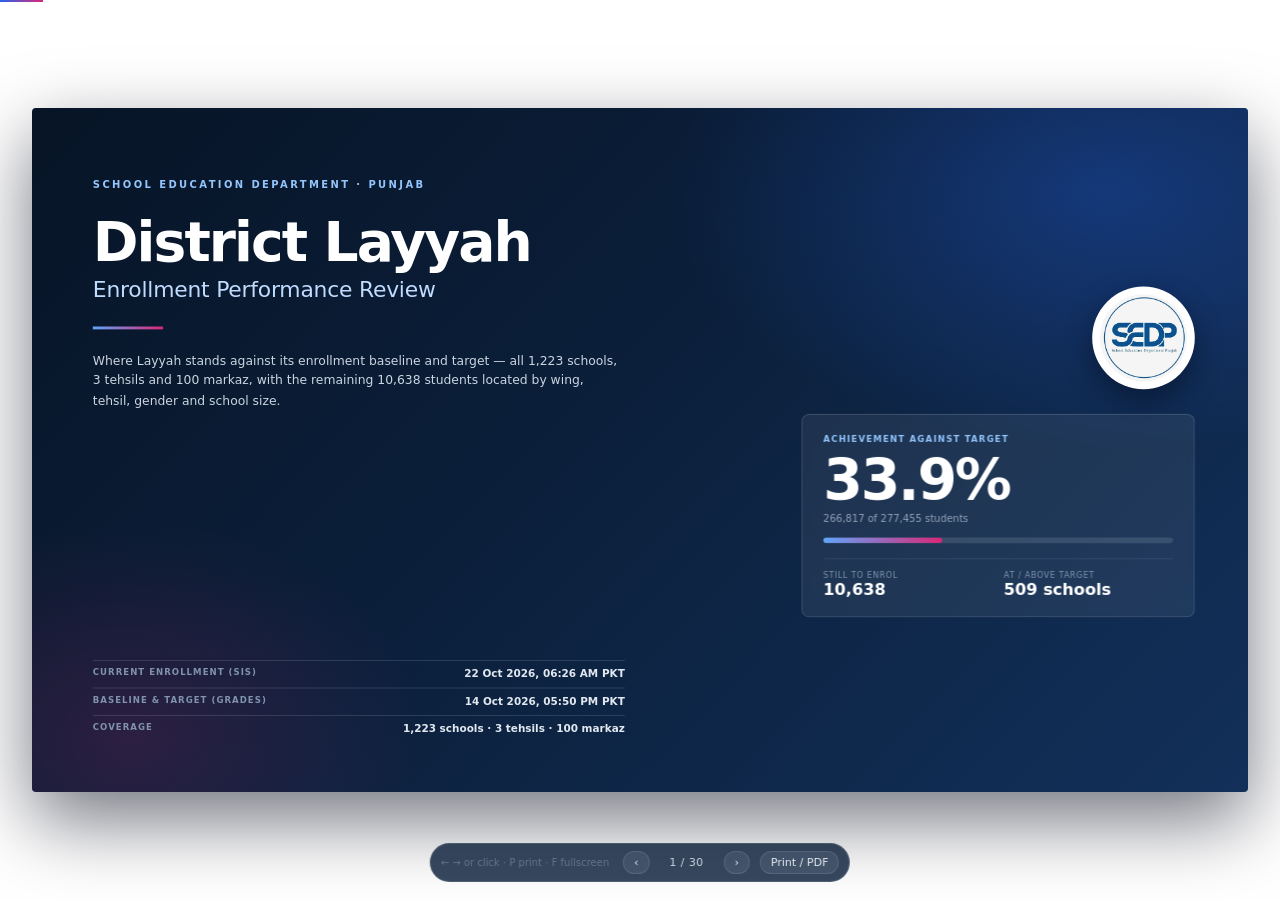
==== layyah/index.html @ f31f6942 "Add District Layyah enrollment presentation (30-slide deck) Builds a detailed, presentable review of" ====
<!doctype html>
<html lang="en">
<head>
<meta charset="utf-8">
<meta name="viewport" content="width=device-width, initial-scale=1">
<title>District Layyah — Enrollment Performance Review | SED Punjab</title>
<meta name="description" content="District Layyah enrollment performance review: 1223 schools, 3 tehsils, 100 markaz, achievement against baseline and target.">
<style>
/* ==========================================================================
   District Layyah enrollment deck — SED Punjab
   Fixed 1280×720 slides, scaled to the viewport; prints one slide per page.
   ========================================================================== */
:root {
  --navy: #0b1f3a;
  --navy-2: #132a4c;
  --ink: #0f172a;
  --slate: #475569;
  --muted: #64748b;
  --line: #e2e8f0;
  --soft: #f1f5f9;
  --bg: #f8fafc;
  --blue: #2563eb;
  --sky: #60a5fa;
  --pink: #db2777;
  --rose: #f472b6;
  --green: #198754;
  --amber: #f59e0b;
  --red: #dc3545;
  --darkred: #b91c1c;
  --indigo: #4f46e5;
  --teal: #0f766e;
}
* { box-sizing: border-box; }
html, body { margin: 0; padding: 0; }
body {
  background: radial-gradient(1200px 700px at 50% 0%, #1c2b45 0%, #0c1523 55%, #070d16 100%);
  font-family: "Inter", "Segoe UI", system-ui, -apple-system, "Helvetica Neue", Arial, sans-serif;
  color: var(--ink);
  -webkit-font-smoothing: antialiased;
  font-variant-numeric: tabular-nums;
  overflow: hidden;
}
#viewport { position: fixed; inset: 0; display: flex; align-items: center; justify-content: center; }
#stage { width: 1280px; height: 720px; position: relative; transform-origin: center center; }
.slide {
  position: absolute; inset: 0;
  width: 1280px; height: 720px;
  background: #fff;
  padding: 40px 52px 46px;
  display: none; flex-direction: column;
  overflow: hidden;
  box-shadow: 0 30px 80px rgba(2, 8, 23, .55);
  border-radius: 4px;
}
.slide.active { display: flex; }
.slide::after {
  content: ""; position: absolute; left: 52px; right: 52px; bottom: 40px; height: 1px;
  background: linear-gradient(90deg, var(--line), rgba(226, 232, 240, .2));
}
.slide.no-foot::after { display: none; }
.foot {
  position: absolute; left: 52px; right: 52px; bottom: 17px;
  display: flex; justify-content: space-between; align-items: center;
  font-size: 9.5px; letter-spacing: .06em; text-transform: uppercase; color: #94a3b8;
}
.foot b { color: var(--slate); font-weight: 600; }
.foot .pg { font-variant-numeric: tabular-nums; letter-spacing: .1em; }

/* ---------------------------------------------------------------- headers */
.kicker {
  font-size: 10.5px; letter-spacing: .18em; text-transform: uppercase;
  color: var(--blue); font-weight: 700; margin-bottom: 7px;
}
h1 {
  font-size: 27px; line-height: 1.14; letter-spacing: -.02em;
  color: var(--navy); font-weight: 800; margin: 0; max-width: 1120px;
}
.sub { font-size: 12.5px; line-height: 1.5; color: var(--muted); margin-top: 6px; max-width: 1080px; }
.body { flex: 1; min-height: 0; margin-top: 15px; display: flex; flex-direction: column; }
.body-inner { width: 100%; transform-origin: top left; }
/* Full-bleed slides manage their own padding, so the body must fill the frame. */
.slide-cover .body, .slide-close .body { margin-top: 0; }
.slide-cover .body-inner, .slide-close .body-inner { height: 100%; }

/* ------------------------------------------------------------- primitives */
.grid2 { display: grid; grid-template-columns: 1fr 1fr; gap: 14px; }
.grid3 { display: grid; grid-template-columns: repeat(3, 1fr); gap: 14px; }
.grid4 { display: grid; grid-template-columns: repeat(4, 1fr); gap: 12px; }
.mt8 { margin-top: 8px; }
.mt10 { margin-top: 10px; } .mt12 { margin-top: 12px; } .mt14 { margin-top: 14px; }
.mt16 { margin-top: 16px; } .mt18 { margin-top: 18px; } .mt24 { margin-top: 24px; }
.split2 { display: grid; grid-template-columns: 1.15fr .85fr; gap: 22px; align-items: start; }
.split-wide { display: grid; grid-template-columns: 1fr 340px; gap: 24px; align-items: start; }
.side { display: flex; flex-direction: column; gap: 10px; }
.sec-h {
  font-size: 10px; letter-spacing: .13em; text-transform: uppercase;
  color: var(--slate); font-weight: 700; margin-bottom: 9px;
}
.note { font-size: 10.5px; line-height: 1.55; color: var(--muted); margin-top: 9px; }
.note b { color: var(--slate); }
.sm { font-size: 10px; color: var(--muted); font-weight: 400; }

/* ------------------------------------------------------------------- KPIs */
.kpi {
  background: #fff; border: 1px solid var(--line); border-left: 3px solid var(--blue);
  border-radius: 5px; padding: 11px 14px 12px;
}
.kpi-lab { font-size: 9.5px; text-transform: uppercase; letter-spacing: .1em; color: var(--muted); font-weight: 700; }
.kpi-val { font-size: 25px; font-weight: 800; color: var(--navy); line-height: 1.15; margin-top: 3px; letter-spacing: -.02em; }
.kpi.big .kpi-val { font-size: 32px; }
.kpi-sub { font-size: 10px; color: var(--muted); margin-top: 3px; line-height: 1.4; }
.tone-blue { border-left-color: var(--blue); }
.tone-pink { border-left-color: var(--pink); }
.tone-green { border-left-color: var(--green); }
.tone-amber { border-left-color: var(--amber); }
.tone-red { border-left-color: var(--red); }
.tone-darkred { border-left-color: var(--darkred); }
.tone-navy { border-left-color: var(--navy); }
.tone-slate { border-left-color: #94a3b8; }
.tone-indigo { border-left-color: var(--indigo); }
.tone-teal { border-left-color: var(--teal); }

/* ---------------------------------------------------------------- callout */
.callout { background: var(--bg); border: 1px solid var(--line); border-radius: 5px; padding: 11px 14px; }
.callout.tone-blue { border-left: 3px solid var(--blue); background: #f8fbff; }
.callout.tone-pink { border-left: 3px solid var(--pink); background: #fff8fb; }
.callout.tone-green { border-left: 3px solid var(--green); background: #f6fdf9; }
.callout.tone-amber { border-left: 3px solid var(--amber); background: #fffdf5; }
.callout.tone-navy { border-left: 3px solid var(--navy); background: #f8fafc; }
.callout.tone-red { border-left: 3px solid var(--red); background: #fff8f8; }
.callout.tone-slate { border-left: 3px solid #94a3b8; }
.co-title { font-size: 11.5px; font-weight: 800; color: var(--navy); margin-bottom: 4px; letter-spacing: -.01em; }
.co-text { font-size: 10.8px; line-height: 1.55; color: var(--slate); }
.co-text b { color: var(--ink); }

/* ------------------------------------------------------------------ facts */
.factbox { border: 1px solid var(--line); border-radius: 5px; overflow: hidden; }
.fb-row { display: flex; justify-content: space-between; align-items: baseline; padding: 7.5px 12px; font-size: 10.8px; border-bottom: 1px solid #eef2f7; }
.fb-row:last-child { border-bottom: none; }
.fb-row:nth-child(odd) { background: #fbfcfe; }
.fb-row span { color: var(--muted); }
.fb-row b { color: var(--navy); font-size: 11.5px; }
.fb-row i { font-style: normal; color: var(--muted); font-weight: 500; }

.stat { border: 1px solid var(--line); border-radius: 5px; padding: 9px 12px; background: #fff; display: flex; justify-content: space-between; align-items: baseline; }
.stat-v { font-size: 17px; font-weight: 800; color: var(--navy); }
.stat-v.blue { color: var(--blue); } .stat-v.pink { color: var(--pink); }
.stat-v.green { color: var(--green); } .stat-v.red { color: var(--red); }
.stat-v.darkred { color: var(--darkred); } .stat-v.amber { color: var(--amber); }
.stat-l { font-size: 9.5px; color: var(--muted); text-transform: uppercase; letter-spacing: .07em; font-weight: 600; }

/* ----------------------------------------------------------------- tables */
.tbl { width: 100%; border-collapse: collapse; font-size: 11px; }
.tbl th {
  text-align: left; font-size: 9px; text-transform: uppercase; letter-spacing: .08em;
  color: var(--muted); font-weight: 700; padding: 6px 7px; border-bottom: 1.5px solid var(--line);
  background: #f8fafc; white-space: nowrap;
}
.tbl td { padding: 6.5px 7px; border-bottom: 1px solid #eef2f7; color: var(--slate); vertical-align: middle; }
.tbl tbody tr:nth-child(even) td { background: #fcfdfe; }
.tbl tbody tr:last-child td { border-bottom: none; }
.tbl td.right, .tbl th.right { text-align: right; }
.tbl td.left, .tbl th.left { text-align: left; }
.tbl td b { color: var(--navy); }
.tbl.compact { font-size: 9.6px; }
.tbl.compact th { padding: 4px 5px; font-size: 8.2px; }
.tbl.compact td { padding: 4.2px 5px; }
.chip { display: inline-block; padding: 2px 6px; border-radius: 3px; font-weight: 700; font-size: 10px; }
.tbl.compact .chip { font-size: 8.8px; padding: 1.5px 4px; }
.rank { display: inline-flex; width: 17px; height: 17px; border-radius: 50%; background: #eef2f7; color: var(--slate); align-items: center; justify-content: center; font-size: 9px; font-weight: 700; }

/* ------------------------------------------------------------------- bars */
.bar-row { display: flex; align-items: center; gap: 10px; }
.bar-lab { font-size: 10.5px; color: var(--slate); font-weight: 600; flex: none; }
.bar-track { flex: 1; background: #f1f5f9; border-radius: 3px; overflow: hidden; }
.bar-fill { height: 100%; border-radius: 3px; }
.bar-val { font-size: 10.5px; font-weight: 700; color: var(--navy); min-width: 58px; text-align: right; flex: none; }

/* ----------------------------------------------------------------- bridge */
.bridge { padding: 30px 10px 0; }
.bridge-track { position: relative; height: 26px; border-radius: 4px; background: #f8fafc; border: 1px solid var(--line); }
.bridge-done { position: absolute; left: 0; top: 0; bottom: 0; background: linear-gradient(90deg, #1e40af, #60a5fa); border-radius: 4px 0 0 4px; }
.bridge-remain { position: absolute; top: 0; bottom: 0; background: repeating-linear-gradient(45deg, #fde68a, #fde68a 5px, #fffbeb 5px, #fffbeb 10px); border-radius: 0 4px 4px 0; }
.bridge-mark { position: absolute; top: -6px; transform: translateX(-50%); }
.bm-dot { display: block; width: 3px; height: 38px; background: var(--navy); border-radius: 2px; margin: 0 auto; }
.bridge-mark.now .bm-dot { background: var(--blue); box-shadow: 0 0 0 3px rgba(37, 99, 235, .16); }
.bridge-mark.end .bm-dot { background: var(--navy); }
.bm-lab { position: absolute; top: 46px; left: 50%; transform: translateX(-50%); text-align: center; font-size: 9.5px; color: var(--muted); white-space: nowrap; line-height: 1.35; }
.bm-lab b { display: block; font-size: 13px; color: var(--navy); }
.bridge-legend { display: flex; gap: 26px; align-items: center; margin-top: 62px; font-size: 10.5px; color: var(--slate); }
.bridge-legend .sw { display: inline-block; width: 26px; height: 10px; border-radius: 2px; margin-right: 7px; vertical-align: -1px; }
.bridge-legend b { color: var(--navy); font-size: 11.5px; }
.bridge-pct { margin-left: auto; font-size: 11px; font-weight: 800; color: var(--blue); }

/* --------------------------------------------------------------- findings */
.findings { display: grid; grid-template-columns: repeat(4, 1fr); gap: 13px; }
.finding { border: 1px solid var(--line); border-top: 3px solid var(--blue); border-radius: 5px; padding: 13px 14px; background: #fff; }
.finding.tone-pink { border-top-color: var(--pink); }
.finding.tone-amber { border-top-color: var(--amber); }
.finding.tone-green { border-top-color: var(--green); }
.f-num { font-size: 30px; font-weight: 800; letter-spacing: -.03em; color: var(--navy); line-height: 1; }
.f-lab { font-size: 10px; font-weight: 700; color: var(--slate); margin-top: 6px; line-height: 1.35; min-height: 27px; }
.f-text { font-size: 10.2px; line-height: 1.5; color: var(--muted); margin-top: 6px; }
.f-text b { color: var(--ink); }

/* ------------------------------------------------------------- group bars */
.gbars { display: flex; gap: 18px; align-items: flex-end; height: 240px; border-bottom: 1px solid var(--line); padding-bottom: 0; }
.gcol { flex: 1; display: flex; flex-direction: column; justify-content: flex-end; align-items: center; height: 100%; }
.gcap { font-size: 9px; color: var(--muted); text-align: center; line-height: 1.25; margin-bottom: 5px; min-height: 22px; }
.gbar { width: 100%; max-width: 62px; flex: 1; display: flex; align-items: flex-end; background: #f8fafc; border-radius: 3px 3px 0 0; }
.gbar span { display: block; width: 100%; border-radius: 3px 3px 0 0; }
.gval { font-size: 10.5px; font-weight: 700; color: var(--navy); margin-top: 5px; }

/* ------------------------------------------------------------------ heat */
.heat-tbl { table-layout: fixed; }
.heat-tbl th { font-size: 9.5px; padding: 7px 9px; text-transform: uppercase; letter-spacing: .06em; }
.heat-tbl th span { display: block; font-size: 8.5px; letter-spacing: 0; text-transform: none; color: #94a3b8; font-weight: 500; margin-top: 2px; }
.heat-tbl tbody th { background: #fff; border-bottom: 1px solid #eef2f7; text-transform: none; font-size: 12px; color: var(--navy); letter-spacing: 0; }
.heat-tbl tbody th span { font-size: 9px; color: var(--muted); margin-top: 3px; }
.heat { text-align: center; vertical-align: middle; padding: 12px 8px !important; }
.h-ach { font-size: 22px; font-weight: 800; letter-spacing: -.02em; }
.h-gap { font-size: 9.5px; color: var(--muted); margin-top: 2px; }

/* --------------------------------------------------------------- wingcard */
.wingcard { border: 1px solid var(--line); border-radius: 6px; padding: 13px 15px; background: #fff; border-top: 3px solid var(--blue); }
.wingcard.tone-pink { border-top-color: var(--pink); }
.wingcard.tone-amber { border-top-color: var(--amber); }
.wc-top { display: flex; align-items: baseline; gap: 7px; }
.wc-code { font-size: 9px; font-weight: 800; letter-spacing: .1em; background: #eef2f7; color: var(--slate); padding: 2px 5px; border-radius: 3px; }
.wc-name { font-size: 11px; font-weight: 700; color: var(--slate); }
.wc-ach { font-size: 34px; font-weight: 800; letter-spacing: -.03em; margin-top: 6px; line-height: 1; }
.wc-sub { font-size: 9.5px; color: var(--muted); margin-top: 3px; }
.wc-bar { height: 5px; background: #f1f5f9; border-radius: 3px; margin: 9px 0 10px; overflow: hidden; }
.wc-bar span { display: block; height: 100%; border-radius: 3px; }
.wc-rows { display: grid; grid-template-columns: 1fr 1fr; gap: 4px 10px; }
.wc-rows div { display: flex; justify-content: space-between; font-size: 9.5px; border-bottom: 1px dotted #eef2f7; padding-bottom: 3px; }
.wc-rows span { color: var(--muted); }
.wc-rows b { color: var(--navy); font-size: 10px; }
.neg { color: var(--red) !important; }

/* ----------------------------------------------------------------- donut */
.donut-wrap { position: relative; display: grid; grid-template-columns: 250px 1fr; gap: 22px; align-items: center; }
.donut { flex: none; }
.donut-centre { position: absolute; left: 0; top: 50%; width: 250px; transform: translateY(-50%); text-align: center; }
.donut-centre b { display: block; font-size: 27px; font-weight: 800; color: var(--navy); letter-spacing: -.03em; }
.donut-centre span { display: block; font-size: 8.5px; text-transform: uppercase; letter-spacing: .1em; color: var(--muted); margin-top: 2px; }
.legend { display: flex; flex-direction: column; gap: 9px; }
.legend div { display: grid; grid-template-columns: 10px 1fr auto; gap: 9px; align-items: center; font-size: 10.5px; color: var(--slate); border-bottom: 1px solid #f1f5f9; padding-bottom: 7px; }
.legend i { width: 10px; height: 10px; border-radius: 2px; }
.legend b { color: var(--navy); font-size: 11.5px; }

/* --------------------------------------------------------------- histo */
.histo { display: flex; align-items: flex-end; gap: 14px; height: 230px; border-bottom: 1px solid var(--line); padding: 0 6px; }
.hcol { flex: 1; display: flex; flex-direction: column; justify-content: flex-end; align-items: center; height: 100%; }
.hbar { width: 100%; flex: 1; display: flex; align-items: flex-end; }
.hbar span { display: block; width: 100%; border-radius: 3px 3px 0 0; }
.hval { font-size: 11px; font-weight: 800; color: var(--navy); margin-top: 5px; }
.hlab { font-size: 9px; color: var(--muted); margin-top: 2px; }

/* -------------------------------------------------------------- strength */
.strength { border: 1px solid var(--line); border-left: 3px solid var(--green); border-radius: 5px; padding: 12px 14px; background: #fff; }
.st-h { font-size: 12px; font-weight: 800; color: var(--navy); margin-bottom: 5px; }
.strength p { font-size: 10.4px; line-height: 1.55; color: var(--slate); margin: 0 0 7px; }
.strength p b { color: var(--ink); }
.st-n { font-size: 9px; text-transform: uppercase; letter-spacing: .07em; color: var(--green); font-weight: 700; }

/* --------------------------------------------------------------- problem */
.problem { border: 1px solid var(--line); border-left: 3px solid var(--red); border-radius: 5px; padding: 12px 15px; background: #fff; margin-bottom: 10px; }
.problem.tone-darkred { border-left-color: var(--darkred); }
.problem.tone-amber { border-left-color: var(--amber); }
.problem.tone-pink { border-left-color: var(--pink); }
.p-top { display: flex; justify-content: space-between; align-items: baseline; }
.p-name { font-size: 12.5px; font-weight: 800; color: var(--navy); }
.p-val { font-size: 21px; font-weight: 800; color: var(--red); letter-spacing: -.02em; }
.problem.tone-amber .p-val { color: var(--amber); }
.problem.tone-pink .p-val { color: var(--pink); }
.problem.tone-darkred .p-val { color: var(--darkred); }
.p-text { font-size: 10.5px; color: var(--slate); line-height: 1.5; margin-top: 2px; }

/* -------------------------------------------------------------- timeline */
.timeline { display: grid; grid-template-columns: repeat(3, 1fr); gap: 18px; position: relative; padding-top: 8px; }
.timeline::before { content: ""; position: absolute; top: 26px; left: 6%; right: 6%; height: 2px; background: linear-gradient(90deg, #bfdbfe, #93c5fd, #2563eb); }
.tl { position: relative; background: #fff; border: 1px solid var(--line); border-radius: 6px; padding: 40px 15px 15px; }
.tl-dot { position: absolute; top: -10px; left: 50%; transform: translateX(-50%); width: 42px; height: 42px; border-radius: 50%; background: var(--navy); color: #fff; display: flex; align-items: center; justify-content: center; font-size: 15px; font-weight: 800; border: 3px solid #fff; box-shadow: 0 0 0 2px #dbeafe; }
.tl:nth-child(2) .tl-dot { background: var(--blue); }
.tl:nth-child(3) .tl-dot { background: var(--teal); }
.tl-h { font-size: 13px; font-weight: 800; color: var(--navy); text-align: center; margin-top: 6px; }
.tl-target { font-size: 10px; font-weight: 700; color: var(--blue); text-align: center; margin: 4px 0 9px; text-transform: uppercase; letter-spacing: .06em; }
.tl ul { margin: 0; padding-left: 15px; }
.tl li { font-size: 10px; line-height: 1.5; color: var(--slate); margin-bottom: 5px; }

/* --------------------------------------------------------------- columns */
.two-col { display: grid; grid-template-columns: 1fr 1fr; gap: 22px; align-items: start; }

/* ----------------------------------------------------------------- cover */
.slide-cover { padding: 0; background: linear-gradient(135deg, #071426 0%, #0b1f3a 45%, #12305a 100%); border-radius: 4px; }
.slide-cover::before {
  content: ""; position: absolute; inset: 0;
  background:
    radial-gradient(700px 420px at 88% 12%, rgba(37, 99, 235, .32), transparent 65%),
    radial-gradient(520px 380px at 8% 92%, rgba(219, 39, 119, .16), transparent 60%);
}
.cover { position: relative; display: grid; grid-template-columns: 1.25fr .75fr; height: 100%; }
.cover-left { padding: 74px 30px 60px 64px; display: flex; flex-direction: column; }
.cover-eyebrow { font-size: 10.5px; letter-spacing: .24em; text-transform: uppercase; color: #93c5fd; font-weight: 700; }
.cover-title { font-size: 58px; line-height: 1; letter-spacing: -.035em; color: #fff; font-weight: 800; margin: 26px 0 0; }
.cover-sub { font-size: 23px; color: #bfdbfe; font-weight: 300; letter-spacing: -.01em; margin-top: 8px; }
.cover-line { width: 74px; height: 3px; background: linear-gradient(90deg, #60a5fa, #db2777); margin: 26px 0 22px; }
.cover-lede { font-size: 13px; line-height: 1.65; color: #cbd5e1; max-width: 560px; margin: 0; }
.cover-meta { margin-top: auto; display: flex; flex-direction: column; gap: 8px; }
.cover-meta div { display: flex; justify-content: space-between; gap: 14px; border-top: 1px solid rgba(148, 163, 184, .22); padding-top: 7px; max-width: 560px; }
.cover-meta span { font-size: 9px; letter-spacing: .12em; text-transform: uppercase; color: #7f93ad; font-weight: 600; }
.cover-meta b { font-size: 11px; color: #e2e8f0; font-weight: 600; text-align: right; }
.cover-right { padding: 64px 56px 60px 10px; display: flex; flex-direction: column; justify-content: center; gap: 26px; }
.cover-badge { width: 108px; height: 108px; border-radius: 50%; background: #fff; padding: 8px; box-shadow: 0 12px 30px rgba(2, 8, 23, .45); align-self: flex-end; }
.cover-badge img { width: 100%; height: 100%; object-fit: contain; border-radius: 50%; }
.cover-hero { background: rgba(255, 255, 255, .07); border: 1px solid rgba(148, 163, 184, .25); border-radius: 8px; padding: 20px 22px 18px; backdrop-filter: blur(4px); }
.ch-lab { font-size: 9px; letter-spacing: .14em; text-transform: uppercase; color: #93c5fd; font-weight: 700; }
.ch-val { font-size: 60px; font-weight: 800; color: #fff; letter-spacing: -.04em; line-height: 1; margin-top: 8px; }
.ch-sub { font-size: 10.5px; color: #94a3b8; margin-top: 5px; }
.ch-bar { height: 6px; background: rgba(148, 163, 184, .22); border-radius: 3px; margin: 14px 0 16px; overflow: hidden; }
.ch-bar span { display: block; height: 100%; background: linear-gradient(90deg, #60a5fa, #db2777); border-radius: 3px; }
.ch-grid { display: grid; grid-template-columns: 1fr 1fr; gap: 12px; border-top: 1px solid rgba(148, 163, 184, .22); padding-top: 12px; }
.ch-grid span { display: block; font-size: 8.5px; letter-spacing: .08em; text-transform: uppercase; color: #7f93ad; }
.ch-grid b { font-size: 17px; color: #fff; font-weight: 800; }

/* ----------------------------------------------------------------- close */
.slide-close { background: linear-gradient(135deg, #071426, #0b1f3a 55%, #12305a); padding: 0; }
.close-wrap { height: 100%; padding: 84px 90px; display: flex; flex-direction: column; color: #e2e8f0; position: relative; }
.close-kicker { font-size: 10px; letter-spacing: .22em; text-transform: uppercase; color: #93c5fd; font-weight: 700; }
.close-text { font-size: 26px; line-height: 1.45; color: #f1f5f9; margin-top: 22px; max-width: 1060px; letter-spacing: -.01em; font-weight: 300; }
.close-text b { color: #fff; font-weight: 700; }
.close-grid { display: flex; gap: 60px; margin-top: auto; }
.close-grid div { border-left: 2px solid rgba(96, 165, 250, .5); padding-left: 16px; }
.close-grid b { display: block; font-size: 38px; font-weight: 800; color: #fff; letter-spacing: -.03em; }
.close-grid span { font-size: 9.5px; text-transform: uppercase; letter-spacing: .12em; color: #93c5fd; }
.close-foot { position: absolute; left: 90px; right: 90px; bottom: 34px; font-size: 9px; letter-spacing: .1em; text-transform: uppercase; color: #64748b; }

/* ------------------------------------------------------------------- nav */
#nav {
  position: fixed; left: 50%; bottom: 18px; transform: translateX(-50%);
  display: flex; align-items: center; gap: 10px; z-index: 50;
  background: rgba(11, 31, 58, .82); border: 1px solid rgba(148, 163, 184, .25);
  padding: 7px 10px; border-radius: 999px; backdrop-filter: blur(8px);
  font-size: 11px; color: #cbd5e1;
}
#nav button {
  background: rgba(148, 163, 184, .14); color: #e2e8f0; border: 1px solid rgba(148, 163, 184, .22);
  border-radius: 999px; padding: 4px 10px; font-size: 11px; cursor: pointer; font-family: inherit;
}
#nav button:hover { background: rgba(96, 165, 250, .28); }
#nav .count { min-width: 54px; text-align: center; font-variant-numeric: tabular-nums; letter-spacing: .04em; }
#nav .hint { color: #64748b; font-size: 10px; margin-right: 4px; }
#progress { position: fixed; left: 0; top: 0; height: 2px; background: linear-gradient(90deg, #2563eb, #db2777); z-index: 60; transition: width .18s ease; }

/* ----------------------------------------------------------------- print */
@page { size: 13.333in 7.5in; margin: 0; }
@media print {
  body { background: #fff; overflow: visible; }
  #viewport, #stage { position: static; display: block; width: auto; height: auto; transform: none !important; }
  .slide {
    display: flex !important; position: relative; inset: auto;
    width: 1280px; height: 720px; box-shadow: none; border-radius: 0;
    break-after: page; page-break-after: always; break-inside: avoid;
    -webkit-print-color-adjust: exact; print-color-adjust: exact;
  }
  .slide:last-child { break-after: auto; page-break-after: auto; }
  #nav, #progress { display: none !important; }
}

</style>
</head>
<body>
<div id="progress" style="width:0"></div>
<div id="viewport"><div id="stage">
<section class="slide slide-cover no-foot"><div class="body"><div class="body-inner">
      <div class="cover">
        <div class="cover-left">
          <div class="cover-eyebrow">School Education Department · Punjab</div>
          <h1 class="cover-title">District Layyah</h1>
          <div class="cover-sub">Enrollment Performance Review</div>
          <div class="cover-line"></div>
          <p class="cover-lede">Where Layyah stands against its enrollment baseline and target — all
          1,223 schools, 3 tehsils and 100 markaz, with the remaining
          10,638 students located by wing, tehsil, gender and school size.</p>
          <div class="cover-meta">
            <div><span>Current enrollment (SIS)</span><b>22 Oct 2026, 06:26 AM PKT</b></div>
            <div><span>Baseline &amp; target (Grades)</span><b>14 Oct 2026, 05:50 PM PKT</b></div>
            <div><span>Coverage</span><b>1,223 schools · 3 tehsils · 100 markaz</b></div>
          </div>
        </div>
        <div class="cover-right">
          <div class="cover-badge"><img src="[data-uri]" alt="SED Punjab"></div>
          <div class="cover-hero">
            <div class="ch-lab">Achievement against target</div>
            <div class="ch-val">33.9%</div>
            <div class="ch-sub">266,817 of 277,455 students</div>
            <div class="ch-bar"><span style="width:33.9%"></span></div>
            <div class="ch-grid">
              <div><span>Still to enrol</span><b>10,638</b></div>
              <div><span>At / above target</span><b>509 schools</b></div>
            </div>
          </div>
        </div>
      </div></div></div></section><section class="slide"><div class="kicker">Executive summary</div><h1>Layyah is growing — just not fast enough to reach its target</h1><div class="sub">One screen for the whole district: 266,817 students enrolled across 1,223 schools, 33.9% of the way to a 277,455 target.</div><div class="body"><div class="body-inner">
        <div class="findings"><div class="finding tone-blue"><div class="f-num">33.9%</div><div class="f-lab">of the target increment achieved</div><div class="f-text">Layyah has added <b>5,451</b> students over baseline but needs another <b>10,638</b>. Two-thirds of the job is still ahead.</div></div><div class="finding tone-pink"><div class="f-num">19.9 pp</div><div class="f-lab">gap between boys' and girls' achievement</div><div class="f-text">Boys are at <b>43.9%</b>, girls at <b>24.0%</b>. Girls account for <b>6,239</b> of the remaining need — 59% of the district total.</div></div><div class="finding tone-amber"><div class="f-num">66%</div><div class="f-lab">of the gap sits in 200 secondary schools</div><div class="f-text">The secondary wing holds <b>7,011</b> of the 10,638 shortfall at <b>6.8%</b> achievement, against 57.7% for the two elementary wings.</div></div><div class="finding tone-green"><div class="f-num">30%</div><div class="f-lab">of the gap sits in 20 schools</div><div class="f-text">Twenty mostly-urban secondary schools hold <b>3,179</b> students of the shortfall. Closing them alone lifts the district from 33.9% to <b>53.6%</b>.</div></div></div>
        <div class="split2 mt16">
          <div class="callout tone-navy"><div class="co-title">The one-line diagnosis</div><div class="co-text">Growth is healthy in small and mid-sized elementary schools — and has stalled exactly where the students are. The 27 schools with 800+ students are <b>4.0% below their own baseline</b> and hold 29% of the district gap, while Karor Lalisan's elementary wing is already at <b>101%</b>. Layyah does not have an enrollment problem everywhere; it has one in large secondary schools.</div></div>
          <div class="factbox">
            <div class="fb-row"><span>Schools below baseline</span><b>139 <i>(11.4%)</i></b></div>
            <div class="fb-row"><span>Schools below target</span><b>575 <i>(47.0%)</i></b></div>
            <div class="fb-row"><span>Schools at or above target</span><b>509 <i>(41.6%)</i></b></div>
            <div class="fb-row"><span>Median school achievement</span><b>66.7%</b></div>
            <div class="fb-row"><span>Movement in the latest SIS snapshot</span><b>+133 students</b></div>
          </div>
        </div></div></div><div class="foot"><span>District Layyah · Enrollment Performance Review</span><span>SED Punjab · <b>33.9%</b> of target</span><span class="pg">02 / 30</span></div></section><section class="slide"><div class="kicker">Scope &amp; method</div><h1>What is measured — and what it can and cannot tell you</h1><div class="sub">Every number in this deck is recomputed from the same two snapshots that feed the public dashboard.</div><div class="body"><div class="body-inner">
        <div class="split-wide">
          <div>
            <table class="tbl compact"><colgroup><col style="width:126px"><col style="width:256px"><col style="width:150px"><col style="width:404px"></colgroup><thead><tr><th class="left">Measure</th><th class="left">Source / rule</th><th class="left">Snapshot</th><th class="left">Notes</th></tr></thead><tbody><tr><td class="left">Current enrollment</td><td class="left">SIS school snapshot</td><td class="left">22 Oct 2026, 06:26 AM PKT</td><td class="left">1,223 of 1,223 Layyah schools matched; no Grades fallback used</td></tr><tr><td class="left">Baseline &amp; target</td><td class="left">Grades district export</td><td class="left">14 Oct 2026, 05:50 PM PKT</td><td class="left">School-level baseline and target as published on the dashboard</td></tr><tr><td class="left">Achievement %</td><td class="left">(current − baseline) ÷ (target − baseline) × 100</td><td class="left">—</td><td class="left">Uncapped; computed on summed school values, never an average of school percentages</td></tr><tr><td class="left">School health</td><td class="left">Below baseline / below target / at-or-above target</td><td class="left">—</td><td class="left">Total current enrollment, including “Other”</td></tr><tr><td class="left">Day change</td><td class="left">Current − previous SIS snapshot</td><td class="left">21 → 22 Oct 2026</td><td class="left">SIS-to-SIS movement only; not a term-on-term comparison</td></tr></tbody></table>
            <div class="grid4 mt16">
              <div class="kpi tone-blue"><div class="kpi-lab">Schools in scope</div><div class="kpi-val">1,223</div><div class="kpi-sub">all Layyah schools on the SIS roster</div></div>
              <div class="kpi tone-slate"><div class="kpi-lab">Tehsils</div><div class="kpi-val">3</div><div class="kpi-sub">Layyah · Karor Lalisan · Chaubara</div></div>
              <div class="kpi tone-slate"><div class="kpi-lab">Markaz</div><div class="kpi-val">100</div><div class="kpi-sub">AEO clusters (excludes 3 wing buckets)</div></div>
              <div class="kpi tone-slate"><div class="kpi-lab">Wings</div><div class="kpi-val">3</div><div class="kpi-sub">M-EE · W-EE · SE</div></div>
            </div>
          </div>
          <div class="side">
            <div class="callout tone-amber"><div class="co-title">Read percentages with care</div><div class="co-text"><b>799</b> schools have a target only 1–10 students above baseline, so a single student can move their percentage by 10–100 points. That is why school-level figures here run from −800% to +3,000%. Judge strategy on district, tehsil and wing totals; treat an individual percentage as a screening flag only.</div></div>
            <div class="callout tone-slate"><div class="co-title">Totals</div><div class="co-text">“Total” includes the <b>22</b> students recorded under “Other”, so boys + girls can differ from the total by that amount. The three “Secondary Wing” rows that appear as markaz in the source are wing aggregates, not AEO clusters, and are excluded from the markaz league.</div></div>
          </div>
        </div></div></div><div class="foot"><span>District Layyah · Enrollment Performance Review</span><span>SED Punjab · <b>33.9%</b> of target</span><span class="pg">03 / 30</span></div></section><section class="slide"><div class="kicker">District scorecard</div><h1>Layyah at a glance</h1><div class="sub">Current enrollment, the baseline it started from, and the target it is measured against.</div><div class="body"><div class="body-inner">
        <div class="grid4">
          <div class="kpi tone-blue big"><div class="kpi-lab">Current enrollment</div><div class="kpi-val">266,817</div><div class="kpi-sub">Boys 133,785 · Girls 133,010</div></div>
          <div class="kpi tone-slate"><div class="kpi-lab">Baseline</div><div class="kpi-val">261,366</div><div class="kpi-sub">Boys 130,323 · Girls 131,043</div></div>
          <div class="kpi tone-navy"><div class="kpi-lab">Target</div><div class="kpi-val">277,455</div><div class="kpi-sub">Boys 138,206 · Girls 139,249</div></div>
          <div class="kpi tone-amber big"><div class="kpi-lab">Achievement</div><div class="kpi-val">33.9%</div><div class="kpi-sub">of the target increment</div></div>
        </div>
        <div class="grid4 mt16">
          <div class="kpi tone-green"><div class="kpi-lab">Added since baseline</div><div class="kpi-val">+5,451</div><div class="kpi-sub">+2.1% on baseline</div></div>
          <div class="kpi tone-red"><div class="kpi-lab">Still required</div><div class="kpi-val">10,638</div><div class="kpi-sub">+4.0% on current</div></div>
          <div class="kpi tone-pink"><div class="kpi-lab">Girls − boys</div><div class="kpi-val">-775</div><div class="kpi-sub">gender parity index 0.994</div></div>
          <div class="kpi tone-slate"><div class="kpi-lab">Latest movement</div><div class="kpi-val">+133</div><div class="kpi-sub">78 schools up · 37 down</div></div>
        </div>
        <div class="split2 mt16">
          <div class="callout tone-blue"><div class="co-title">Where the district stands</div><div class="co-text">Layyah needs <b>10,638</b> more students to reach 277,455 — 4.1% growth on baseline, of which 2.1% has been delivered. Every 1,000 students recovered is worth <b>6.2 percentage points</b>.</div></div>
          <div class="callout tone-slate"><div class="co-title">What “at target” means</div><div class="co-text">A school is at target when current enrollment reaches its own published target. 509 schools have done so; 575 sit between baseline and target; 139 have fallen below the level they started from.</div></div>
        </div></div></div><div class="foot"><span>District Layyah · Enrollment Performance Review</span><span>SED Punjab · <b>33.9%</b> of target</span><span class="pg">04 / 30</span></div></section><section class="slide"><div class="kicker">Distance to target</div><h1>Two-thirds of the required growth is still outstanding</h1><div class="sub">From 261,366 at baseline to 277,455 at target — 16,089 students in total.</div><div class="body"><div class="body-inner">
        
        <div class="bridge">
          <div class="bridge-track">
            <div class="bridge-done" style="width:37.70%"></div>
            <div class="bridge-remain" style="left:37.70%;width:62.30%"></div>
            <div class="bridge-mark" style="left:11.85%"><span class="bm-dot"></span><span class="bm-lab">Baseline<br><b>261,366</b></span></div><div class="bridge-mark now" style="left:37.70%"><span class="bm-dot"></span><span class="bm-lab">Current<br><b>266,817</b></span></div><div class="bridge-mark" style="left:88.15%"><span class="bm-dot"></span><span class="bm-lab">Target<br><b>277,455</b></span></div>
          </div>
          <div class="bridge-legend">
            <span><i class="sw" style="background:linear-gradient(90deg,#1e40af,#60a5fa)"></i>Added since baseline <b>+5,451</b></span>
            <span><i class="sw" style="background:repeating-linear-gradient(45deg,#fde68a,#fde68a 5px,#fffbeb 5px,#fffbeb 10px)"></i>Still required <b>+10,638</b></span>
            <span class="bridge-pct">33.9% of the target increment achieved</span>
          </div>
        </div>
        <div class="grid3 mt24">
          <div class="kpi tone-green"><div class="kpi-lab">Already delivered</div><div class="kpi-val">5,451</div><div class="kpi-sub">33.9% of the total increment</div></div>
          <div class="kpi tone-red"><div class="kpi-lab">Still required</div><div class="kpi-val">10,638</div><div class="kpi-sub">66.1% of the total increment</div></div>
          <div class="kpi tone-slate"><div class="kpi-lab">Average per school</div><div class="kpi-val">8.7</div><div class="kpi-sub">students still needed across 1,223 schools</div></div>
        </div>
        <div class="split2 mt18">
          <div>
            <div class="sec-h">The remaining 10,638 by gender</div>
            <div class="bar-row" style="margin-bottom:12px"><div class="bar-lab" style="width:80px">Boys</div><div class="bar-track" style="height:18px"><div class="bar-fill" style="width:63.16%;background:#2563eb"></div></div><div class="bar-val">4,421</div></div><div class="bar-row" style="margin-bottom:12px"><div class="bar-lab" style="width:80px">Girls</div><div class="bar-track" style="height:18px"><div class="bar-fill" style="width:89.13%;background:#db2777"></div></div><div class="bar-val">6,239</div></div>
            <div class="note">Girls carry 59% of what is left, although they are 49.9% of current enrollment.</div>
          </div>
          <div>
            <div class="sec-h">The remaining 10,638 by wing</div>
            <div class="bar-row" style="margin-bottom:12px"><div class="bar-lab" style="width:160px">Male Elementary</div><div class="bar-track" style="height:18px"><div class="bar-fill" style="width:23.75%;background:#4f46e5"></div></div><div class="bar-val">1,805</div></div><div class="bar-row" style="margin-bottom:12px"><div class="bar-lab" style="width:160px">Female Elementary</div><div class="bar-track" style="height:18px"><div class="bar-fill" style="width:23.97%;background:#db2777"></div></div><div class="bar-val">1,822</div></div><div class="bar-row" style="margin-bottom:12px"><div class="bar-lab" style="width:160px">Secondary</div><div class="bar-track" style="height:18px"><div class="bar-fill" style="width:92.25%;background:#0f766e"></div></div><div class="bar-val">7,011</div></div>
            <div class="note">Secondary schooling alone accounts for 66% of the shortfall that remains.</div>
          </div>
        </div></div></div><div class="foot"><span>District Layyah · Enrollment Performance Review</span><span>SED Punjab · <b>33.9%</b> of target</span><span class="pg">05 / 30</span></div></section><section class="slide"><div class="kicker">Gender</div><h1>Girls are half the classroom but only a quarter of the progress</h1><div class="sub">Boys are at 43.9% achievement and girls at 24.0% — boys added 3,462 students to girls' 1,967.</div><div class="body"><div class="body-inner">
        <div class="split-wide">
          <div>
            <div class="sec-h">Enrollment by gender — baseline, current, target</div>
            <div class="gbars">
              <div class="gcol"><div class="gcap">Boys baseline</div>
                 <div class="gbar"><span style="height:94.3%;background:#93c5fd"></span></div>
                 <div class="gval">130,323</div></div><div class="gcol"><div class="gcap">Boys current</div>
                 <div class="gbar"><span style="height:96.8%;background:#2563eb"></span></div>
                 <div class="gval">133,785</div></div><div class="gcol"><div class="gcap">Boys target</div>
                 <div class="gbar"><span style="height:100.0%;background:#1e3a8a"></span></div>
                 <div class="gval">138,206</div></div><div class="gcol"><div class="gcap">Girls baseline</div>
                 <div class="gbar"><span style="height:94.1%;background:#f9a8d4"></span></div>
                 <div class="gval">131,043</div></div><div class="gcol"><div class="gcap">Girls current</div>
                 <div class="gbar"><span style="height:95.5%;background:#db2777"></span></div>
                 <div class="gval">133,010</div></div><div class="gcol"><div class="gcap">Girls target</div>
                 <div class="gbar"><span style="height:100.0%;background:#9d174d"></span></div>
                 <div class="gval">139,249</div></div>
            </div>
            <div class="note">Girls started <b>720</b> ahead of boys at baseline and are now
            <b>775</b> behind. The target asks girls to add 8,206 students; they have added 1,967.</div>
          </div>
          <div class="side">
            <div class="stat"><div class="stat-v blue">43.9%</div><div class="stat-l">Boys achievement</div></div>
            <div class="stat"><div class="stat-v pink">24.0%</div><div class="stat-l">Girls achievement</div></div>
            <div class="stat"><div class="stat-v pink">-775</div><div class="stat-l">Girls − boys enrollment</div></div>
            <div class="stat"><div class="stat-v ">0.994</div><div class="stat-l">Gender parity index</div></div>
            <div class="stat"><div class="stat-v ">49.9%</div><div class="stat-l">Girls' share of enrollment</div></div>
            <div class="stat"><div class="stat-v pink">6,239</div><div class="stat-l">Girls still needed</div></div>
          </div>
        </div>
        <div class="callout tone-pink"><div class="co-title">Why this is the biggest single lever</div><div class="co-text">If girls had achieved at the boys' rate, the district would be at <b>43.9%</b> instead of 33.9% — a <b>10.0 point</b> difference with no change in boys' performance at all. Every point of girls' enrollment is worth more to the district total than an additional point of boys'.</div></div></div></div><div class="foot"><span>District Layyah · Enrollment Performance Review</span><span>SED Punjab · <b>33.9%</b> of target</span><span class="pg">06 / 30</span></div></section><section class="slide"><div class="kicker">Tehsil view</div><h1>Layyah tehsil holds the students and the shortfall; Karor Lalisan holds the momentum</h1><div class="sub">The three tehsils behave like three different systems — 51% of enrollment and 64% of the gap sit in Layyah tehsil alone.</div><div class="body"><div class="body-inner">
        <div class="split-wide">
          <div>
            <table class="tbl "><colgroup><col style="width:112px"><col style="width:66px"><col style="width:60px"><col style="width:84px"><col style="width:94px"><col style="width:100px"><col style="width:78px"><col style="width:84px"></colgroup><thead><tr><th class="left">Tehsil</th><th class="right">Schools</th><th class="right">Markaz</th><th class="right">Current</th><th class="right">Achievement</th><th class="right">Below baseline</th><th class="right">Gap</th><th class="right">Share of gap</th></tr></thead><tbody><tr><td class="left"><b>Layyah</b></td><td class="right">604</td><td class="right">44</td><td class="right">135,966</td><td class="right"><span class="chip" style="background:var(--red)1a;color:var(--red)">23.6%</span></td><td class="right">78</td><td class="right">6,818</td><td class="right">64%</td></tr><tr><td class="left"><b>Karor Lalisan</b></td><td class="right">434</td><td class="right">34</td><td class="right">96,477</td><td class="right"><span class="chip" style="background:var(--amber)1a;color:var(--amber)">57.3%</span></td><td class="right">29</td><td class="right">1,865</td><td class="right">18%</td></tr><tr><td class="left"><b>Chaubara</b></td><td class="right">185</td><td class="right">22</td><td class="right">34,374</td><td class="right"><span class="chip" style="background:var(--red)1a;color:var(--red)">30.0%</span></td><td class="right">32</td><td class="right">1,955</td><td class="right">18%</td></tr><tr><td class="left"><b>District</b></td><td class="right"><b>1,223</b></td><td class="right"><b>100</b></td><td class="right"><b>266,817</b></td><td class="right"><span class="chip" style="background:var(--red)1a;color:var(--red)">33.9%</span></td><td class="right"><b>139</b></td><td class="right"><b>10,638</b></td><td class="right"><b>100%</b></td></tr></tbody></table>
            <div class="mt18 sec-h">Achievement against target</div>
            <div class="bar-row" style="margin-bottom:12px"><div class="bar-lab" style="width:112px">Layyah</div><div class="bar-track" style="height:20px"><div class="bar-fill" style="width:39.40%;background:#2563eb"></div></div><div class="bar-val">23.6%</div></div><div class="bar-row" style="margin-bottom:12px"><div class="bar-lab" style="width:112px">Karor Lalisan</div><div class="bar-track" style="height:20px"><div class="bar-fill" style="width:95.47%;background:#198754"></div></div><div class="bar-val">57.3%</div></div><div class="bar-row" style="margin-bottom:12px"><div class="bar-lab" style="width:112px">Chaubara</div><div class="bar-track" style="height:20px"><div class="bar-fill" style="width:50.05%;background:#db2777"></div></div><div class="bar-val">30.0%</div></div>
            <div class="note">Karor Lalisan achieves 2.4× Layyah tehsil's rate with 170 fewer schools — size is not what is holding Layyah back.</div>
          </div>
          <div class="side">
            <div class="callout tone-blue"><div class="co-title">Layyah</div><div class="co-text">135,966 students (51% of the district) and 64% of the gap. Achievement 23.6%; 78 of its 604 schools are below baseline; none of its 44 markaz is at target.</div></div>
            <div class="callout tone-green"><div class="co-title">Karor Lalisan</div><div class="co-text">The strongest tehsil at 57.3%. Its elementary wings are at or near target (M-EE 101.0%, W-EE 97.5%) and 18 of its markaz are at 100%+. But its secondary wing sits at 12.3%, which is why the tehsil still needs 1,865 more students.</div></div>
            <div class="callout tone-pink"><div class="co-title">Chaubara</div><div class="co-text">Smallest at 34,374 students (13%), with the weakest gender profile: parity index 0.86, only 46% girls and 7 schools with no girls enrolled at all.</div></div>
          </div>
        </div></div></div><div class="foot"><span>District Layyah · Enrollment Performance Review</span><span>SED Punjab · <b>33.9%</b> of target</span><span class="pg">07 / 30</span></div></section><section class="slide"><div class="kicker">Tehsil × wing</div><h1>The gap is not spread evenly — it is concentrated in secondary schools in Layyah and Chaubara</h1><div class="sub">Read across a row to see where a tehsil is winning, and down a column to see which wing is failing the district.</div><div class="body"><div class="body-inner">
        <table class="tbl heat-tbl"><thead><tr><th></th><th>M-EE<span>Male Elementary</span></th><th>W-EE<span>Female Elementary</span></th><th>SE<span>Secondary</span></th></tr></thead><tbody><tr><th>Layyah<span>604 schools · needs 6,818</span></th><td class="heat" style="background:var(--red)12"><div class="h-ach" style="color:var(--red)">43.0%</div><div class="h-gap">250 schools · needs 1,321</div></td><td class="heat" style="background:var(--red)12"><div class="h-ach" style="color:var(--red)">37.4%</div><div class="h-gap">245 schools · needs 1,298</div></td><td class="heat" style="background:var(--red)12"><div class="h-ach" style="color:var(--red)">7.5%</div><div class="h-gap">109 schools · needs 4,199</div></td></tr><tr><th>Karor Lalisan<span>434 schools · needs 1,865</span></th><td class="heat" style="background:var(--green)12"><div class="h-ach" style="color:var(--green)">101.0%</div><div class="h-gap">191 schools · surplus 11</div></td><td class="heat" style="background:var(--blue)12"><div class="h-ach" style="color:var(--blue)">97.5%</div><div class="h-gap">177 schools · needs 27</div></td><td class="heat" style="background:var(--red)12"><div class="h-ach" style="color:var(--red)">12.3%</div><div class="h-gap">66 schools · needs 1,849</div></td></tr><tr><th>Chaubara<span>185 schools · needs 1,955</span></th><td class="heat" style="background:var(--amber)12"><div class="h-ach" style="color:var(--amber)">62.9%</div><div class="h-gap">115 schools · needs 495</div></td><td class="heat" style="background:var(--red)12"><div class="h-ach" style="color:var(--red)">14.9%</div><div class="h-gap">45 schools · needs 497</div></td><td class="heat" style="background:var(--darkred)12"><div class="h-ach" style="color:var(--darkred)">-10.2%</div><div class="h-gap">25 schools · needs 963</div></td></tr></tbody></table>
        <div class="grid3 mt16">
          <div class="kpi tone-green"><div class="kpi-lab">Karor Lalisan · elementary</div><div class="kpi-val">~100%</div><div class="kpi-sub">M-EE 101.0% · W-EE 97.5% on 96,477 students; the whole tehsil needs only 1,865</div></div>
          <div class="kpi tone-red"><div class="kpi-lab">Layyah · secondary</div><div class="kpi-val">7.5%</div><div class="kpi-sub">109 schools, 60,952 students, needs 4,199 — 39% of the district gap</div></div>
          <div class="kpi tone-darkred"><div class="kpi-lab">Chaubara · secondary</div><div class="kpi-val">-10.2%</div><div class="kpi-sub">25 schools already below baseline — the only wing/tehsil cell in negative territory</div></div>
        </div>
        <div class="note">Every secondary cell is weak (7.5% in Layyah, 12.3% in Karor Lalisan, -10.2% in Chaubara) while every elementary cell except
        Chaubara's girls' wing is above 37%. Chaubara's female elementary wing is at 14.9% on 6,050 students — the sharpest single weakness in the district.</div></div></div><div class="foot"><span>District Layyah · Enrollment Performance Review</span><span>SED Punjab · <b>33.9%</b> of target</span><span class="pg">08 / 30</span></div></section><section class="slide"><div class="kicker">Wing view</div><h1>Elementary schools are delivering; secondary schools are the bottleneck</h1><div class="sub">200 secondary schools teach 40% of Layyah's students — and hold 66% of the students still missing.</div><div class="body"><div class="body-inner">
        <div class="grid3">
          <div class="wingcard tone-blue">
            <div class="wc-top"><span class="wc-code">M-EE</span><span class="wc-name">Male Elementary</span></div>
            <div class="wc-ach" style="color:var(--amber)">62.5%</div>
            <div class="wc-sub">556 schools · 88,376 students</div>
            <div class="wc-bar"><span style="width:62%;background:var(--amber)"></span></div>
            <div class="wc-rows">
              <div><span>Baseline</span><b>85,370</b></div>
              <div><span>Target</span><b>90,181</b></div>
              <div><span>Added</span><b>+3,006</b></div>
              <div><span>Still needed</span><b class="neg">1,805</b></div>
              <div><span>Girls</span><b>26,635 (30%)</b></div>
              <div><span>Below baseline</span><b>51 schools</b></div>
            </div></div><div class="wingcard tone-pink">
            <div class="wc-top"><span class="wc-code">W-EE</span><span class="wc-name">Female Elementary</span></div>
            <div class="wc-ach" style="color:var(--amber)">51.5%</div>
            <div class="wc-sub">467 schools · 71,603 students</div>
            <div class="wc-bar"><span style="width:52%;background:var(--amber)"></span></div>
            <div class="wc-rows">
              <div><span>Baseline</span><b>69,667</b></div>
              <div><span>Target</span><b>73,425</b></div>
              <div><span>Added</span><b>+1,936</b></div>
              <div><span>Still needed</span><b class="neg">1,822</b></div>
              <div><span>Girls</span><b>53,925 (75%)</b></div>
              <div><span>Below baseline</span><b>49 schools</b></div>
            </div></div><div class="wingcard tone-amber">
            <div class="wc-top"><span class="wc-code">SE</span><span class="wc-name">Secondary</span></div>
            <div class="wc-ach" style="color:var(--red)">6.8%</div>
            <div class="wc-sub">200 schools · 106,838 students</div>
            <div class="wc-bar"><span style="width:7%;background:var(--red)"></span></div>
            <div class="wc-rows">
              <div><span>Baseline</span><b>106,329</b></div>
              <div><span>Target</span><b>113,849</b></div>
              <div><span>Added</span><b>+509</b></div>
              <div><span>Still needed</span><b class="neg">7,011</b></div>
              <div><span>Girls</span><b>52,450 (49%)</b></div>
              <div><span>Below baseline</span><b>39 schools</b></div>
            </div></div>
        </div>
        <div class="split2 mt18">
          <div>
            <div class="sec-h">Share of the district's remaining need</div>
            <div class="bar-row" style="margin-bottom:12px"><div class="bar-lab" style="width:160px">Male Elementary</div><div class="bar-track" style="height:20px"><div class="bar-fill" style="width:24.24%;background:#4f46e5"></div></div><div class="bar-val">17%</div></div><div class="bar-row" style="margin-bottom:12px"><div class="bar-lab" style="width:160px">Female Elementary</div><div class="bar-track" style="height:20px"><div class="bar-fill" style="width:24.47%;background:#db2777"></div></div><div class="bar-val">17%</div></div><div class="bar-row" style="margin-bottom:12px"><div class="bar-lab" style="width:160px">Secondary</div><div class="bar-track" style="height:20px"><div class="bar-fill" style="width:94.15%;background:#0f766e"></div></div><div class="bar-val">66%</div></div>
            <div class="note">Elementary wings need only 3,627 more students between them — 34% of the gap — a 2.3% lift.</div>
          </div>
          <div class="callout tone-navy"><div class="co-title">The arithmetic of the shortfall</div><div class="co-text">Secondary needs <b>7,011</b>, a 6.6% lift, and is currently running <b>509 students below baseline</b>. No amount of primary-school effort closes this gap: it has to be won in grades 6–12, in the 200 schools that teach them.</div></div>
        </div></div></div><div class="foot"><span>District Layyah · Enrollment Performance Review</span><span>SED Punjab · <b>33.9%</b> of target</span><span class="pg">09 / 30</span></div></section><section class="slide"><div class="kicker">School health</div><h1>509 of 1,223 schools have met their target — and 139 have slipped below baseline</h1><div class="sub">Each school is counted once, using total current enrollment against its own baseline and target.</div><div class="body"><div class="body-inner">
        <div class="split-wide">
          <div class="donut-wrap">
            <svg class="donut" width="250" height="250" viewBox="0 0 250 250"><circle cx="125.0" cy="125.0" r="106.0" fill="none" stroke="#eef2f7" stroke-width="38"/><circle cx="125.0" cy="125.0" r="106.0" fill="none" stroke="#dc3545" stroke-width="38" stroke-dasharray="73.70 592.32" stroke-dashoffset="-0.00" transform="rotate(-90 125.0 125.0)"/><circle cx="125.0" cy="125.0" r="106.0" fill="none" stroke="#f59e0b" stroke-width="38" stroke-dasharray="311.13 354.89" stroke-dashoffset="-75.70" transform="rotate(-90 125.0 125.0)"/><circle cx="125.0" cy="125.0" r="106.0" fill="none" stroke="#198754" stroke-width="38" stroke-dasharray="275.19 390.83" stroke-dashoffset="-388.83" transform="rotate(-90 125.0 125.0)"/></svg>
            <div class="donut-centre"><b>33.9%</b><span>district achievement</span></div>
            <div class="legend">
              <div><i style="background:#dc3545"></i><span>Below baseline</span><b>139 · 11.4%</b></div>
              <div><i style="background:#f59e0b"></i><span>Below target</span><b>575 · 47.0%</b></div>
              <div><i style="background:#198754"></i><span>At or above target</span><b>509 · 41.6%</b></div>
              <div><i style="background:#cbd5e1"></i><span>Total schools</span><b>1,223 · 100%</b></div>
            </div>
          </div>
          <div class="side">
            <div class="callout tone-blue"><div class="co-title">A tale of two school systems</div><div class="co-text"><b>509</b> schools (42%) are at or above target and the median school sits at <b>66.7%</b>. Yet the district is at 33.9%. The distance between those two numbers is the whole story: the schools that are behind are also the schools with the most students.</div></div>
            <div class="factbox">
              <div class="fb-row"><span>Below baseline by wing</span><b>M-EE 51 · W-EE 49 · SE 39</b></div>
              <div class="fb-row"><span>Below baseline in Layyah tehsil</span><b>78 of 604</b></div>
              <div class="fb-row"><span>Below baseline in Chaubara</span><b>32 of 185 (17%)</b></div>
              <div class="fb-row"><span>Schools needing 100+ students</span><b>13</b></div>
            </div>
          </div>
        </div></div></div><div class="foot"><span>District Layyah · Enrollment Performance Review</span><span>SED Punjab · <b>33.9%</b> of target</span><span class="pg">10 / 30</span></div></section><section class="slide"><div class="kicker">Distribution</div><h1>Most schools are close to target — the district average is dragged down by a heavy tail</h1><div class="sub">Achievement is uncapped, so schools far above target and schools far below it both pull on the mean.</div><div class="body"><div class="body-inner">
        <div class="split-wide">
          <div>
            <div class="sec-h">Schools by achievement band</div>
            <div class="histo">
              <div class="hcol"><div class="hbar"><span style="height:27.3%;background:#dc3545"></span></div>
                 <div class="hval">139</div><div class="hlab">below 0%</div></div><div class="hcol"><div class="hbar"><span style="height:58.9%;background:#f59e0b"></span></div>
                 <div class="hval">300</div><div class="hlab">0–25%</div></div><div class="hcol"><div class="hbar"><span style="height:20.2%;background:#f59e0b"></span></div>
                 <div class="hval">103</div><div class="hlab">25–50%</div></div><div class="hcol"><div class="hbar"><span style="height:19.4%;background:#2563eb"></span></div>
                 <div class="hval">99</div><div class="hlab">50–75%</div></div><div class="hcol"><div class="hbar"><span style="height:14.3%;background:#2563eb"></span></div>
                 <div class="hval">73</div><div class="hlab">75–100%</div></div><div class="hcol"><div class="hbar"><span style="height:100.0%;background:#198754"></span></div>
                 <div class="hval">509</div><div class="hlab">100%+</div></div>
            </div>
            <div class="note">509 schools (41.6%) have reached or passed their target; 139 (11.4%) have fallen below baseline. The 403 schools in the 0–50% band are where most of the remaining 10,638 sits.</div>
          </div>
          <div class="side">
            <div class="stat"><div class="stat-v blue">66.7%</div><div class="stat-l">Median school</div></div>
            <div class="stat"><div class="stat-v amber">33.9%</div><div class="stat-l">Enrollment-weighted district</div></div>
            <div class="stat"><div class="stat-v ">3,000% / −800%</div><div class="stat-l">Highest / lowest school</div></div>
            <div class="callout tone-slate"><div class="co-title">Why the median is not the district</div><div class="co-text">Half of Layyah's schools are above 66.7%; the district as a whole is at 33.9%. Enrollment-weighted achievement is lower because the large schools — the ones with hundreds of students — are the ones not keeping pace. Reporting only the median would flatter the district; reporting only the total would hide 509 genuinely successful schools.</div></div>
          </div>
        </div></div></div><div class="foot"><span>District Layyah · Enrollment Performance Review</span><span>SED Punjab · <b>33.9%</b> of target</span><span class="pg">11 / 30</span></div></section><section class="slide"><div class="kicker">Concentration</div><h1>Where the 10,638 missing students actually are</h1><div class="sub">Sort Layyah's schools by size and the shortfall stops looking like a district-wide problem and starts looking like a list.</div><div class="body"><div class="body-inner">
        <div class="split-wide">
          <div>
            <table class="tbl "><colgroup><col style="width:86px"><col style="width:60px"><col style="width:56px"><col style="width:76px"><col style="width:92px"><col style="width:90px"><col style="width:66px"><col style="width:82px"></colgroup><thead><tr><th class="left">School size</th><th class="right">Schools</th><th class="right">Share</th><th class="right">Students</th><th class="right">Achievement</th><th class="right">Median school</th><th class="right">Gap</th><th class="right">Share of gap</th></tr></thead><tbody><tr><td class="left"><b>0–50</b></td><td class="right">12</td><td class="right">1.0%</td><td class="right">439</td><td class="right"><span class="chip" style="background:var(--amber)1a;color:var(--amber)">75.0%</span></td><td class="right">62.5%</td><td class="right">10</td><td class="right">0%</td></tr><tr><td class="left"><b>50–100</b></td><td class="right">76</td><td class="right">6.2%</td><td class="right">5,619</td><td class="right"><span class="chip" style="background:var(--darkred)1a;color:var(--darkred)">-59.8%</span></td><td class="right">26.8%</td><td class="right">588</td><td class="right">6%</td></tr><tr><td class="left"><b>100–200</b></td><td class="right">720</td><td class="right">58.9%</td><td class="right">96,111</td><td class="right"><span class="chip" style="background:var(--amber)1a;color:var(--amber)">57.4%</span></td><td class="right">80.0%</td><td class="right">2,224</td><td class="right">21%</td></tr><tr><td class="left"><b>200–400</b></td><td class="right">280</td><td class="right">22.9%</td><td class="right">76,220</td><td class="right"><span class="chip" style="background:var(--amber)1a;color:var(--amber)">56.5%</span></td><td class="right">81.2%</td><td class="right">1,739</td><td class="right">16%</td></tr><tr><td class="left"><b>400–800</b></td><td class="right">108</td><td class="right">8.8%</td><td class="right">56,838</td><td class="right"><span class="chip" style="background:var(--red)1a;color:var(--red)">14.6%</span></td><td class="right">8.6%</td><td class="right">2,964</td><td class="right">28%</td></tr><tr><td class="left"><b>800+</b></td><td class="right">27</td><td class="right">2.2%</td><td class="right">31,590</td><td class="right"><span class="chip" style="background:var(--darkred)1a;color:var(--darkred)">-4.0%</span></td><td class="right">2.2%</td><td class="right">3,113</td><td class="right">29%</td></tr></tbody></table>
            <div class="note">The 135 schools with 400+ students are 11% of schools, 33% of enrollment and <b>57%</b> of the gap. The 27 schools with 800+ students are 2.2% of schools and hold <b>29%</b> of the gap at an achievement rate of <b>-4.0%</b>.</div>
          </div>
          <div class="side">
            <div class="stat"><div class="stat-v red">30%</div><div class="stat-l">Of the gap · top 20 schools</div></div>
            <div class="stat"><div class="stat-v amber">48%</div><div class="stat-l">Of the gap · top 50 schools</div></div>
            <div class="stat"><div class="stat-v green">53.6%</div><div class="stat-l">District achievement if the top 20 close</div></div>
            <div class="callout tone-navy"><div class="co-title">What this means for management</div><div class="co-text">A universal campaign would spend most of its energy on schools already at target. Concentrating the next quarter on the 55 schools that each need more than 50 students — and on the 27 schools with 800+ students — moves the district further than any district-wide intervention.</div></div>
          </div>
        </div></div></div><div class="foot"><span>District Layyah · Enrollment Performance Review</span><span>SED Punjab · <b>33.9%</b> of target</span><span class="pg">12 / 30</span></div></section><section class="slide"><div class="kicker">Priority schools</div><h1>The 20 schools that decide the district's result</h1><div class="sub">Together they need 3,179 students — 30% of the district gap — and all 20 are secondary schools.</div><div class="body"><div class="body-inner"><table class="tbl compact"><colgroup><col style="width:470px"><col style="width:120px"><col style="width:56px"><col style="width:84px"><col style="width:84px"><col style="width:70px"><col style="width:90px"><col style="width:94px"></colgroup><thead><tr><th class="left">School (EMIS name)</th><th class="right">Tehsil</th><th class="right">Wing</th><th class="right">Current</th><th class="right">Target</th><th class="right">Gap</th><th class="right">vs baseline</th><th class="right">Achievement</th></tr></thead><tbody><tr><td class="left">GGHS CHOWK AZAM</td><td class="right">Layyah</td><td class="right">SE</td><td class="right">2,392</td><td class="right">2,787</td><td class="right">395</td><td class="right">-31</td><td class="right"><span class="chip" style="background:var(--darkred)1a;color:var(--darkred)">-8.5%</span></td></tr><tr><td class="left">GGHS MODEL LAYYAH</td><td class="right">Layyah</td><td class="right">SE</td><td class="right">1,087</td><td class="right">1,362</td><td class="right">275</td><td class="right">-49</td><td class="right"><span class="chip" style="background:var(--darkred)1a;color:var(--darkred)">-21.7%</span></td></tr><tr><td class="left">GGHS KAROR</td><td class="right">Karor Lalisan</td><td class="right">SE</td><td class="right">1,801</td><td class="right">2,049</td><td class="right">248</td><td class="right">-15</td><td class="right"><span class="chip" style="background:var(--darkred)1a;color:var(--darkred)">-6.4%</span></td></tr><tr><td class="left">GHSS JAMAN SHAH</td><td class="right">Layyah</td><td class="right">SE</td><td class="right">870</td><td class="right">1,116</td><td class="right">246</td><td class="right">-102</td><td class="right"><span class="chip" style="background:var(--darkred)1a;color:var(--darkred)">-70.8%</span></td></tr><tr><td class="left">GHS FATEH PUR</td><td class="right">Karor Lalisan</td><td class="right">SE</td><td class="right">1,625</td><td class="right">1,815</td><td class="right">190</td><td class="right">-43</td><td class="right"><span class="chip" style="background:var(--darkred)1a;color:var(--darkred)">-29.3%</span></td></tr><tr><td class="left">GGHSS LADHANA</td><td class="right">Layyah</td><td class="right">SE</td><td class="right">1,297</td><td class="right">1,472</td><td class="right">175</td><td class="right">-54</td><td class="right"><span class="chip" style="background:var(--darkred)1a;color:var(--darkred)">-44.6%</span></td></tr><tr><td class="left">GHS KAROR NO. 1</td><td class="right">Karor Lalisan</td><td class="right">SE</td><td class="right">1,097</td><td class="right">1,262</td><td class="right">165</td><td class="right">-83</td><td class="right"><span class="chip" style="background:var(--darkred)1a;color:var(--darkred)">-101.2%</span></td></tr><tr><td class="left">GHS MC LAYYAH</td><td class="right">Layyah</td><td class="right">SE</td><td class="right">1,154</td><td class="right">1,314</td><td class="right">160</td><td class="right">+14</td><td class="right"><span class="chip" style="background:var(--red)1a;color:var(--red)">8.0%</span></td></tr><tr><td class="left">GGHSS PAHAR PUR</td><td class="right">Layyah</td><td class="right">SE</td><td class="right">747</td><td class="right">903</td><td class="right">156</td><td class="right">-86</td><td class="right"><span class="chip" style="background:var(--darkred)1a;color:var(--darkred)">-122.9%</span></td></tr><tr><td class="left">GHS MUSLIM CHOWK AZAM</td><td class="right">Layyah</td><td class="right">SE</td><td class="right">1,411</td><td class="right">1,563</td><td class="right">152</td><td class="right">+59</td><td class="right"><span class="chip" style="background:var(--red)1a;color:var(--red)">28.0%</span></td></tr><tr><td class="left">GGHS CHOUBARA</td><td class="right">Chaubara</td><td class="right">SE</td><td class="right">723</td><td class="right">848</td><td class="right">125</td><td class="right">-29</td><td class="right"><span class="chip" style="background:var(--darkred)1a;color:var(--darkred)">-30.2%</span></td></tr><tr><td class="left">GGHS SUGAR MILLS COLONY LAYYAH</td><td class="right">Layyah</td><td class="right">SE</td><td class="right">1,076</td><td class="right">1,194</td><td class="right">118</td><td class="right">+0</td><td class="right"><span class="chip" style="background:var(--red)1a;color:var(--red)">0.0%</span></td></tr><tr><td class="left">GGHSS NAWAN KOT</td><td class="right">Chaubara</td><td class="right">SE</td><td class="right">797</td><td class="right">914</td><td class="right">117</td><td class="right">-74</td><td class="right"><span class="chip" style="background:var(--darkred)1a;color:var(--darkred)">-172.1%</span></td></tr><tr><td class="left">GHS ABDULLAH WALA</td><td class="right">Layyah</td><td class="right">SE</td><td class="right">1,121</td><td class="right">1,221</td><td class="right">100</td><td class="right">-9</td><td class="right"><span class="chip" style="background:var(--darkred)1a;color:var(--darkred)">-9.9%</span></td></tr><tr><td class="left">GHS MIAN WALA JADEED</td><td class="right">Layyah</td><td class="right">SE</td><td class="right">730</td><td class="right">829</td><td class="right">99</td><td class="right">+1</td><td class="right"><span class="chip" style="background:var(--red)1a;color:var(--red)">1.0%</span></td></tr><tr><td class="left">GHS RAILWAY ROAD KAROR</td><td class="right">Karor Lalisan</td><td class="right">SE</td><td class="right">1,060</td><td class="right">1,156</td><td class="right">96</td><td class="right">+2</td><td class="right"><span class="chip" style="background:var(--red)1a;color:var(--red)">2.0%</span></td></tr><tr><td class="left">GGHS TDA COLONY LAYYAH</td><td class="right">Layyah</td><td class="right">SE</td><td class="right">914</td><td class="right">1,007</td><td class="right">93</td><td class="right">+7</td><td class="right"><span class="chip" style="background:var(--red)1a;color:var(--red)">7.0%</span></td></tr><tr><td class="left">GGHS CHAK NO.279 TDA</td><td class="right">Layyah</td><td class="right">SE</td><td class="right">1,016</td><td class="right">1,107</td><td class="right">91</td><td class="right">+2</td><td class="right"><span class="chip" style="background:var(--red)1a;color:var(--red)">2.2%</span></td></tr><tr><td class="left">GHS CHAK NO.90/ML</td><td class="right">Karor Lalisan</td><td class="right">SE</td><td class="right">460</td><td class="right">550</td><td class="right">90</td><td class="right">-57</td><td class="right"><span class="chip" style="background:var(--darkred)1a;color:var(--darkred)">-172.7%</span></td></tr><tr><td class="left">GGCMHS CHAK 139-A/TDA LAYYAH</td><td class="right">Layyah</td><td class="right">SE</td><td class="right">895</td><td class="right">983</td><td class="right">88</td><td class="right">-44</td><td class="right"><span class="chip" style="background:var(--darkred)1a;color:var(--darkred)">-100.0%</span></td></tr></tbody></table>
        <div class="note mt10">Thirteen of the twenty are in Layyah tehsil and 2 are in or around Chowk Azam.
        Thirteen are already below their own baseline. The three biggest shortfalls — GGHS CHOWK AZAM, GGHS MODEL LAYYAH and GGHS KAROR — account for
        918 students, 9% of the district gap on their own.</div></div></div><div class="foot"><span>District Layyah · Enrollment Performance Review</span><span>SED Punjab · <b>33.9%</b> of target</span><span class="pg">13 / 30</span></div></section><section class="slide"><div class="kicker">Warning list</div><h1>139 schools have fallen below the level they started from</h1><div class="sub">These are not small schools: the twelve shown here hold thousands of students between them.</div><div class="body"><div class="body-inner"><table class="tbl compact"><colgroup><col style="width:440px"><col style="width:120px"><col style="width:58px"><col style="width:82px"><col style="width:84px"><col style="width:76px"><col style="width:96px"><col style="width:96px"></colgroup><thead><tr><th class="left">School</th><th class="right">Tehsil</th><th class="right">Wing</th><th class="right">Current</th><th class="right">Baseline</th><th class="right">Change</th><th class="right">Still needed</th><th class="right">Achievement</th></tr></thead><tbody><tr><td class="left">GHSS JAMAN SHAH</td><td class="right">Layyah</td><td class="right">SE</td><td class="right">870</td><td class="right">972</td><td class="right">-102</td><td class="right">246</td><td class="right"><span class="chip" style="background:var(--darkred)1a;color:var(--darkred)">-70.8%</span></td></tr><tr><td class="left">GGHSS PAHAR PUR</td><td class="right">Layyah</td><td class="right">SE</td><td class="right">747</td><td class="right">833</td><td class="right">-86</td><td class="right">156</td><td class="right"><span class="chip" style="background:var(--darkred)1a;color:var(--darkred)">-122.9%</span></td></tr><tr><td class="left">GHS KAROR NO. 1</td><td class="right">Karor Lalisan</td><td class="right">SE</td><td class="right">1,097</td><td class="right">1,180</td><td class="right">-83</td><td class="right">165</td><td class="right"><span class="chip" style="background:var(--darkred)1a;color:var(--darkred)">-101.2%</span></td></tr><tr><td class="left">GGHSS NAWAN KOT</td><td class="right">Chaubara</td><td class="right">SE</td><td class="right">797</td><td class="right">871</td><td class="right">-74</td><td class="right">117</td><td class="right"><span class="chip" style="background:var(--darkred)1a;color:var(--darkred)">-172.1%</span></td></tr><tr><td class="left">GHS CHAK NO.90/ML</td><td class="right">Karor Lalisan</td><td class="right">SE</td><td class="right">460</td><td class="right">517</td><td class="right">-57</td><td class="right">90</td><td class="right"><span class="chip" style="background:var(--darkred)1a;color:var(--darkred)">-172.7%</span></td></tr><tr><td class="left">GPS LATIF MODEL FARM</td><td class="right">Layyah</td><td class="right">M-EE</td><td class="right">181</td><td class="right">236</td><td class="right">-55</td><td class="right">72</td><td class="right"><span class="chip" style="background:var(--darkred)1a;color:var(--darkred)">-323.5%</span></td></tr><tr><td class="left">GGHSS LADHANA</td><td class="right">Layyah</td><td class="right">SE</td><td class="right">1,297</td><td class="right">1,351</td><td class="right">-54</td><td class="right">175</td><td class="right"><span class="chip" style="background:var(--darkred)1a;color:var(--darkred)">-44.6%</span></td></tr><tr><td class="left">GPS CHAK NO 299 TDA</td><td class="right">Chaubara</td><td class="right">M-EE</td><td class="right">170</td><td class="right">222</td><td class="right">-52</td><td class="right">70</td><td class="right"><span class="chip" style="background:var(--darkred)1a;color:var(--darkred)">-288.9%</span></td></tr><tr><td class="left">GGHS MODEL LAYYAH</td><td class="right">Layyah</td><td class="right">SE</td><td class="right">1,087</td><td class="right">1,136</td><td class="right">-49</td><td class="right">275</td><td class="right"><span class="chip" style="background:var(--darkred)1a;color:var(--darkred)">-21.7%</span></td></tr><tr><td class="left">GHS ILYANI</td><td class="right">Layyah</td><td class="right">SE</td><td class="right">282</td><td class="right">331</td><td class="right">-49</td><td class="right">70</td><td class="right"><span class="chip" style="background:var(--darkred)1a;color:var(--darkred)">-233.3%</span></td></tr><tr><td class="left">GHS NOOR JUG WALA CHAK NO 75 b TDA</td><td class="right">Karor Lalisan</td><td class="right">SE</td><td class="right">370</td><td class="right">418</td><td class="right">-48</td><td class="right">67</td><td class="right"><span class="chip" style="background:var(--darkred)1a;color:var(--darkred)">-252.6%</span></td></tr><tr><td class="left">GHS CHENAY WALA</td><td class="right">Layyah</td><td class="right">SE</td><td class="right">334</td><td class="right">380</td><td class="right">-46</td><td class="right">59</td><td class="right"><span class="chip" style="background:var(--darkred)1a;color:var(--darkred)">-353.8%</span></td></tr></tbody></table>
        <div class="note mt10">Below-baseline schools are the hardest to recover because the loss is already embedded: they must first return to
        baseline and then climb to target. 39 of the 139 are secondary schools and
        78 are in Layyah tehsil. The three largest below-baseline schools are
        also three of the district's five largest schools — this is where the district's average is being lost.</div></div></div><div class="foot"><span>District Layyah · Enrollment Performance Review</span><span>SED Punjab · <b>33.9%</b> of target</span><span class="pg">14 / 30</span></div></section><section class="slide"><div class="kicker">What good looks like</div><h1>Schools that are actually moving — and what they have in common</h1><div class="sub">Ranked by students added since baseline, among schools with 300+ students so the numbers are not small-school noise.</div><div class="body"><div class="body-inner"><table class="tbl compact"><colgroup><col style="width:430px"><col style="width:120px"><col style="width:56px"><col style="width:80px"><col style="width:140px"><col style="width:120px"><col style="width:96px"></colgroup><thead><tr><th class="left">School</th><th class="right">Tehsil</th><th class="right">Wing</th><th class="right">Current</th><th class="right">Added since baseline</th><th class="right">Target increment</th><th class="right">Achievement</th></tr></thead><tbody><tr><td class="left">GGHSS CHAK NO. 218/TDA</td><td class="right">Karor Lalisan</td><td class="right">SE</td><td class="right">537</td><td class="right">+60</td><td class="right">2</td><td class="right"><span class="chip" style="background:var(--green)1a;color:var(--green)">3000.0%</span></td></tr><tr><td class="left">GHS MUSLIM CHOWK AZAM</td><td class="right">Layyah</td><td class="right">SE</td><td class="right">1,411</td><td class="right">+59</td><td class="right">211</td><td class="right"><span class="chip" style="background:var(--red)1a;color:var(--red)">28.0%</span></td></tr><tr><td class="left">GHSS CHAK NO. 93/ML</td><td class="right">Karor Lalisan</td><td class="right">SE</td><td class="right">719</td><td class="right">+50</td><td class="right">31</td><td class="right"><span class="chip" style="background:var(--green)1a;color:var(--green)">161.3%</span></td></tr><tr><td class="left">GGHS BHUMB WALA 114/T</td><td class="right">Karor Lalisan</td><td class="right">SE</td><td class="right">303</td><td class="right">+47</td><td class="right">2</td><td class="right"><span class="chip" style="background:var(--green)1a;color:var(--green)">2350.0%</span></td></tr><tr><td class="left">GGHS BAIT ANGRA</td><td class="right">Layyah</td><td class="right">SE</td><td class="right">427</td><td class="right">+47</td><td class="right">22</td><td class="right"><span class="chip" style="background:var(--green)1a;color:var(--green)">213.6%</span></td></tr><tr><td class="left">GGHSS CHAK NO.98/ML</td><td class="right">Karor Lalisan</td><td class="right">SE</td><td class="right">925</td><td class="right">+45</td><td class="right">34</td><td class="right"><span class="chip" style="background:var(--green)1a;color:var(--green)">132.4%</span></td></tr><tr><td class="left">GGHS MC LAYYAH</td><td class="right">Layyah</td><td class="right">SE</td><td class="right">645</td><td class="right">+45</td><td class="right">39</td><td class="right"><span class="chip" style="background:var(--green)1a;color:var(--green)">115.4%</span></td></tr><tr><td class="left">GHSS CHAK NO. 139-A/TDA LAYYAH</td><td class="right">Layyah</td><td class="right">SE</td><td class="right">1,149</td><td class="right">+44</td><td class="right">35</td><td class="right"><span class="chip" style="background:var(--green)1a;color:var(--green)">125.7%</span></td></tr></tbody></table>
        <div class="split2 mt14">
          <div class="callout tone-green"><div class="co-title">The pattern in the winners</div><div class="co-text">All eight are secondary schools in Karor Lalisan and Layyah — proof that the secondary wing can deliver when a school is managed to its target. GHS MUSLIM CHOWK AZAM added <b>59 students</b> against a required increment of 211 — the biggest addition in any school that still has a substantial shortfall.</div></div>
          <div class="callout tone-amber"><div class="co-title">A caution on rankings</div><div class="co-text">School-level percentages are volatile: GGHSS CHAK NO. 218/TDA shows 3,000% because its target increment is only 2 students. Rank schools by <b>students added</b> and by <b>share of target increment closed</b>, not by the raw percentage.</div></div>
        </div></div></div><div class="foot"><span>District Layyah · Enrollment Performance Review</span><span>SED Punjab · <b>33.9%</b> of target</span><span class="pg">15 / 30</span></div></section><section class="slide"><div class="kicker">Markaz league · top</div><h1>Twenty markaz have already met their target — eighteen are in Karor Lalisan</h1><div class="sub">Markaz are ranked on the achievement of their summed enrollment, not on the average of their schools' percentages.</div><div class="body"><div class="body-inner">
        <div class="split-wide">
          <div><table class="tbl compact"><colgroup><col style="width:30px"><col style="width:300px"><col style="width:116px"><col style="width:66px"><col style="width:78px"><col style="width:96px"><col style="width:66px"></colgroup><thead><tr><th class="left">#</th><th class="right">Markaz</th><th class="right">Tehsil</th><th class="right">Schools</th><th class="right">Current</th><th class="right">Achievement</th><th class="right">Gap</th></tr></thead><tbody><tr><td class="left"><span class='rank'>1</span></td><td class="right"><b>Ali Rajan (Male)</b></td><td class="right">Karor Lalisan</td><td class="right">10</td><td class="right">1,348</td><td class="right"><span class="chip" style="background:var(--green)1a;color:var(--green)">145.7%</span></td><td class="right">-21</td></tr><tr><td class="left"><span class='rank'>2</span></td><td class="right"><b>Roshan Shah (Male)</b></td><td class="right">Karor Lalisan</td><td class="right">11</td><td class="right">1,868</td><td class="right"><span class="chip" style="background:var(--green)1a;color:var(--green)">143.7%</span></td><td class="right">-31</td></tr><tr><td class="left"><span class='rank'>3</span></td><td class="right"><b>Warah Serhan (Male)</b></td><td class="right">Karor Lalisan</td><td class="right">10</td><td class="right">2,020</td><td class="right"><span class="chip" style="background:var(--green)1a;color:var(--green)">133.3%</span></td><td class="right">-22</td></tr><tr><td class="left"><span class='rank'>4</span></td><td class="right"><b>Wara Sehran (Female)</b></td><td class="right">Karor Lalisan</td><td class="right">12</td><td class="right">2,232</td><td class="right"><span class="chip" style="background:var(--green)1a;color:var(--green)">126.0%</span></td><td class="right">-25</td></tr><tr><td class="left"><span class='rank'>5</span></td><td class="right"><b>Roshan Shah (Female)</b></td><td class="right">Karor Lalisan</td><td class="right">12</td><td class="right">1,927</td><td class="right"><span class="chip" style="background:var(--green)1a;color:var(--green)">125.7%</span></td><td class="right">-19</td></tr><tr><td class="left"><span class='rank'>6</span></td><td class="right"><b>Fateh Pur (Male)</b></td><td class="right">Karor Lalisan</td><td class="right">10</td><td class="right">2,037</td><td class="right"><span class="chip" style="background:var(--green)1a;color:var(--green)">123.9%</span></td><td class="right">-17</td></tr><tr><td class="left"><span class='rank'>7</span></td><td class="right"><b>98/ML (Male)</b></td><td class="right">Karor Lalisan</td><td class="right">11</td><td class="right">1,716</td><td class="right"><span class="chip" style="background:var(--green)1a;color:var(--green)">118.6%</span></td><td class="right">-13</td></tr><tr><td class="left"><span class='rank'>8</span></td><td class="right"><b>Samtia (Female)</b></td><td class="right">Karor Lalisan</td><td class="right">12</td><td class="right">2,188</td><td class="right"><span class="chip" style="background:var(--green)1a;color:var(--green)">118.2%</span></td><td class="right">-12</td></tr><tr><td class="left"><span class='rank'>9</span></td><td class="right"><b>Thal Jandi (Female)</b></td><td class="right">Karor Lalisan</td><td class="right">10</td><td class="right">1,866</td><td class="right"><span class="chip" style="background:var(--green)1a;color:var(--green)">117.2%</span></td><td class="right">-10</td></tr><tr><td class="left"><span class='rank'>10</span></td><td class="right"><b>Shah Pur (Female)</b></td><td class="right">Karor Lalisan</td><td class="right">12</td><td class="right">2,038</td><td class="right"><span class="chip" style="background:var(--green)1a;color:var(--green)">116.3%</span></td><td class="right">-13</td></tr></tbody></table>
            <div class="note mt10">Markaz above 100% are no longer part of the district's problem — they are part of its solution:
            their practice should be documented and copied, not their enrollment counted again.</div>
          </div>
          <div class="side">
            <div class="stat"><div class="stat-v green">20 of 100</div><div class="stat-l">Markaz at or above target</div></div>
            <div class="stat"><div class="stat-v red">6</div><div class="stat-l">Markaz below baseline</div></div>
            <div class="stat"><div class="stat-v green">145.7%</div><div class="stat-l">Best markaz</div></div>
            <div class="callout tone-green"><div class="co-title">What Karor is doing right</div><div class="co-text">Karor Lalisan's male and female elementary markaz take every top-10 slot — Ali Rajan (Male) (145.7%), Roshan Shah (Male) (143.7%), Warah Serhan (Male) (133.3%) — on 1,300–2,200 students each. These are mid-sized clusters beating target by wide margins, not statistical curiosities.</div></div>
            <div class="callout tone-amber"><div class="co-title">But the same tehsil has a secondary problem</div><div class="co-text">Karor's secondary wing is at 12.3% and its largest high schools are below baseline. The markaz league flatters the tehsil's elementary system and hides its secondary one.</div></div>
          </div>
        </div></div></div><div class="foot"><span>District Layyah · Enrollment Performance Review</span><span>SED Punjab · <b>33.9%</b> of target</span><span class="pg">16 / 30</span></div></section><section class="slide"><div class="kicker">Markaz league · bottom</div><h1>Six markaz are below zero — four in Layyah and two in Chaubara</h1><div class="sub">These are the clusters where enrollment has fallen below baseline; each needs a school-by-school recovery plan.</div><div class="body"><div class="body-inner">
        <div class="split-wide">
          <div><table class="tbl compact"><colgroup><col style="width:30px"><col style="width:300px"><col style="width:116px"><col style="width:66px"><col style="width:78px"><col style="width:96px"><col style="width:66px"></colgroup><thead><tr><th class="left">#</th><th class="right">Markaz</th><th class="right">Tehsil</th><th class="right">Schools</th><th class="right">Current</th><th class="right">Achievement</th><th class="right">Gap</th></tr></thead><tbody><tr><td class="left"><span class='rank'>100</span></td><td class="right"><b>Kot Sultan-II (Female)</b></td><td class="right">Layyah</td><td class="right">11</td><td class="right">1,514</td><td class="right"><span class="chip" style="background:var(--darkred)1a;color:var(--darkred)">-58.8%</span></td><td class="right">127</td></tr><tr><td class="left"><span class='rank'>99</span></td><td class="right"><b>Mandi Town (Male)</b></td><td class="right">Layyah</td><td class="right">11</td><td class="right">1,497</td><td class="right"><span class="chip" style="background:var(--darkred)1a;color:var(--darkred)">-41.9%</span></td><td class="right">149</td></tr><tr><td class="left"><span class='rank'>98</span></td><td class="right"><b>Nawan Kot (Female)</b></td><td class="right">Chaubara</td><td class="right">5</td><td class="right">570</td><td class="right"><span class="chip" style="background:var(--darkred)1a;color:var(--darkred)">-39.3%</span></td><td class="right">78</td></tr><tr><td class="left"><span class='rank'>97</span></td><td class="right"><b>Kot Sultan (Male)</b></td><td class="right">Layyah</td><td class="right">11</td><td class="right">1,290</td><td class="right"><span class="chip" style="background:var(--darkred)1a;color:var(--darkred)">-31.3%</span></td><td class="right">88</td></tr><tr><td class="left"><span class='rank'>96</span></td><td class="right"><b>Jamal Chapri (Female)</b></td><td class="right">Chaubara</td><td class="right">8</td><td class="right">1,246</td><td class="right"><span class="chip" style="background:var(--darkred)1a;color:var(--darkred)">-25.2%</span></td><td class="right">159</td></tr><tr><td class="left"><span class='rank'>95</span></td><td class="right"><b>Shadu Khan (Female)</b></td><td class="right">Layyah</td><td class="right">12</td><td class="right">1,769</td><td class="right"><span class="chip" style="background:var(--darkred)1a;color:var(--darkred)">-16.8%</span></td><td class="right">132</td></tr><tr><td class="left"><span class='rank'>94</span></td><td class="right"><b>Jaman Shah (Male)</b></td><td class="right">Layyah</td><td class="right">11</td><td class="right">1,442</td><td class="right"><span class="chip" style="background:var(--red)1a;color:var(--red)">2.0%</span></td><td class="right">98</td></tr><tr><td class="left"><span class='rank'>93</span></td><td class="right"><b>Layyah-II (Male)</b></td><td class="right">Layyah</td><td class="right">12</td><td class="right">2,141</td><td class="right"><span class="chip" style="background:var(--red)1a;color:var(--red)">4.0%</span></td><td class="right">95</td></tr><tr><td class="left"><span class='rank'>92</span></td><td class="right"><b>Kotla Haji Shah (Female)</b></td><td class="right">Layyah</td><td class="right">13</td><td class="right">1,791</td><td class="right"><span class="chip" style="background:var(--red)1a;color:var(--red)">8.1%</span></td><td class="right">91</td></tr><tr><td class="left"><span class='rank'>91</span></td><td class="right"><b>Thal Kalan (Male)</b></td><td class="right">Karor Lalisan</td><td class="right">9</td><td class="right">1,277</td><td class="right"><span class="chip" style="background:var(--red)1a;color:var(--red)">13.6%</span></td><td class="right">38</td></tr></tbody></table>
            <div class="note mt10">The bottom ten together need 1,055 students — about
            10% of the district gap, concentrated in 103 schools.</div>
          </div>
          <div class="side">
            <div class="stat"><div class="stat-v darkred">-58.8%</div><div class="stat-l">Worst markaz</div></div>
            <div class="stat"><div class="stat-v red">127</div><div class="stat-l">Its gap to target</div></div>
            <div class="callout tone-red"><div class="co-title">Kot Sultan-II (Female)</div><div class="co-text">1,514 students across 11 schools, achievement -58.8% — -47 below baseline and 127 short of target. That is a 8% enrollment lift — not a nudge.</div></div>
            <div class="callout tone-amber"><div class="co-title">Mandi Town (Male), Layyah</div><div class="co-text">The largest under-performer by volume: 1,497 students at -41.9%. Urban markaz are not automatically high performers — in Layyah the largest city clusters are among the weakest.</div></div>
          </div>
        </div></div></div><div class="foot"><span>District Layyah · Enrollment Performance Review</span><span>SED Punjab · <b>33.9%</b> of target</span><span class="pg">17 / 30</span></div></section><section class="slide"><div class="kicker">Gender deep-dive</div><h1>Chaubara is the district's gender frontier</h1><div class="sub">Girls' share of enrollment falls from 50.9% in Layyah tehsil to 46.3% in Chaubara, where fewer than one student in two is a girl.</div><div class="body"><div class="body-inner">
        <div class="split-wide">
          <div>
            <table class="tbl "><colgroup><col style="width:118px"><col style="width:80px"><col style="width:80px"><col style="width:92px"><col style="width:56px"><col style="width:88px"><col style="width:88px"><col style="width:128px"></colgroup><thead><tr><th class="left">Tehsil</th><th class="right">Boys</th><th class="right">Girls</th><th class="right">Girls share</th><th class="right">GPI</th><th class="right">Boys ach.</th><th class="right">Girls ach.</th><th class="right">Schools with 0 girls</th></tr></thead><tbody><tr><td class="left"><b>Layyah</b></td><td class="right">66,699</td><td class="right">69,257</td><td class="right">50.9%</td><td class="right">1.04</td><td class="right"><span class="chip" style="background:var(--red)1a;color:var(--red)">32.1%</span></td><td class="right"><span class="chip" style="background:var(--red)1a;color:var(--red)">15.6%</span></td><td class="right">38</td></tr><tr><td class="left"><b>Karor Lalisan</b></td><td class="right">48,627</td><td class="right">47,843</td><td class="right">49.6%</td><td class="right">0.98</td><td class="right"><span class="chip" style="background:var(--amber)1a;color:var(--amber)">72.3%</span></td><td class="right"><span class="chip" style="background:var(--red)1a;color:var(--red)">42.8%</span></td><td class="right">54</td></tr><tr><td class="left"><b>Chaubara</b></td><td class="right">18,459</td><td class="right">15,910</td><td class="right">46.3%</td><td class="right">0.86</td><td class="right"><span class="chip" style="background:var(--red)1a;color:var(--red)">37.7%</span></td><td class="right"><span class="chip" style="background:var(--red)1a;color:var(--red)">21.3%</span></td><td class="right">7</td></tr></tbody></table>
            <div class="note">GPI = girls ÷ boys current enrollment. A GPI of 0.86 means roughly 14 girls for every 16 boys;
            at district level the ratio is close to parity (0.994), which masks the Chaubara shortfall.</div>
            <div class="mt16 sec-h">Schools with no girls enrolled, by tehsil</div>
            <div class="bar-row" style="margin-bottom:12px"><div class="bar-lab" style="width:112px">Layyah</div><div class="bar-track" style="height:16px"><div class="bar-fill" style="width:63.33%;background:#db2777"></div></div><div class="bar-val">38</div></div><div class="bar-row" style="margin-bottom:12px"><div class="bar-lab" style="width:112px">Karor Lalisan</div><div class="bar-track" style="height:16px"><div class="bar-fill" style="width:90.00%;background:#db2777"></div></div><div class="bar-val">54</div></div><div class="bar-row" style="margin-bottom:12px"><div class="bar-lab" style="width:112px">Chaubara</div><div class="bar-track" style="height:16px"><div class="bar-fill" style="width:11.67%;background:#db2777"></div></div><div class="bar-val">7</div></div>
            <div class="note">99 schools record no girls and 66 record no boys. Some are genuinely single-gender schools (GGHS / GHS);
            others are data, merger or closure issues that should be verified before the next target cycle.</div>
          </div>
          <div class="side">
            <div class="stat"><div class="stat-v blue">0.994</div><div class="stat-l">District GPI</div></div>
            <div class="stat"><div class="stat-v pink">0.862</div><div class="stat-l">Chaubara GPI</div></div>
            <div class="stat"><div class="stat-v pink">6,239</div><div class="stat-l">Girls still needed</div></div>
            <div class="callout tone-pink"><div class="co-title">What would move the number</div><div class="co-text">Chaubara's female elementary wing is at 14.9% with 4,266 girls across 45 schools — an average of 95 girls per school. Facility audits (boundary wall, toilets, drinking water), girls' stipend and transport uptake, and community mobilisation in these 22 markaz are the shortest paths to enrollment.</div></div>
          </div>
        </div></div></div><div class="foot"><span>District Layyah · Enrollment Performance Review</span><span>SED Punjab · <b>33.9%</b> of target</span><span class="pg">18 / 30</span></div></section><section class="slide"><div class="kicker">Movement</div><h1>+133 students in a day — but 1,108 of 1,223 schools did not move at all</h1><div class="sub">Day-on-day change compares today's SIS snapshot with yesterday's. It is a monitoring signal, not a performance verdict.</div><div class="body"><div class="body-inner">
        <div class="grid4">
          <div class="kpi tone-blue"><div class="kpi-lab">Net change</div><div class="kpi-val">+133</div><div class="kpi-sub">best +13 · worst -12</div></div>
          <div class="kpi tone-green"><div class="kpi-lab">Schools up</div><div class="kpi-val">78</div><div class="kpi-sub">reported an increase</div></div>
          <div class="kpi tone-red"><div class="kpi-lab">Schools down</div><div class="kpi-val">37</div><div class="kpi-sub">reported a decrease</div></div>
          <div class="kpi tone-slate"><div class="kpi-lab">No change</div><div class="kpi-val">1,108</div><div class="kpi-sub">no movement recorded</div></div>
        </div>
        <div class="split2 mt16">
          <div>
            <div class="sec-h">By tehsil</div>
            <div class="bar-row" style="margin-bottom:12px"><div class="bar-lab" style="width:110px">Layyah</div><div class="bar-track" style="height:16px"><div class="bar-fill" style="width:91.67%;background:#2563eb"></div></div><div class="bar-val">+110</div></div><div class="bar-row" style="margin-bottom:12px"><div class="bar-lab" style="width:110px">Karor Lalisan</div><div class="bar-track" style="height:16px"><div class="bar-fill" style="width:23.33%;background:#2563eb"></div></div><div class="bar-val">+28</div></div><div class="bar-row" style="margin-bottom:12px"><div class="bar-lab" style="width:110px">Chaubara</div><div class="bar-track" style="height:16px"><div class="bar-fill" style="width:4.17%;background:#dc3545"></div></div><div class="bar-val">-5</div></div>
            <div class="sec-h mt12">By wing</div>
            <div class="bar-row" style="margin-bottom:12px"><div class="bar-lab" style="width:150px">Male Elementary</div><div class="bar-track" style="height:16px"><div class="bar-fill" style="width:87.00%;background:#4f46e5"></div></div><div class="bar-val">+87</div></div><div class="bar-row" style="margin-bottom:12px"><div class="bar-lab" style="width:150px">Female Elementary</div><div class="bar-track" style="height:16px"><div class="bar-fill" style="width:43.00%;background:#db2777"></div></div><div class="bar-val">+43</div></div><div class="bar-row" style="margin-bottom:12px"><div class="bar-lab" style="width:150px">Secondary</div><div class="bar-track" style="height:16px"><div class="bar-fill" style="width:3.00%;background:#0f766e"></div></div><div class="bar-val">+3</div></div>
            <div class="note">Movement is concentrated in the elementary wings (+130 of +133);
            secondary schools moved by just +3 across 200 schools.</div>
          </div>
          <div>
            <div class="sec-h">Largest daily gains</div>
            <table class="tbl compact"><colgroup><col style="width:236px"><col style="width:96px"><col style="width:48px"><col style="width:62px"><col style="width:44px"></colgroup><thead><tr><th class="left">School</th><th class="right">Tehsil</th><th class="right">Wing</th><th class="right">Current</th><th class="right">Δ</th></tr></thead><tbody><tr><td class="left">GPS WARD NO. 3 CHOWK AZAM</td><td class="right">Layyah</td><td class="right">M-EE</td><td class="right">238</td><td class="right">+13</td></tr><tr><td class="left">GGHS CHOWK AZAM</td><td class="right">Layyah</td><td class="right">SE</td><td class="right">2,392</td><td class="right">+13</td></tr><tr><td class="left">GGPS CHAK NO. 154/TDA</td><td class="right">Layyah</td><td class="right">W-EE</td><td class="right">121</td><td class="right">+8</td></tr><tr><td class="left">GGHS KOT SULTAN</td><td class="right">Layyah</td><td class="right">SE</td><td class="right">635</td><td class="right">+8</td></tr><tr><td class="left">GGHSS CHAK NO. 408 TDA</td><td class="right">Chaubara</td><td class="right">SE</td><td class="right">770</td><td class="right">+7</td></tr></tbody></table>
            <div class="sec-h mt12">Largest daily losses</div>
            <table class="tbl compact"><colgroup><col style="width:236px"><col style="width:96px"><col style="width:48px"><col style="width:62px"><col style="width:44px"></colgroup><thead><tr><th class="left">School</th><th class="right">Tehsil</th><th class="right">Wing</th><th class="right">Current</th><th class="right">Δ</th></tr></thead><tbody><tr><td class="left">GHS CHOUBARA</td><td class="right">Chaubara</td><td class="right">SE</td><td class="right">421</td><td class="right">-12</td></tr><tr><td class="left">GGHS CHAK NO.434/TDA</td><td class="right">Layyah</td><td class="right">SE</td><td class="right">678</td><td class="right">-5</td></tr><tr><td class="left">GHS CHAK NO.403 TDA</td><td class="right">Chaubara</td><td class="right">SE</td><td class="right">356</td><td class="right">-4</td></tr><tr><td class="left">GHS MUSLIM CHOWK AZAM</td><td class="right">Layyah</td><td class="right">SE</td><td class="right">1,411</td><td class="right">-4</td></tr><tr><td class="left">GGHS CHAK NO.330 TDA</td><td class="right">Chaubara</td><td class="right">SE</td><td class="right">434</td><td class="right">-3</td></tr></tbody></table>
          </div>
        </div></div></div><div class="foot"><span>District Layyah · Enrollment Performance Review</span><span>SED Punjab · <b>33.9%</b> of target</span><span class="pg">19 / 30</span></div></section><section class="slide"><div class="kicker">Diagnosis · strengths</div><h1>Four things Layyah is demonstrably doing well</h1><div class="sub">The district is not failing across the board — these are the foundations a recovery plan should build on.</div><div class="body"><div class="body-inner">
        <div class="grid2">
          <div class="strength">
            <div class="st-h">1 · Elementary enrollment is on track</div>
            <p>M-EE is at <b>62.5%</b> and W-EE at <b>51.5%</b>; together the elementary wings need only
            <b>3,627</b> more students — a 2.3% lift. Karor Lalisan's elementary wings are effectively at target.</p>
            <div class="st-n">159,979 students · 34% of the district gap</div>
          </div>
          <div class="strength">
            <div class="st-h">2 · Most schools are at or above target</div>
            <p><b>509</b> schools (42%) have met their target and the median school sits at <b>66.7%</b>.
            The habit of hitting a school-level target exists; it needs to be extended to the large schools.</p>
            <div class="st-n">Median school achievement 66.7%</div>
          </div>
          <div class="strength">
            <div class="st-h">3 · Twenty markaz have already delivered</div>
            <p>Eighteen of the twenty markaz at or above target are in Karor Lalisan, with enrollment of 1,300–2,200 students each —
            proof that markaz-scale delivery is possible, not just school-scale.</p>
            <div class="st-n">20 of 100 markaz at 100%+</div>
          </div>
          <div class="strength">
            <div class="st-h">4 · Large secondary schools can move</div>
            <p>GHS MUSLIM CHOWK AZAM added <b>59</b> students, GHSS CHAK NO. 93/ML <b>50</b> and
            GHSS CHAK NO. 139-A/TDA LAYYAH <b>44</b> — all schools of 700–1,400 students. The secondary slide is a management problem,
            not a demographic one.</p>
            <div class="st-n">Best eight large schools added 397 students</div>
          </div>
        </div>
        <div class="callout tone-green"><div class="co-title">What this means</div><div class="co-text">The district does not need a new strategy. It needs to apply the practices of its elementary and Karor systems to its large secondary schools — and to hold markaz accountable for the 80 clusters that are not yet at target.</div></div></div></div><div class="foot"><span>District Layyah · Enrollment Performance Review</span><span>SED Punjab · <b>33.9%</b> of target</span><span class="pg">20 / 30</span></div></section><section class="slide"><div class="kicker">Diagnosis · constraints</div><h1>And four things that are holding the district back</h1><div class="sub">Each is a distinct problem with a distinct owner — not a single “enrollment is low” story.</div><div class="body"><div class="body-inner"><div class="problem tone-red"><div class="p-top"><span class="p-name">Secondary wing</span><span class="p-val">6.8%</span></div><div class="p-text">7,011 students short — 66% of the district gap — from 200 schools teaching 40% of all students, and has added only 509 since baseline.</div></div><div class="problem tone-darkred"><div class="p-top"><span class="p-name">Large schools (800+)</span><span class="p-val">-4.0%</span></div><div class="p-text">27 schools, 31,590 students, 3,113 of the gap. The three largest — GGHS CHOWK AZAM (2,392), GGHS KAROR (1,801) and GHS FATEH PUR (1,625) — are all below baseline.</div></div><div class="problem tone-amber"><div class="p-top"><span class="p-name">Layyah tehsil</span><span class="p-val">23.6%</span></div><div class="p-text">6,818 of the 10,638 district shortfall, 78 schools below baseline, and not one of its 44 markaz at target.</div></div><div class="problem tone-pink"><div class="p-top"><span class="p-name">Chaubara girls</span><span class="p-val">GPI 0.86</span></div><div class="p-text">7 schools with no girls, 46.3% girls' share and female elementary achievement of 14.9% — the weakest cell in the district.</div></div>
        <div class="callout tone-navy"><div class="co-title">The common thread</div><div class="co-text">All four constraints are about <b>scale</b>, not effort. Layyah's small schools are delivering; its largest schools, its secondary wing and its most rural girls' schools are not. A plan built around the 55 schools that each need 50+ students would address all four at once.</div></div></div></div><div class="foot"><span>District Layyah · Enrollment Performance Review</span><span>SED Punjab · <b>33.9%</b> of target</span><span class="pg">21 / 30</span></div></section><section class="slide"><div class="kicker">Action plan</div><h1>Six workstreams for the next quarter</h1><div class="sub">Sequenced by where the students are, each with a named owner and a measurable outcome.</div><div class="body"><div class="body-inner"><table class="tbl "><colgroup><col style="width:24px"><col style="width:560px"><col style="width:118px"><col style="width:106px"><col style="width:180px"></colgroup><thead><tr><th class="left">#</th><th class="left">Action</th><th class="left">Owner</th><th class="left">Scope</th><th class="left">90-day outcome</th></tr></thead><tbody><tr><td class="left">1</td><td class="left"><b>Secondary recovery sprint</b><br><span class='sm'>School-wise plans for the 32 largest-need schools (top 20 by gap plus every school of 800+); weekly CEO review</span></td><td class="left">CEO / DEO (SE)</td><td class="left">3,700 students</td><td class="left">Achievement 33.9% → 40%</td></tr><tr><td class="left">2</td><td class="left"><b>Chowk Azam &amp; Layyah city high schools</b><br><span class='sm'>Household re-admission drives, section and teacher availability, timetable audit at GGHS CHOWK AZAM, GGHS MODEL LAYYAH and GGHS KAROR</span></td><td class="left">DEO (SE) + AEOs</td><td class="left">1,354 students</td><td class="left">Each back to baseline in 30 days</td></tr><tr><td class="left">3</td><td class="left"><b>Chaubara girls' enrollment</b><br><span class='sm'>Facility audit (boundary, toilets, water), stipend and transport uptake, community mobilisation across its 22 markaz</span></td><td class="left">DEO (EE) + AEOs</td><td class="left">1,955 students</td><td class="left">GPI 0.86 → 0.95</td></tr><tr><td class="left">4</td><td class="left"><b>Markaz accountability</b><br><span class='sm'>Monthly scorecards for the ten lowest markaz and for the four negative Layyah clusters; AEO appraisal linked to cluster achievement</span></td><td class="left">AEOs / Deputy DEO</td><td class="left">1,055 students</td><td class="left">6 negative markaz → 0</td></tr><tr><td class="left">5</td><td class="left"><b>Roster and data integrity</b><br><span class='sm'>Verify the 99 zero-girls and 66 zero-boys schools, resolve the 2 zero-enrollment records, fix markaz mapping for secondary schools</span></td><td class="left">IT / EMIS cell</td><td class="left">1,223 school records</td><td class="left">100% validated roster</td></tr><tr><td class="left">6</td><td class="left"><b>Recognise and replicate</b><br><span class='sm'>Publish the markaz and school league; document practice in the 20 markaz above 100% and the eight fastest-growing large schools</span></td><td class="left">CEO office</td><td class="left">20 markaz · 509 schools</td><td class="left">Top-quartile practice in all 3 tehsils</td></tr></tbody></table>
        <div class="note mt10">Workstream 1 alone covers <b>3,700</b> students (35% of the gap) across 32 schools,
        and workstream 2 puts the five largest of those under weekly review. Workstreams 3–6 protect the result and make the next target cycle easier to hit.</div></div></div><div class="foot"><span>District Layyah · Enrollment Performance Review</span><span>SED Punjab · <b>33.9%</b> of target</span><span class="pg">22 / 30</span></div></section><section class="slide"><div class="kicker">Milestones</div><h1>What progress should look like at 30, 60 and 90 days</h1><div class="sub">A staged path from 33.9% to about 70.2%, with checkpoints a review meeting can actually verify.</div><div class="body"><div class="body-inner">
        <div class="timeline">
          <div class="tl">
            <div class="tl-dot">30</div><div class="tl-h">Verify &amp; start</div>
            <div class="tl-target">+1,596 students · 43.8%</div>
            <ul>
              <li>All 55 schools needing 50+ students have a signed recovery plan</li>
              <li>Roster validation complete (zero-enrollment and zero-girls schools)</li>
              <li>Chaubara facility audit finished; works list submitted</li>
              <li>Scorecards issued to all 100 markaz</li>
            </ul>
          </div>
          <div class="tl">
            <div class="tl-dot">60</div><div class="tl-h">Recover</div>
            <div class="tl-target">+3,723 students · 57.0%</div>
            <ul>
              <li>Top 20 gap schools recover 40% of their shortfall</li>
              <li>Every below-baseline secondary school back to baseline</li>
              <li>Girls' enrollment up 2,000 on today</li>
              <li>Zero-girls schools reduced by half</li>
            </ul>
          </div>
          <div class="tl">
            <div class="tl-dot">90</div><div class="tl-h">Consolidate</div>
            <div class="tl-target">+5,851 students · 70.2%</div>
            <ul>
              <li>Secondary wing above 20%</li>
              <li>No markaz below zero; 30 markaz at target</li>
              <li>GPI in Chaubara above 0.90</li>
              <li>Practice notes from top markaz adopted in all tehsils</li>
            </ul>
          </div>
        </div>
        <div class="split2 mt16">
          <div class="callout tone-blue"><div class="co-title">Why these checkpoints</div><div class="co-text">Each milestone is a share of the remaining gap — 15%, 35% and 55% — rather than a flat student count. That keeps the plan honest as baseline and target are refreshed.</div></div>
          <div class="callout tone-slate"><div class="co-title">How to verify</div><div class="co-text">Use the day-on-day SIS movement, the school health counts (below baseline / below target / at target) and the markaz league. Percentages alone will mislead because of small target increments.</div></div>
        </div></div></div><div class="foot"><span>District Layyah · Enrollment Performance Review</span><span>SED Punjab · <b>33.9%</b> of target</span><span class="pg">23 / 30</span></div></section><section class="slide"><div class="kicker">Data notes &amp; risks</div><h1>Five caveats to state before anyone quotes a number</h1><div class="sub">Stating these up front protects the analysis — and stops the deck being dismissed over a single extreme percentage.</div><div class="body"><div class="body-inner"><table class="tbl compact"><colgroup><col style="width:132px"><col style="width:416px"><col style="width:296px"><col style="width:330px"></colgroup><thead><tr><th class="left">Risk</th><th class="left">Evidence in this data</th><th class="left">Effect</th><th class="left">How this deck handles it</th></tr></thead><tbody><tr><td class="left">Small denominators</td><td class="left">799 schools have a target only 1–10 students above baseline</td><td class="left">A one-student change moves a school's percentage by 10–100 points</td><td class="left">Judge on absolute students and health counts; percentages are a flag</td></tr><tr><td class="left">Target generosity</td><td class="left">Some targets sit barely above baseline (2 students at GGHSS Chak 218/TDA); others are steep</td><td class="left">Achievement is not comparable across schools</td><td class="left">Compare within size bands and wings; never rank on raw %</td></tr><tr><td class="left">Roster gaps</td><td class="left">22 students under “Other”; 99 schools with no girls, 66 with no boys, 2 with no enrollment</td><td class="left">Gender and total figures may hide closed, merged or mis-mapped schools</td><td class="left">Field verification before the next target cycle</td></tr><tr><td class="left">Snapshot timing</td><td class="left">SIS current (22 Oct 2026, 06:26 AM PKT) and Grades baseline/target (14 Oct 2026, 05:50 PM PKT) are 8 days apart</td><td class="left">Small timing effects on current values; baseline and target are static</td><td class="left">Acceptable for strategy; refresh both before formal reporting</td></tr><tr><td class="left">Seasonality</td><td class="left">Enrollment moves with harvest, migration and the exam cycle in Thal</td><td class="left">A single snapshot can over- or under-state the run-rate</td><td class="left">Track the four-week trend, not one day</td></tr></tbody></table>
        <div class="note mt12">Source: SED Punjab enrollment dashboard — SIS snapshot 22 Oct 2026, 06:26 AM PKT; Grades baseline and target 14 Oct 2026, 05:50 PM PKT.
        All figures recomputed for District Layyah from the published school-level files; the accompanying CSV extracts contain the full working.</div></div></div><div class="foot"><span>District Layyah · Enrollment Performance Review</span><span>SED Punjab · <b>33.9%</b> of target</span><span class="pg">24 / 30</span></div></section><section class="slide"><div class="kicker">Appendix A</div><h1>Tehsil detail — full table</h1><div class="sub">Health reads below baseline / below target / at or above target.</div><div class="body"><div class="body-inner"><table class="tbl "><colgroup><col style="width:112px"><col style="width:66px"><col style="width:62px"><col style="width:84px"><col style="width:84px"><col style="width:82px"><col style="width:70px"><col style="width:70px"><col style="width:92px"><col style="width:78px"><col style="width:54px"><col style="width:128px"></colgroup><thead><tr><th class="left">Tehsil</th><th class="right">Schools</th><th class="right">Markaz</th><th class="right">Current</th><th class="right">Baseline</th><th class="right">Target</th><th class="right">Added</th><th class="right">Gap</th><th class="right">Achievement</th><th class="right">Girls share</th><th class="right">GPI</th><th class="right">Health</th></tr></thead><tbody><tr><td class="left"><b>Layyah</b></td><td class="right">604</td><td class="right">44</td><td class="right">135,966</td><td class="right">133,855</td><td class="right">142,784</td><td class="right">2,111</td><td class="right">6,818</td><td class="right"><span class="chip" style="background:var(--red)1a;color:var(--red)">23.6%</span></td><td class="right">50.9%</td><td class="right">1.038</td><td class="right">78 / 346 / 180</td></tr><tr><td class="left"><b>Karor Lalisan</b></td><td class="right">434</td><td class="right">34</td><td class="right">96,477</td><td class="right">93,976</td><td class="right">98,342</td><td class="right">2,501</td><td class="right">1,865</td><td class="right"><span class="chip" style="background:var(--amber)1a;color:var(--amber)">57.3%</span></td><td class="right">49.6%</td><td class="right">0.984</td><td class="right">29 / 145 / 260</td></tr><tr><td class="left"><b>Chaubara</b></td><td class="right">185</td><td class="right">22</td><td class="right">34,374</td><td class="right">33,535</td><td class="right">36,329</td><td class="right">839</td><td class="right">1,955</td><td class="right"><span class="chip" style="background:var(--red)1a;color:var(--red)">30.0%</span></td><td class="right">46.3%</td><td class="right">0.862</td><td class="right">32 / 84 / 69</td></tr><tr><td class="left"><b>District</b></td><td class="right"><b>1,223</b></td><td class="right"><b>100</b></td><td class="right"><b>266,817</b></td><td class="right"><b>261,366</b></td><td class="right"><b>277,455</b></td><td class="right"><b>5,451</b></td><td class="right"><b>10,638</b></td><td class="right"><span class="chip" style="background:var(--red)1a;color:var(--red)">33.9%</span></td><td class="right"><b>49.9%</b></td><td class="right"><b>0.994</b></td><td class="right"><b>139 / 575 / 509</b></td></tr></tbody></table>
        <div class="note mt10">Added = current − baseline. Gap = target − current. Achievement is computed on summed values, not averaged across schools.
        GPI = girls ÷ boys current enrollment.</div></div></div><div class="foot"><span>District Layyah · Enrollment Performance Review</span><span>SED Punjab · <b>33.9%</b> of target</span><span class="pg">25 / 30</span></div></section><section class="slide"><div class="kicker">Appendix B</div><h1>Layyah tehsil — all 44 markaz</h1><div class="sub">Ranked by achievement. Layyah holds 135,966 students, 64% of the district gap and 0 markaz at or above target.</div><div class="body"><div class="body-inner"><div class="two-col">
                <table class="tbl compact"><colgroup><col style="width:228px"><col style="width:32px"><col style="width:62px"><col style="width:66px"><col style="width:50px"></colgroup><thead><tr><th class="left">Markaz</th><th class="right">Sch.</th><th class="right">Current</th><th class="right">Ach.</th><th class="right">Gap</th></tr></thead><tbody><tr><td class="left"><b>Ladhana (Female)</b></td><td class="right">14</td><td class="right">2,209</td><td class="right"><span class="chip" style="background:var(--blue)1a;color:var(--blue)">99.1%</span></td><td class="right">1</td></tr><tr><td class="left"><b>172/TDA (Male)</b></td><td class="right">10</td><td class="right">1,918</td><td class="right"><span class="chip" style="background:var(--blue)1a;color:var(--blue)">94.0%</span></td><td class="right">5</td></tr><tr><td class="left"><b>Layyah Thal Kalan (Male)</b></td><td class="right">11</td><td class="right">1,743</td><td class="right"><span class="chip" style="background:var(--blue)1a;color:var(--blue)">87.8%</span></td><td class="right">12</td></tr><tr><td class="left"><b>Dhori Adda (Male)</b></td><td class="right">10</td><td class="right">1,300</td><td class="right"><span class="chip" style="background:var(--blue)1a;color:var(--blue)">83.1%</span></td><td class="right">13</td></tr><tr><td class="left"><b>Sumra Nashaib (Male)</b></td><td class="right">11</td><td class="right">2,014</td><td class="right"><span class="chip" style="background:var(--blue)1a;color:var(--blue)">81.7%</span></td><td class="right">19</td></tr><tr><td class="left"><b>Layyah Thal Kalan (Female)</b></td><td class="right">14</td><td class="right">2,208</td><td class="right"><span class="chip" style="background:var(--amber)1a;color:var(--amber)">73.6%</span></td><td class="right">32</td></tr><tr><td class="left"><b>Lohanch Nasheb (Female)</b></td><td class="right">12</td><td class="right">2,511</td><td class="right"><span class="chip" style="background:var(--amber)1a;color:var(--amber)">71.9%</span></td><td class="right">38</td></tr><tr><td class="left"><b>Layyah-I (Male)</b></td><td class="right">11</td><td class="right">1,563</td><td class="right"><span class="chip" style="background:var(--amber)1a;color:var(--amber)">70.4%</span></td><td class="right">29</td></tr><tr><td class="left"><b>Jakharr (Male)</b></td><td class="right">11</td><td class="right">1,597</td><td class="right"><span class="chip" style="background:var(--amber)1a;color:var(--amber)">68.6%</span></td><td class="right">27</td></tr><tr><td class="left"><b>Marhan (Male)</b></td><td class="right">11</td><td class="right">1,353</td><td class="right"><span class="chip" style="background:var(--amber)1a;color:var(--amber)">67.6%</span></td><td class="right">23</td></tr><tr><td class="left"><b>Chowk Azam (Male)</b></td><td class="right">11</td><td class="right">1,940</td><td class="right"><span class="chip" style="background:var(--amber)1a;color:var(--amber)">61.8%</span></td><td class="right">47</td></tr><tr><td class="left"><b>Jaman Shah (Female)</b></td><td class="right">12</td><td class="right">1,975</td><td class="right"><span class="chip" style="background:var(--amber)1a;color:var(--amber)">60.4%</span></td><td class="right">42</td></tr><tr><td class="left"><b>Peer Jaggi (Male)</b></td><td class="right">11</td><td class="right">1,772</td><td class="right"><span class="chip" style="background:var(--amber)1a;color:var(--amber)">59.6%</span></td><td class="right">46</td></tr><tr><td class="left"><b>164/TDA (Female)</b></td><td class="right">11</td><td class="right">1,636</td><td class="right"><span class="chip" style="background:var(--amber)1a;color:var(--amber)">58.0%</span></td><td class="right">42</td></tr><tr><td class="left"><b>Mirhan II (Male)</b></td><td class="right">11</td><td class="right">1,487</td><td class="right"><span class="chip" style="background:var(--amber)1a;color:var(--amber)">57.5%</span></td><td class="right">45</td></tr><tr><td class="left"><b>Layyah-I (Female)</b></td><td class="right">10</td><td class="right">1,186</td><td class="right"><span class="chip" style="background:var(--amber)1a;color:var(--amber)">57.4%</span></td><td class="right">26</td></tr><tr><td class="left"><b>Mandi Town (Female)</b></td><td class="right">12</td><td class="right">1,507</td><td class="right"><span class="chip" style="background:var(--amber)1a;color:var(--amber)">55.3%</span></td><td class="right">38</td></tr><tr><td class="left"><b>Tail Indus (Female)</b></td><td class="right">13</td><td class="right">1,913</td><td class="right"><span class="chip" style="background:var(--amber)1a;color:var(--amber)">52.1%</span></td><td class="right">58</td></tr><tr><td class="left"><b>Kotla Narang Sarang (Male)</b></td><td class="right">10</td><td class="right">2,021</td><td class="right"><span class="chip" style="background:var(--amber)1a;color:var(--amber)">50.4%</span></td><td class="right">67</td></tr><tr><td class="left"><b>Bakhri Ahmed Khan (Male)</b></td><td class="right">11</td><td class="right">1,555</td><td class="right"><span class="chip" style="background:var(--red)1a;color:var(--red)">48.2%</span></td><td class="right">44</td></tr><tr><td class="left"><b>Bhakhri Ahmed Khan (Female)</b></td><td class="right">10</td><td class="right">1,278</td><td class="right"><span class="chip" style="background:var(--red)1a;color:var(--red)">44.9%</span></td><td class="right">38</td></tr><tr><td class="left"><b>Kotla Haji Shah (Male)</b></td><td class="right">11</td><td class="right">1,809</td><td class="right"><span class="chip" style="background:var(--red)1a;color:var(--red)">43.7%</span></td><td class="right">67</td></tr></tbody></table>
                <table class="tbl compact"><colgroup><col style="width:228px"><col style="width:32px"><col style="width:62px"><col style="width:66px"><col style="width:50px"></colgroup><thead><tr><th class="left">Markaz</th><th class="right">Sch.</th><th class="right">Current</th><th class="right">Ach.</th><th class="right">Gap</th></tr></thead><tbody><tr><td class="left"><b>Lalazar (Male)</b></td><td class="right">11</td><td class="right">1,545</td><td class="right"><span class="chip" style="background:var(--red)1a;color:var(--red)">42.4%</span></td><td class="right">53</td></tr><tr><td class="left"><b>Shadu Khan (Male)</b></td><td class="right">12</td><td class="right">2,394</td><td class="right"><span class="chip" style="background:var(--red)1a;color:var(--red)">40.4%</span></td><td class="right">96</td></tr><tr><td class="left"><b>Ladhana (Male)</b></td><td class="right">10</td><td class="right">1,615</td><td class="right"><span class="chip" style="background:var(--red)1a;color:var(--red)">37.1%</span></td><td class="right">73</td></tr><tr><td class="left"><b>Layyah-II (Female)</b></td><td class="right">12</td><td class="right">2,047</td><td class="right"><span class="chip" style="background:var(--red)1a;color:var(--red)">34.8%</span></td><td class="right">90</td></tr><tr><td class="left"><b>Sonhara Wasawa (Female)</b></td><td class="right">13</td><td class="right">1,709</td><td class="right"><span class="chip" style="background:var(--red)1a;color:var(--red)">34.4%</span></td><td class="right">61</td></tr><tr><td class="left"><b>Peer Jaggi (Female)</b></td><td class="right">8</td><td class="right">1,078</td><td class="right"><span class="chip" style="background:var(--red)1a;color:var(--red)">33.9%</span></td><td class="right">39</td></tr><tr><td class="left"><b>Kot Sultan-I (Female)</b></td><td class="right">12</td><td class="right">1,371</td><td class="right"><span class="chip" style="background:var(--red)1a;color:var(--red)">30.3%</span></td><td class="right">46</td></tr><tr><td class="left"><b>Jakharr (Female)</b></td><td class="right">10</td><td class="right">1,469</td><td class="right"><span class="chip" style="background:var(--red)1a;color:var(--red)">28.3%</span></td><td class="right">71</td></tr><tr><td class="left"><b>Chowk Azam (Female)</b></td><td class="right">15</td><td class="right">2,420</td><td class="right"><span class="chip" style="background:var(--red)1a;color:var(--red)">23.3%</span></td><td class="right">102</td></tr><tr><td class="left"><b>Mirhan (Female)</b></td><td class="right">13</td><td class="right">2,146</td><td class="right"><span class="chip" style="background:var(--red)1a;color:var(--red)">22.6%</span></td><td class="right">103</td></tr><tr><td class="left"><b>Pahar Pur (Female)</b></td><td class="right">8</td><td class="right">1,080</td><td class="right"><span class="chip" style="background:var(--red)1a;color:var(--red)">22.4%</span></td><td class="right">52</td></tr><tr><td class="left"><b>Phar Pur (Male)</b></td><td class="right">11</td><td class="right">1,644</td><td class="right"><span class="chip" style="background:var(--red)1a;color:var(--red)">21.2%</span></td><td class="right">67</td></tr><tr><td class="left"><b>Wasva Shumali (Male)</b></td><td class="right">11</td><td class="right">1,484</td><td class="right"><span class="chip" style="background:var(--red)1a;color:var(--red)">20.9%</span></td><td class="right">68</td></tr><tr><td class="left"><b>Dhori Adda (Female)</b></td><td class="right">10</td><td class="right">1,523</td><td class="right"><span class="chip" style="background:var(--red)1a;color:var(--red)">17.9%</span></td><td class="right">69</td></tr><tr><td class="left"><b>Golay Adda (Male)</b></td><td class="right">10</td><td class="right">1,550</td><td class="right"><span class="chip" style="background:var(--red)1a;color:var(--red)">17.4%</span></td><td class="right">90</td></tr><tr><td class="left"><b>Kotla Haji Shah (Female)</b></td><td class="right">13</td><td class="right">1,791</td><td class="right"><span class="chip" style="background:var(--red)1a;color:var(--red)">8.1%</span></td><td class="right">91</td></tr><tr><td class="left"><b>Layyah-II (Male)</b></td><td class="right">12</td><td class="right">2,141</td><td class="right"><span class="chip" style="background:var(--red)1a;color:var(--red)">4.0%</span></td><td class="right">95</td></tr><tr><td class="left"><b>Jaman Shah (Male)</b></td><td class="right">11</td><td class="right">1,442</td><td class="right"><span class="chip" style="background:var(--red)1a;color:var(--red)">2.0%</span></td><td class="right">98</td></tr><tr><td class="left"><b>Shadu Khan (Female)</b></td><td class="right">12</td><td class="right">1,769</td><td class="right"><span class="chip" style="background:var(--darkred)1a;color:var(--darkred)">-16.8%</span></td><td class="right">132</td></tr><tr><td class="left"><b>Kot Sultan (Male)</b></td><td class="right">11</td><td class="right">1,290</td><td class="right"><span class="chip" style="background:var(--darkred)1a;color:var(--darkred)">-31.3%</span></td><td class="right">88</td></tr><tr><td class="left"><b>Mandi Town (Male)</b></td><td class="right">11</td><td class="right">1,497</td><td class="right"><span class="chip" style="background:var(--darkred)1a;color:var(--darkred)">-41.9%</span></td><td class="right">149</td></tr><tr><td class="left"><b>Kot Sultan-II (Female)</b></td><td class="right">11</td><td class="right">1,514</td><td class="right"><span class="chip" style="background:var(--darkred)1a;color:var(--darkred)">-58.8%</span></td><td class="right">127</td></tr></tbody></table>
            </div>
            <div class="note mt8">A negative gap means the markaz has already exceeded its target. Markaz are AEO clusters; secondary schools are
            grouped under a separate “Secondary Wing” heading in the source data and are excluded from the markaz count.</div></div></div><div class="foot"><span>District Layyah · Enrollment Performance Review</span><span>SED Punjab · <b>33.9%</b> of target</span><span class="pg">26 / 30</span></div></section><section class="slide"><div class="kicker">Appendix C</div><h1>Karor Lalisan tehsil — all 34 markaz</h1><div class="sub">Ranked by achievement. Karor Lalisan holds 96,477 students, 18% of the district gap and 18 markaz at or above target.</div><div class="body"><div class="body-inner"><div class="two-col">
                <table class="tbl compact"><colgroup><col style="width:228px"><col style="width:32px"><col style="width:62px"><col style="width:66px"><col style="width:50px"></colgroup><thead><tr><th class="left">Markaz</th><th class="right">Sch.</th><th class="right">Current</th><th class="right">Ach.</th><th class="right">Gap</th></tr></thead><tbody><tr><td class="left"><b>Ali Rajan (Male)</b></td><td class="right">10</td><td class="right">1,348</td><td class="right"><span class="chip" style="background:var(--green)1a;color:var(--green)">145.7%</span></td><td class="right">-21</td></tr><tr><td class="left"><b>Roshan Shah (Male)</b></td><td class="right">11</td><td class="right">1,868</td><td class="right"><span class="chip" style="background:var(--green)1a;color:var(--green)">143.7%</span></td><td class="right">-31</td></tr><tr><td class="left"><b>Warah Serhan (Male)</b></td><td class="right">10</td><td class="right">2,020</td><td class="right"><span class="chip" style="background:var(--green)1a;color:var(--green)">133.3%</span></td><td class="right">-22</td></tr><tr><td class="left"><b>Wara Sehran (Female)</b></td><td class="right">12</td><td class="right">2,232</td><td class="right"><span class="chip" style="background:var(--green)1a;color:var(--green)">126.0%</span></td><td class="right">-25</td></tr><tr><td class="left"><b>Roshan Shah (Female)</b></td><td class="right">12</td><td class="right">1,927</td><td class="right"><span class="chip" style="background:var(--green)1a;color:var(--green)">125.7%</span></td><td class="right">-19</td></tr><tr><td class="left"><b>Fateh Pur (Male)</b></td><td class="right">10</td><td class="right">2,037</td><td class="right"><span class="chip" style="background:var(--green)1a;color:var(--green)">123.9%</span></td><td class="right">-17</td></tr><tr><td class="left"><b>98/ML (Male)</b></td><td class="right">11</td><td class="right">1,716</td><td class="right"><span class="chip" style="background:var(--green)1a;color:var(--green)">118.6%</span></td><td class="right">-13</td></tr><tr><td class="left"><b>Samtia (Female)</b></td><td class="right">12</td><td class="right">2,188</td><td class="right"><span class="chip" style="background:var(--green)1a;color:var(--green)">118.2%</span></td><td class="right">-12</td></tr><tr><td class="left"><b>Thal Jandi (Female)</b></td><td class="right">10</td><td class="right">1,866</td><td class="right"><span class="chip" style="background:var(--green)1a;color:var(--green)">117.2%</span></td><td class="right">-10</td></tr><tr><td class="left"><b>Shah Pur (Female)</b></td><td class="right">12</td><td class="right">2,038</td><td class="right"><span class="chip" style="background:var(--green)1a;color:var(--green)">116.3%</span></td><td class="right">-13</td></tr><tr><td class="left"><b>98/ML (Female)</b></td><td class="right">11</td><td class="right">2,231</td><td class="right"><span class="chip" style="background:var(--green)1a;color:var(--green)">115.4%</span></td><td class="right">-10</td></tr><tr><td class="left"><b>Shaukat Abad (Male)</b></td><td class="right">10</td><td class="right">1,756</td><td class="right"><span class="chip" style="background:var(--green)1a;color:var(--green)">110.1%</span></td><td class="right">-7</td></tr><tr><td class="left"><b>Qazi Abad (Male)</b></td><td class="right">10</td><td class="right">1,375</td><td class="right"><span class="chip" style="background:var(--green)1a;color:var(--green)">109.8%</span></td><td class="right">-5</td></tr><tr><td class="left"><b>Peer Sewag (Female)</b></td><td class="right">12</td><td class="right">1,723</td><td class="right"><span class="chip" style="background:var(--green)1a;color:var(--green)">108.7%</span></td><td class="right">-6</td></tr><tr><td class="left"><b>93/ML (Male)</b></td><td class="right">10</td><td class="right">1,615</td><td class="right"><span class="chip" style="background:var(--green)1a;color:var(--green)">105.6%</span></td><td class="right">-3</td></tr><tr><td class="left"><b>Pir Chattar (Male)</b></td><td class="right">10</td><td class="right">1,739</td><td class="right"><span class="chip" style="background:var(--green)1a;color:var(--green)">102.8%</span></td><td class="right">-2</td></tr><tr><td class="left"><b>Baseera (Male)</b></td><td class="right">10</td><td class="right">1,767</td><td class="right"><span class="chip" style="background:var(--green)1a;color:var(--green)">101.7%</span></td><td class="right">-1</td></tr></tbody></table>
                <table class="tbl compact"><colgroup><col style="width:228px"><col style="width:32px"><col style="width:62px"><col style="width:66px"><col style="width:50px"></colgroup><thead><tr><th class="left">Markaz</th><th class="right">Sch.</th><th class="right">Current</th><th class="right">Ach.</th><th class="right">Gap</th></tr></thead><tbody><tr><td class="left"><b>Karor (Male)</b></td><td class="right">10</td><td class="right">1,207</td><td class="right"><span class="chip" style="background:var(--green)1a;color:var(--green)">100.0%</span></td><td class="right">0</td></tr><tr><td class="left"><b>Qazia Abad (Female)</b></td><td class="right">13</td><td class="right">1,670</td><td class="right"><span class="chip" style="background:var(--blue)1a;color:var(--blue)">98.5%</span></td><td class="right">1</td></tr><tr><td class="left"><b>Thal Kalan (Female)</b></td><td class="right">12</td><td class="right">2,076</td><td class="right"><span class="chip" style="background:var(--blue)1a;color:var(--blue)">97.2%</span></td><td class="right">2</td></tr><tr><td class="left"><b>Sahu Wala (Male)</b></td><td class="right">10</td><td class="right">1,840</td><td class="right"><span class="chip" style="background:var(--blue)1a;color:var(--blue)">95.5%</span></td><td class="right">3</td></tr><tr><td class="left"><b>Ali Rajan (Female)</b></td><td class="right">12</td><td class="right">1,914</td><td class="right"><span class="chip" style="background:var(--blue)1a;color:var(--blue)">95.2%</span></td><td class="right">4</td></tr><tr><td class="left"><b>Pir Sewag (Male)</b></td><td class="right">10</td><td class="right">1,484</td><td class="right"><span class="chip" style="background:var(--blue)1a;color:var(--blue)">91.5%</span></td><td class="right">5</td></tr><tr><td class="left"><b>Thal Jandi (Male)</b></td><td class="right">10</td><td class="right">1,790</td><td class="right"><span class="chip" style="background:var(--blue)1a;color:var(--blue)">89.2%</span></td><td class="right">7</td></tr><tr><td class="left"><b>112/ML (Male)</b></td><td class="right">10</td><td class="right">1,648</td><td class="right"><span class="chip" style="background:var(--blue)1a;color:var(--blue)">85.2%</span></td><td class="right">9</td></tr><tr><td class="left"><b>Samtia (Male)</b></td><td class="right">10</td><td class="right">1,696</td><td class="right"><span class="chip" style="background:var(--blue)1a;color:var(--blue)">82.8%</span></td><td class="right">11</td></tr><tr><td class="left"><b>Shaukat Abad (Female)</b></td><td class="right">12</td><td class="right">1,708</td><td class="right"><span class="chip" style="background:var(--blue)1a;color:var(--blue)">81.4%</span></td><td class="right">16</td></tr><tr><td class="left"><b>93/ML (Female)</b></td><td class="right">12</td><td class="right">2,348</td><td class="right"><span class="chip" style="background:var(--amber)1a;color:var(--amber)">75.0%</span></td><td class="right">21</td></tr><tr><td class="left"><b>Rajan Shah (Female)</b></td><td class="right">12</td><td class="right">1,902</td><td class="right"><span class="chip" style="background:var(--amber)1a;color:var(--amber)">74.6%</span></td><td class="right">18</td></tr><tr><td class="left"><b>90-ML (Male)</b></td><td class="right">10</td><td class="right">1,623</td><td class="right"><span class="chip" style="background:var(--amber)1a;color:var(--amber)">70.9%</span></td><td class="right">16</td></tr><tr><td class="left"><b>Peer Chattar (Female)</b></td><td class="right">11</td><td class="right">1,750</td><td class="right"><span class="chip" style="background:var(--amber)1a;color:var(--amber)">68.5%</span></td><td class="right">23</td></tr><tr><td class="left"><b>Shah Pur (Male)</b></td><td class="right">10</td><td class="right">1,418</td><td class="right"><span class="chip" style="background:var(--amber)1a;color:var(--amber)">65.1%</span></td><td class="right">22</td></tr><tr><td class="left"><b>Karor (Female)</b></td><td class="right">12</td><td class="right">1,640</td><td class="right"><span class="chip" style="background:var(--red)1a;color:var(--red)">35.1%</span></td><td class="right">37</td></tr><tr><td class="left"><b>Thal Kalan (Male)</b></td><td class="right">9</td><td class="right">1,277</td><td class="right"><span class="chip" style="background:var(--red)1a;color:var(--red)">13.6%</span></td><td class="right">38</td></tr></tbody></table>
            </div>
            <div class="note mt8">A negative gap means the markaz has already exceeded its target. Markaz are AEO clusters; secondary schools are
            grouped under a separate “Secondary Wing” heading in the source data and are excluded from the markaz count.</div></div></div><div class="foot"><span>District Layyah · Enrollment Performance Review</span><span>SED Punjab · <b>33.9%</b> of target</span><span class="pg">27 / 30</span></div></section><section class="slide"><div class="kicker">Appendix D</div><h1>Chaubara tehsil — all 22 markaz</h1><div class="sub">Ranked by achievement. Chaubara holds 34,374 students, 18% of the district gap and 2 markaz at or above target.</div><div class="body"><div class="body-inner"><div class="two-col">
                <table class="tbl compact"><colgroup><col style="width:228px"><col style="width:32px"><col style="width:62px"><col style="width:66px"><col style="width:50px"></colgroup><thead><tr><th class="left">Markaz</th><th class="right">Sch.</th><th class="right">Current</th><th class="right">Ach.</th><th class="right">Gap</th></tr></thead><tbody><tr><td class="left"><b>Nawan Kot (Male)</b></td><td class="right">8</td><td class="right">1,281</td><td class="right"><span class="chip" style="background:var(--green)1a;color:var(--green)">103.3%</span></td><td class="right">-3</td></tr><tr><td class="left"><b>Olakh Thal Kalan (Female)</b></td><td class="right">5</td><td class="right">586</td><td class="right"><span class="chip" style="background:var(--green)1a;color:var(--green)">101.7%</span></td><td class="right">-1</td></tr><tr><td class="left"><b>Sher Garh (Male)</b></td><td class="right">7</td><td class="right">1,081</td><td class="right"><span class="chip" style="background:var(--blue)1a;color:var(--blue)">90.9%</span></td><td class="right">6</td></tr><tr><td class="left"><b>Khery Wala (Male)</b></td><td class="right">9</td><td class="right">1,678</td><td class="right"><span class="chip" style="background:var(--blue)1a;color:var(--blue)">82.1%</span></td><td class="right">20</td></tr><tr><td class="left"><b>Tarku Ada (Male)</b></td><td class="right">8</td><td class="right">1,350</td><td class="right"><span class="chip" style="background:var(--amber)1a;color:var(--amber)">78.8%</span></td><td class="right">22</td></tr><tr><td class="left"><b>Olakh Thal Kalan (Male)</b></td><td class="right">9</td><td class="right">1,793</td><td class="right"><span class="chip" style="background:var(--amber)1a;color:var(--amber)">73.6%</span></td><td class="right">29</td></tr><tr><td class="left"><b>Saharan 452/TDA (Male)</b></td><td class="right">8</td><td class="right">1,061</td><td class="right"><span class="chip" style="background:var(--amber)1a;color:var(--amber)">70.7%</span></td><td class="right">27</td></tr><tr><td class="left"><b>Rafiqabad (Male)</b></td><td class="right">11</td><td class="right">1,878</td><td class="right"><span class="chip" style="background:var(--amber)1a;color:var(--amber)">64.1%</span></td><td class="right">55</td></tr><tr><td class="left"><b>Jamal Chapri (Male)</b></td><td class="right">8</td><td class="right">974</td><td class="right"><span class="chip" style="background:var(--amber)1a;color:var(--amber)">63.6%</span></td><td class="right">28</td></tr><tr><td class="left"><b>Choubara-I (Male)</b></td><td class="right">6</td><td class="right">1,038</td><td class="right"><span class="chip" style="background:var(--amber)1a;color:var(--amber)">54.7%</span></td><td class="right">34</td></tr><tr><td class="left"><b>Jamal Chapri II (Male)</b></td><td class="right">8</td><td class="right">1,430</td><td class="right"><span class="chip" style="background:var(--amber)1a;color:var(--amber)">50.0%</span></td><td class="right">46</td></tr></tbody></table>
                <table class="tbl compact"><colgroup><col style="width:228px"><col style="width:32px"><col style="width:62px"><col style="width:66px"><col style="width:50px"></colgroup><thead><tr><th class="left">Markaz</th><th class="right">Sch.</th><th class="right">Current</th><th class="right">Ach.</th><th class="right">Gap</th></tr></thead><tbody><tr><td class="left"><b>Bilal Wala (Male)</b></td><td class="right">7</td><td class="right">1,206</td><td class="right"><span class="chip" style="background:var(--red)1a;color:var(--red)">49.4%</span></td><td class="right">41</td></tr><tr><td class="left"><b>Sardar Lal Khan (Male)</b></td><td class="right">6</td><td class="right">796</td><td class="right"><span class="chip" style="background:var(--red)1a;color:var(--red)">47.8%</span></td><td class="right">24</td></tr><tr><td class="left"><b>Share Gurh (Female)</b></td><td class="right">4</td><td class="right">472</td><td class="right"><span class="chip" style="background:var(--red)1a;color:var(--red)">44.4%</span></td><td class="right">25</td></tr><tr><td class="left"><b>Chak No. 473/TDA (Male)</b></td><td class="right">6</td><td class="right">676</td><td class="right"><span class="chip" style="background:var(--red)1a;color:var(--red)">37.5%</span></td><td class="right">30</td></tr><tr><td class="left"><b>Chak No. 449/TDA (Male)</b></td><td class="right">6</td><td class="right">881</td><td class="right"><span class="chip" style="background:var(--red)1a;color:var(--red)">32.5%</span></td><td class="right">52</td></tr><tr><td class="left"><b>Choubara (Female)</b></td><td class="right">6</td><td class="right">1,050</td><td class="right"><span class="chip" style="background:var(--red)1a;color:var(--red)">27.0%</span></td><td class="right">73</td></tr><tr><td class="left"><b>Chak No. 309/TDA (Male)</b></td><td class="right">8</td><td class="right">1,355</td><td class="right"><span class="chip" style="background:var(--red)1a;color:var(--red)">24.3%</span></td><td class="right">84</td></tr><tr><td class="left"><b>Rafiqabad (Female)</b></td><td class="right">10</td><td class="right">1,198</td><td class="right"><span class="chip" style="background:var(--red)1a;color:var(--red)">19.8%</span></td><td class="right">81</td></tr><tr><td class="left"><b>Aoulakh Thall No II (Female)</b></td><td class="right">7</td><td class="right">928</td><td class="right"><span class="chip" style="background:var(--red)1a;color:var(--red)">13.7%</span></td><td class="right">82</td></tr><tr><td class="left"><b>Jamal Chapri (Female)</b></td><td class="right">8</td><td class="right">1,246</td><td class="right"><span class="chip" style="background:var(--darkred)1a;color:var(--darkred)">-25.2%</span></td><td class="right">159</td></tr><tr><td class="left"><b>Nawan Kot (Female)</b></td><td class="right">5</td><td class="right">570</td><td class="right"><span class="chip" style="background:var(--darkred)1a;color:var(--darkred)">-39.3%</span></td><td class="right">78</td></tr></tbody></table>
            </div>
            <div class="note mt8">A negative gap means the markaz has already exceeded its target. Markaz are AEO clusters; secondary schools are
            grouped under a separate “Secondary Wing” heading in the source data and are excluded from the markaz count.</div></div></div><div class="foot"><span>District Layyah · Enrollment Performance Review</span><span>SED Punjab · <b>33.9%</b> of target</span><span class="pg">28 / 30</span></div></section><section class="slide"><div class="kicker">Appendix E</div><h1>Top 40 schools by students needed</h1><div class="sub">The working list for the secondary recovery sprint — 40 schools holding 43% of the district gap.</div><div class="body"><div class="body-inner"><div class="two-col">
            <table class="tbl compact"><colgroup><col style="width:22px"><col style="width:204px"><col style="width:82px"><col style="width:38px"><col style="width:52px"><col style="width:44px"><col style="width:48px"><col style="width:56px"></colgroup><thead><tr><th class="left">#</th><th class="right">School</th><th class="right">Tehsil</th><th class="right">Wing</th><th class="right">Current</th><th class="right">Gap</th><th class="right">vs base</th><th class="right">Ach.</th></tr></thead><tbody><tr><td class="left">1</td><td class="right">GGHS CHOWK AZAM</td><td class="right">Layyah</td><td class="right">SE</td><td class="right">2,392</td><td class="right">395</td><td class="right">-31</td><td class="right"><span class="chip" style="background:var(--darkred)1a;color:var(--darkred)">-8.5%</span></td></tr><tr><td class="left">2</td><td class="right">GGHS MODEL LAYYAH</td><td class="right">Layyah</td><td class="right">SE</td><td class="right">1,087</td><td class="right">275</td><td class="right">-49</td><td class="right"><span class="chip" style="background:var(--darkred)1a;color:var(--darkred)">-21.7%</span></td></tr><tr><td class="left">3</td><td class="right">GGHS KAROR</td><td class="right">Karor Lalisan</td><td class="right">SE</td><td class="right">1,801</td><td class="right">248</td><td class="right">-15</td><td class="right"><span class="chip" style="background:var(--darkred)1a;color:var(--darkred)">-6.4%</span></td></tr><tr><td class="left">4</td><td class="right">GHSS JAMAN SHAH</td><td class="right">Layyah</td><td class="right">SE</td><td class="right">870</td><td class="right">246</td><td class="right">-102</td><td class="right"><span class="chip" style="background:var(--darkred)1a;color:var(--darkred)">-70.8%</span></td></tr><tr><td class="left">5</td><td class="right">GHS FATEH PUR</td><td class="right">Karor Lalisan</td><td class="right">SE</td><td class="right">1,625</td><td class="right">190</td><td class="right">-43</td><td class="right"><span class="chip" style="background:var(--darkred)1a;color:var(--darkred)">-29.3%</span></td></tr><tr><td class="left">6</td><td class="right">GGHSS LADHANA</td><td class="right">Layyah</td><td class="right">SE</td><td class="right">1,297</td><td class="right">175</td><td class="right">-54</td><td class="right"><span class="chip" style="background:var(--darkred)1a;color:var(--darkred)">-44.6%</span></td></tr><tr><td class="left">7</td><td class="right">GHS KAROR NO. 1</td><td class="right">Karor Lalisan</td><td class="right">SE</td><td class="right">1,097</td><td class="right">165</td><td class="right">-83</td><td class="right"><span class="chip" style="background:var(--darkred)1a;color:var(--darkred)">-101.2%</span></td></tr><tr><td class="left">8</td><td class="right">GHS MC LAYYAH</td><td class="right">Layyah</td><td class="right">SE</td><td class="right">1,154</td><td class="right">160</td><td class="right">+14</td><td class="right"><span class="chip" style="background:var(--red)1a;color:var(--red)">8.0%</span></td></tr><tr><td class="left">9</td><td class="right">GGHSS PAHAR PUR</td><td class="right">Layyah</td><td class="right">SE</td><td class="right">747</td><td class="right">156</td><td class="right">-86</td><td class="right"><span class="chip" style="background:var(--darkred)1a;color:var(--darkred)">-122.9%</span></td></tr><tr><td class="left">10</td><td class="right">GHS MUSLIM CHOWK AZAM</td><td class="right">Layyah</td><td class="right">SE</td><td class="right">1,411</td><td class="right">152</td><td class="right">+59</td><td class="right"><span class="chip" style="background:var(--red)1a;color:var(--red)">28.0%</span></td></tr><tr><td class="left">11</td><td class="right">GGHS CHOUBARA</td><td class="right">Chaubara</td><td class="right">SE</td><td class="right">723</td><td class="right">125</td><td class="right">-29</td><td class="right"><span class="chip" style="background:var(--darkred)1a;color:var(--darkred)">-30.2%</span></td></tr><tr><td class="left">12</td><td class="right">GGHS SUGAR MILLS COLONY LAYYAH</td><td class="right">Layyah</td><td class="right">SE</td><td class="right">1,076</td><td class="right">118</td><td class="right">+0</td><td class="right"><span class="chip" style="background:var(--red)1a;color:var(--red)">0.0%</span></td></tr><tr><td class="left">13</td><td class="right">GGHSS NAWAN KOT</td><td class="right">Chaubara</td><td class="right">SE</td><td class="right">797</td><td class="right">117</td><td class="right">-74</td><td class="right"><span class="chip" style="background:var(--darkred)1a;color:var(--darkred)">-172.1%</span></td></tr><tr><td class="left">14</td><td class="right">GHS ABDULLAH WALA</td><td class="right">Layyah</td><td class="right">SE</td><td class="right">1,121</td><td class="right">100</td><td class="right">-9</td><td class="right"><span class="chip" style="background:var(--darkred)1a;color:var(--darkred)">-9.9%</span></td></tr><tr><td class="left">15</td><td class="right">GHS MIAN WALA JADEED</td><td class="right">Layyah</td><td class="right">SE</td><td class="right">730</td><td class="right">99</td><td class="right">+1</td><td class="right"><span class="chip" style="background:var(--red)1a;color:var(--red)">1.0%</span></td></tr><tr><td class="left">16</td><td class="right">GHS RAILWAY ROAD KAROR</td><td class="right">Karor Lalisan</td><td class="right">SE</td><td class="right">1,060</td><td class="right">96</td><td class="right">+2</td><td class="right"><span class="chip" style="background:var(--red)1a;color:var(--red)">2.0%</span></td></tr><tr><td class="left">17</td><td class="right">GGHS TDA COLONY LAYYAH</td><td class="right">Layyah</td><td class="right">SE</td><td class="right">914</td><td class="right">93</td><td class="right">+7</td><td class="right"><span class="chip" style="background:var(--red)1a;color:var(--red)">7.0%</span></td></tr><tr><td class="left">18</td><td class="right">GGHS CHAK NO.279 TDA</td><td class="right">Layyah</td><td class="right">SE</td><td class="right">1,016</td><td class="right">91</td><td class="right">+2</td><td class="right"><span class="chip" style="background:var(--red)1a;color:var(--red)">2.2%</span></td></tr><tr><td class="left">19</td><td class="right">GHS CHAK NO.90/ML</td><td class="right">Karor Lalisan</td><td class="right">SE</td><td class="right">460</td><td class="right">90</td><td class="right">-57</td><td class="right"><span class="chip" style="background:var(--darkred)1a;color:var(--darkred)">-172.7%</span></td></tr><tr><td class="left">20</td><td class="right">GGCMHS CHAK 139-A/TDA LAYYAH</td><td class="right">Layyah</td><td class="right">SE</td><td class="right">895</td><td class="right">88</td><td class="right">-44</td><td class="right"><span class="chip" style="background:var(--darkred)1a;color:var(--darkred)">-100.0%</span></td></tr></tbody></table>
            <table class="tbl compact"><colgroup><col style="width:22px"><col style="width:204px"><col style="width:82px"><col style="width:38px"><col style="width:52px"><col style="width:44px"><col style="width:48px"><col style="width:56px"></colgroup><thead><tr><th class="left">#</th><th class="right">School</th><th class="right">Tehsil</th><th class="right">Wing</th><th class="right">Current</th><th class="right">Gap</th><th class="right">vs base</th><th class="right">Ach.</th></tr></thead><tbody><tr><td class="left">21</td><td class="right">GHS KOTLA HAJI SHAH</td><td class="right">Layyah</td><td class="right">SE</td><td class="right">1,134</td><td class="right">78</td><td class="right">+21</td><td class="right"><span class="chip" style="background:var(--red)1a;color:var(--red)">21.2%</span></td></tr><tr><td class="left">22</td><td class="right">GGHS MODEL FATEH PUR</td><td class="right">Karor Lalisan</td><td class="right">SE</td><td class="right">1,277</td><td class="right">75</td><td class="right">+14</td><td class="right"><span class="chip" style="background:var(--red)1a;color:var(--red)">15.7%</span></td></tr><tr><td class="left">23</td><td class="right">GGHS CHAK NO.402 TDA</td><td class="right">Chaubara</td><td class="right">SE</td><td class="right">436</td><td class="right">72</td><td class="right">+1</td><td class="right"><span class="chip" style="background:var(--red)1a;color:var(--red)">1.4%</span></td></tr><tr><td class="left">24</td><td class="right">GGHS SHAH PUR</td><td class="right">Karor Lalisan</td><td class="right">SE</td><td class="right">444</td><td class="right">72</td><td class="right">-33</td><td class="right"><span class="chip" style="background:var(--darkred)1a;color:var(--darkred)">-84.6%</span></td></tr><tr><td class="left">25</td><td class="right">GPS LATIF MODEL FARM</td><td class="right">Layyah</td><td class="right">M-EE</td><td class="right">181</td><td class="right">72</td><td class="right">-55</td><td class="right"><span class="chip" style="background:var(--darkred)1a;color:var(--darkred)">-323.5%</span></td></tr><tr><td class="left">26</td><td class="right">GHSS LADHANA</td><td class="right">Layyah</td><td class="right">SE</td><td class="right">1,007</td><td class="right">72</td><td class="right">+3</td><td class="right"><span class="chip" style="background:var(--red)1a;color:var(--red)">4.0%</span></td></tr><tr><td class="left">27</td><td class="right">GGHS KHOKHAR WALA</td><td class="right">Layyah</td><td class="right">SE</td><td class="right">378</td><td class="right">71</td><td class="right">-35</td><td class="right"><span class="chip" style="background:var(--darkred)1a;color:var(--darkred)">-97.2%</span></td></tr><tr><td class="left">28</td><td class="right">GPS CHAK NO 299 TDA</td><td class="right">Chaubara</td><td class="right">M-EE</td><td class="right">170</td><td class="right">70</td><td class="right">-52</td><td class="right"><span class="chip" style="background:var(--darkred)1a;color:var(--darkred)">-288.9%</span></td></tr><tr><td class="left">29</td><td class="right">GHS CHOUBARA</td><td class="right">Chaubara</td><td class="right">SE</td><td class="right">421</td><td class="right">70</td><td class="right">-6</td><td class="right"><span class="chip" style="background:var(--darkred)1a;color:var(--darkred)">-9.4%</span></td></tr><tr><td class="left">30</td><td class="right">GHS ILYANI</td><td class="right">Layyah</td><td class="right">SE</td><td class="right">282</td><td class="right">70</td><td class="right">-49</td><td class="right"><span class="chip" style="background:var(--darkred)1a;color:var(--darkred)">-233.3%</span></td></tr><tr><td class="left">31</td><td class="right">GHS CHAK NO. 482 TDA LAYYAH</td><td class="right">Chaubara</td><td class="right">SE</td><td class="right">307</td><td class="right">69</td><td class="right">-36</td><td class="right"><span class="chip" style="background:var(--darkred)1a;color:var(--darkred)">-109.1%</span></td></tr><tr><td class="left">32</td><td class="right">GHS MANDI TOWN</td><td class="right">Layyah</td><td class="right">SE</td><td class="right">603</td><td class="right">69</td><td class="right">+4</td><td class="right"><span class="chip" style="background:var(--red)1a;color:var(--red)">5.5%</span></td></tr><tr><td class="left">33</td><td class="right">GHS NOOR JUG WALA CHAK NO 75 b TDA</td><td class="right">Karor Lalisan</td><td class="right">SE</td><td class="right">370</td><td class="right">67</td><td class="right">-48</td><td class="right"><span class="chip" style="background:var(--darkred)1a;color:var(--darkred)">-252.6%</span></td></tr><tr><td class="left">34</td><td class="right">GGHS CHAK NO. 250/TDA</td><td class="right">Karor Lalisan</td><td class="right">SE</td><td class="right">444</td><td class="right">65</td><td class="right">-29</td><td class="right"><span class="chip" style="background:var(--darkred)1a;color:var(--darkred)">-80.6%</span></td></tr><tr><td class="left">35</td><td class="right">GHS LASKANI WALA</td><td class="right">Karor Lalisan</td><td class="right">SE</td><td class="right">610</td><td class="right">65</td><td class="right">-25</td><td class="right"><span class="chip" style="background:var(--darkred)1a;color:var(--darkred)">-62.5%</span></td></tr><tr><td class="left">36</td><td class="right">GHS KOT SULTAN</td><td class="right">Layyah</td><td class="right">SE</td><td class="right">272</td><td class="right">64</td><td class="right">-30</td><td class="right"><span class="chip" style="background:var(--darkred)1a;color:var(--darkred)">-88.2%</span></td></tr><tr><td class="left">37</td><td class="right">GHS CHAK NO 98 ML</td><td class="right">Karor Lalisan</td><td class="right">SE</td><td class="right">977</td><td class="right">63</td><td class="right">+2</td><td class="right"><span class="chip" style="background:var(--red)1a;color:var(--red)">3.1%</span></td></tr><tr><td class="left">38</td><td class="right">GGHS CHAK NO.434/TDA</td><td class="right">Layyah</td><td class="right">SE</td><td class="right">678</td><td class="right">61</td><td class="right">+7</td><td class="right"><span class="chip" style="background:var(--red)1a;color:var(--red)">10.3%</span></td></tr><tr><td class="left">39</td><td class="right">GHS NAWAN KOT</td><td class="right">Chaubara</td><td class="right">SE</td><td class="right">571</td><td class="right">60</td><td class="right">+2</td><td class="right"><span class="chip" style="background:var(--red)1a;color:var(--red)">3.2%</span></td></tr><tr><td class="left">40</td><td class="right">GHS DORATTA CHAK NO.116 TDA</td><td class="right">Layyah</td><td class="right">SE</td><td class="right">539</td><td class="right">60</td><td class="right">-6</td><td class="right"><span class="chip" style="background:var(--darkred)1a;color:var(--darkred)">-11.1%</span></td></tr></tbody></table>
        </div>
        <div class="note mt8">Gap = target − current. “vs base” = current − baseline.
        38 of the 40 are secondary schools.</div></div></div><div class="foot"><span>District Layyah · Enrollment Performance Review</span><span>SED Punjab · <b>33.9%</b> of target</span><span class="pg">29 / 30</span></div></section><section class="slide slide-close no-foot"><div class="body"><div class="body-inner">
        <div class="close-wrap">
          <div class="close-kicker">In one sentence</div>
          <div class="close-text">Layyah's enrollment problem is not spread across 1,223 schools — it is concentrated in
          <b>3,179 students across 20 secondary schools</b>, in <b>girls' education in Chaubara</b>, and in
          <b>the 27 largest schools, which as a group now sit below their baseline</b>.</div>
          <div class="close-grid">
            <div><b>33.9%</b><span>today</span></div>
            <div><b>53.6%</b><span>if the top 20 close</span></div>
            <div><b>100%</b><span>at target · 277,455 students</span></div>
          </div>
          <div class="close-foot">District Layyah · Enrollment Performance Review · SIS 22 Oct 2026, 06:26 AM PKT · Grades 14 Oct 2026, 05:50 PM PKT</div>
        </div></div></div></section>
</div></div>
<div id="nav">
  <span class="hint">← → or click · P print · F fullscreen</span>
  <button id="prev" aria-label="Previous slide">‹</button>
  <span class="count">1 / 30</span>
  <button id="next" aria-label="Next slide">›</button>
  <button id="print">Print / PDF</button>
</div>
<script>
/* District Layyah deck — viewer
   Fixed 1280x720 slides scaled to fit; arrows / space navigate, P prints,
   F toggles fullscreen, Home/End jump to the ends. */
(function () {
  var slides = Array.prototype.slice.call(document.querySelectorAll('.slide'));
  var stage = document.getElementById('stage');
  var counter = document.querySelector('#nav .count');
  var progress = document.getElementById('progress');
  var i = 0;

  function fit() {
    var pad = 64;
    var s = Math.min((window.innerWidth - pad) / 1280, (window.innerHeight - pad - 42) / 720);
    s = Math.max(0.2, s);
    stage.style.transform = 'scale(' + s + ')';
  }

  function show(n, push) {
    i = Math.max(0, Math.min(slides.length - 1, n));
    slides.forEach(function (el, k) { el.classList.toggle('active', k === i); });
    if (counter) counter.textContent = (i + 1) + ' / ' + slides.length;
    if (progress) progress.style.width = ((i + 1) / slides.length * 100) + '%';
    if (push && history.replaceState) history.replaceState(null, '', '#' + (i + 1));
  }

  function fromHash() {
    var n = parseInt((location.hash || '').replace('#', ''), 10);
    return isNaN(n) ? 1 : n;
  }

  document.addEventListener('keydown', function (e) {
    if (e.key === 'ArrowRight' || e.key === 'PageDown' || e.key === ' ' || e.key === 'Enter') { show(i + 1, true); e.preventDefault(); }
    else if (e.key === 'ArrowLeft' || e.key === 'PageUp') { show(i - 1, true); e.preventDefault(); }
    else if (e.key === 'Home') { show(0, true); }
    else if (e.key === 'End') { show(slides.length - 1, true); }
    else if (e.key === 'p' || e.key === 'P') { window.print(); }
    else if (e.key === 'f' || e.key === 'F') {
      if (!document.fullscreenElement) { document.documentElement.requestFullscreen && document.documentElement.requestFullscreen(); }
      else if (document.exitFullscreen) { document.exitFullscreen(); }
    }
  });

  window.addEventListener('resize', fit);

  /* Click the right two-thirds to advance, the left third to go back. */
  document.getElementById('viewport').addEventListener('click', function (e) {
    if (e.target.closest('#nav')) return;
    if (e.clientX > window.innerWidth * 0.34) show(i + 1, true);
    else show(i - 1, true);
  });
  var prev = document.getElementById('prev');
  var next = document.getElementById('next');
  var printBtn = document.getElementById('print');
  if (prev) prev.onclick = function () { show(i - 1, true); };
  if (next) next.onclick = function () { show(i + 1, true); };
  if (printBtn) printBtn.onclick = function () { window.print(); };

  /* Safety net: if a slide's content is taller than the slide body, scale the
     whole body down uniformly instead of clipping it. Keeps print output intact. */
  function shrink(sl) {
    var body = sl.querySelector('.body');
    var inner = body && body.querySelector('.body-inner');
    if (!inner) return;
    inner.style.transform = 'none';
    inner.style.width = '100%';
    var avail = body.clientHeight;
    var z = 1;
    for (var k = 0; k < 5; k++) {
      var need = inner.getBoundingClientRect().height;
      if (need <= avail + 1) break;
      z *= Math.max(0.86, avail / need);
      inner.style.transform = 'scale(' + z + ')';
      inner.style.width = (100 / z) + '%';
    }
  }

  fit();
  slides.forEach(shrink);
  show(fromHash() - 1);
})();

</script>
</body>
</html>
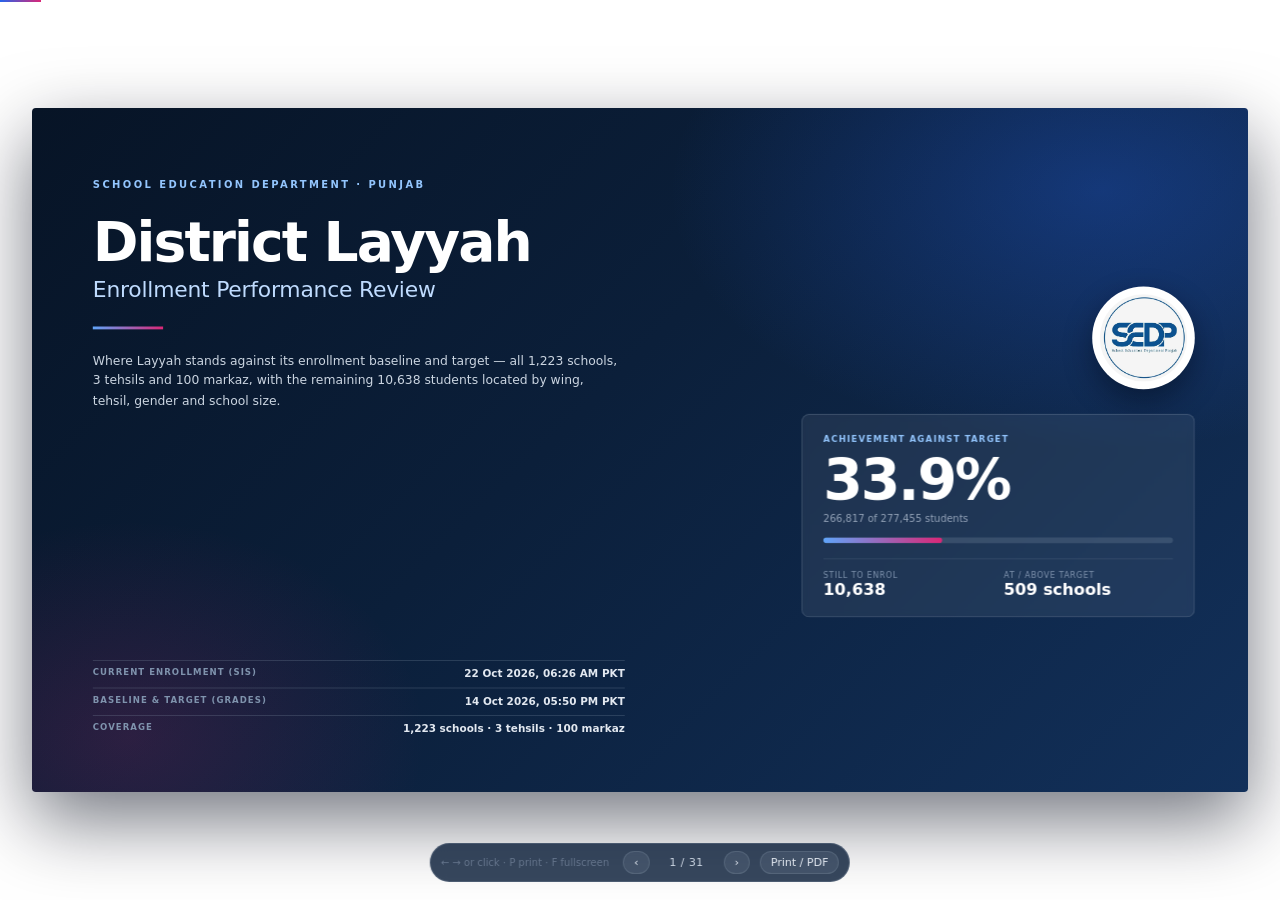
==== commit 09318256: "Deck: report in the real hierarchy — wings above tehsils, secondary as one block The district is adm" ====
--- a/layyah/index.html
+++ b/layyah/index.html
@@ -368,6 +368,33 @@
   #nav, #progress { display: none !important; }
 }
 
+/* ------------------------------------------------------- hierarchy (levels) */
+.hier { display: flex; align-items: stretch; gap: 6px; }
+.hier-step {
+  flex: 1; background: #f8fafc; border: 1px solid var(--line); border-radius: 5px;
+  padding: 7px 9px; min-width: 0;
+}
+.hier-step span { display: block; font-size: 7.8px; letter-spacing: .09em; text-transform: uppercase; color: var(--muted); font-weight: 700; }
+.hier-step b { display: block; font-size: 11px; color: var(--navy); margin-top: 2px; white-space: nowrap; overflow: hidden; text-overflow: ellipsis; }
+.hier-step i { display: block; font-style: normal; font-size: 8.5px; color: var(--muted); margin-top: 1px; }
+.hier-arrow { align-self: center; color: #cbd5e1; font-size: 13px; font-weight: 700; flex: none; }
+
+.wc-foot {
+  margin-top: 9px; padding-top: 7px; border-top: 1px dashed var(--line);
+  font-size: 8.6px; letter-spacing: .03em; color: var(--muted); font-weight: 600;
+}
+
+/* ------------------------------------------- secondary wing "one block" strip */
+.blockstrip {
+  display: grid; grid-template-columns: 130px 96px 1fr auto; align-items: center; gap: 14px;
+  border: 1px solid var(--line); border-left: 3px solid var(--teal); border-radius: 5px;
+  background: #f6fbfa; padding: 10px 14px;
+}
+.bs-name { font-size: 10px; font-weight: 800; letter-spacing: .1em; text-transform: uppercase; color: var(--teal); }
+.bs-ach { font-size: 24px; font-weight: 800; letter-spacing: -.02em; }
+.bs-meta { font-size: 10.5px; color: var(--slate); }
+.bs-note { font-size: 9px; color: var(--muted); text-align: right; max-width: 170px; }
+
 </style>
 </head>
 <body>
@@ -403,9 +430,9 @@
           </div>
         </div>
       </div></div></div></section><section class="slide"><div class="kicker">Executive summary</div><h1>Layyah is growing — just not fast enough to reach its target</h1><div class="sub">One screen for the whole district: 266,817 students enrolled across 1,223 schools, 33.9% of the way to a 277,455 target.</div><div class="body"><div class="body-inner">
-        <div class="findings"><div class="finding tone-blue"><div class="f-num">33.9%</div><div class="f-lab">of the target increment achieved</div><div class="f-text">Layyah has added <b>5,451</b> students over baseline but needs another <b>10,638</b>. Two-thirds of the job is still ahead.</div></div><div class="finding tone-pink"><div class="f-num">19.9 pp</div><div class="f-lab">gap between boys' and girls' achievement</div><div class="f-text">Boys are at <b>43.9%</b>, girls at <b>24.0%</b>. Girls account for <b>6,239</b> of the remaining need — 59% of the district total.</div></div><div class="finding tone-amber"><div class="f-num">66%</div><div class="f-lab">of the gap sits in 200 secondary schools</div><div class="f-text">The secondary wing holds <b>7,011</b> of the 10,638 shortfall at <b>6.8%</b> achievement, against 57.7% for the two elementary wings.</div></div><div class="finding tone-green"><div class="f-num">30%</div><div class="f-lab">of the gap sits in 20 schools</div><div class="f-text">Twenty mostly-urban secondary schools hold <b>3,179</b> students of the shortfall. Closing them alone lifts the district from 33.9% to <b>53.6%</b>.</div></div></div>
+        <div class="findings"><div class="finding tone-blue"><div class="f-num">33.9%</div><div class="f-lab">of the target increment achieved</div><div class="f-text">Layyah has added <b>5,451</b> students over baseline but needs another <b>10,638</b>. Two-thirds of the job is still ahead.</div></div><div class="finding tone-pink"><div class="f-num">19.9 pp</div><div class="f-lab">gap between boys' and girls' achievement</div><div class="f-text">Boys are at <b>43.9%</b>, girls at <b>24.0%</b>. Girls account for <b>6,239</b> of the remaining need — 59% of the district total.</div></div><div class="finding tone-amber"><div class="f-num">66%</div><div class="f-lab">of the gap sits in the secondary block</div><div class="f-text">All 200 high schools reported together hold <b>7,011</b> of the 10,638 shortfall at <b>6.8%</b> achievement, against 57.7% across the two elementary wings.</div></div><div class="finding tone-green"><div class="f-num">30%</div><div class="f-lab">of the gap sits in 20 high schools</div><div class="f-text">Twenty mostly-urban high schools hold <b>3,179</b> students of the shortfall. Closing them alone lifts the district from 33.9% to <b>53.6%</b>.</div></div></div>
         <div class="split2 mt16">
-          <div class="callout tone-navy"><div class="co-title">The one-line diagnosis</div><div class="co-text">Growth is healthy in small and mid-sized elementary schools — and has stalled exactly where the students are. The 27 schools with 800+ students are <b>4.0% below their own baseline</b> and hold 29% of the district gap, while Karor Lalisan's elementary wing is already at <b>101%</b>. Layyah does not have an enrollment problem everywhere; it has one in large secondary schools.</div></div>
+          <div class="callout tone-navy"><div class="co-title">The one-line diagnosis</div><div class="co-text">Growth is healthy in elementary schools — and has stalled exactly where the students are. The secondary block is <b>66% of the district gap</b> on 40% of enrollment, and the 27 schools with 800+ students are <b>4.0% below their own baseline</b>. Meanwhile the elementary wings are at 57.7% and Karor Lalisan's elementary tehsil is already at target.</div></div>
           <div class="factbox">
             <div class="fb-row"><span>Schools below baseline</span><b>139 <i>(11.4%)</i></b></div>
             <div class="fb-row"><span>Schools below target</span><b>575 <i>(47.0%)</i></b></div>
@@ -413,22 +440,30 @@
             <div class="fb-row"><span>Median school achievement</span><b>66.7%</b></div>
             <div class="fb-row"><span>Movement in the latest SIS snapshot</span><b>+133 students</b></div>
           </div>
-        </div></div></div><div class="foot"><span>District Layyah · Enrollment Performance Review</span><span>SED Punjab · <b>33.9%</b> of target</span><span class="pg">02 / 30</span></div></section><section class="slide"><div class="kicker">Scope &amp; method</div><h1>What is measured — and what it can and cannot tell you</h1><div class="sub">Every number in this deck is recomputed from the same two snapshots that feed the public dashboard.</div><div class="body"><div class="body-inner">
+        </div></div></div><div class="foot"><span>District Layyah · Enrollment Performance Review</span><span>SED Punjab · <b>33.9%</b> of target</span><span class="pg">02 / 31</span></div></section><section class="slide"><div class="kicker">Scope &amp; method</div><h1>What is measured — and what it can and cannot tell you</h1><div class="sub">Every number in this deck is recomputed from the same two snapshots that feed the public dashboard.</div><div class="body"><div class="body-inner">
         <div class="split-wide">
           <div>
             <table class="tbl compact"><colgroup><col style="width:126px"><col style="width:256px"><col style="width:150px"><col style="width:404px"></colgroup><thead><tr><th class="left">Measure</th><th class="left">Source / rule</th><th class="left">Snapshot</th><th class="left">Notes</th></tr></thead><tbody><tr><td class="left">Current enrollment</td><td class="left">SIS school snapshot</td><td class="left">22 Oct 2026, 06:26 AM PKT</td><td class="left">1,223 of 1,223 Layyah schools matched; no Grades fallback used</td></tr><tr><td class="left">Baseline &amp; target</td><td class="left">Grades district export</td><td class="left">14 Oct 2026, 05:50 PM PKT</td><td class="left">School-level baseline and target as published on the dashboard</td></tr><tr><td class="left">Achievement %</td><td class="left">(current − baseline) ÷ (target − baseline) × 100</td><td class="left">—</td><td class="left">Uncapped; computed on summed school values, never an average of school percentages</td></tr><tr><td class="left">School health</td><td class="left">Below baseline / below target / at-or-above target</td><td class="left">—</td><td class="left">Total current enrollment, including “Other”</td></tr><tr><td class="left">Day change</td><td class="left">Current − previous SIS snapshot</td><td class="left">21 → 22 Oct 2026</td><td class="left">SIS-to-SIS movement only; not a term-on-term comparison</td></tr></tbody></table>
-            <div class="grid4 mt16">
-              <div class="kpi tone-blue"><div class="kpi-lab">Schools in scope</div><div class="kpi-val">1,223</div><div class="kpi-sub">all Layyah schools on the SIS roster</div></div>
-              <div class="kpi tone-slate"><div class="kpi-lab">Tehsils</div><div class="kpi-val">3</div><div class="kpi-sub">Layyah · Karor Lalisan · Chaubara</div></div>
-              <div class="kpi tone-slate"><div class="kpi-lab">Markaz</div><div class="kpi-val">100</div><div class="kpi-sub">AEO clusters (excludes 3 wing buckets)</div></div>
-              <div class="kpi tone-slate"><div class="kpi-lab">Wings</div><div class="kpi-val">3</div><div class="kpi-sub">M-EE · W-EE · SE</div></div>
-            </div>
+            <div class="hier mt14">
+              <div class="hier-step"><span>District</span><b>Layyah</b><i>1,223 schools</i></div>
+              <div class="hier-arrow">→</div>
+              <div class="hier-step"><span>Level 1 · Wing</span><b>M-EE · W-EE · SE</b><i>556 · 467 · 200</i></div>
+              <div class="hier-arrow">→</div>
+              <div class="hier-step"><span>Level 2 · Tehsil</span><b>3 tehsils</b><i>M-EE and W-EE only</i></div>
+              <div class="hier-arrow">→</div>
+              <div class="hier-step"><span>Level 3 · Markaz</span><b>100</b><i>57 M-EE · 43 W-EE</i></div>
+              <div class="hier-arrow">→</div>
+              <div class="hier-step"><span>Level 4 · School</span><b>1,223</b><i>reported individually</i></div>
+            </div>
+            <div class="note mt8">The secondary wing stops at level 1: its 200 high schools are reported as one district block,
+            with no tehsil or markaz layer — which is how this deck reports them.</div>
           </div>
           <div class="side">
-            <div class="callout tone-amber"><div class="co-title">Read percentages with care</div><div class="co-text"><b>799</b> schools have a target only 1–10 students above baseline, so a single student can move their percentage by 10–100 points. That is why school-level figures here run from −800% to +3,000%. Judge strategy on district, tehsil and wing totals; treat an individual percentage as a screening flag only.</div></div>
-            <div class="callout tone-slate"><div class="co-title">Totals</div><div class="co-text">“Total” includes the <b>22</b> students recorded under “Other”, so boys + girls can differ from the total by that amount. The three “Secondary Wing” rows that appear as markaz in the source are wing aggregates, not AEO clusters, and are excluded from the markaz league.</div></div>
-          </div>
-        </div></div></div><div class="foot"><span>District Layyah · Enrollment Performance Review</span><span>SED Punjab · <b>33.9%</b> of target</span><span class="pg">03 / 30</span></div></section><section class="slide"><div class="kicker">District scorecard</div><h1>Layyah at a glance</h1><div class="sub">Current enrollment, the baseline it started from, and the target it is measured against.</div><div class="body"><div class="body-inner">
+            <div class="callout tone-blue"><div class="co-title">Wing first, then tehsil</div><div class="co-text">Because the wing sits above the tehsil, every result in this deck is built the same way: district → wing → (tehsil → markaz for M-EE and W-EE) → school. The secondary block is never averaged into a tehsil figure.</div></div>
+            <div class="callout tone-amber"><div class="co-title">Read percentages with care</div><div class="co-text"><b>799</b> schools have a target only 1–10 students above baseline, so a single student can move their percentage by 10–100 points; school-level figures therefore run from −800% to +3,000%. Judge strategy on wing, tehsil and block totals and treat an individual percentage as a screening flag only.</div></div>
+            <div class="callout tone-slate"><div class="co-title">Totals</div><div class="co-text">“Total” includes the <b>22</b> students recorded under “Other”, so boys + girls can differ from the total by that amount. The three “Secondary Wing” rows that appear as markaz in the source are wing aggregates, not AEO clusters; they are excluded from the markaz league and replaced by the single secondary block.</div></div>
+          </div>
+        </div></div></div><div class="foot"><span>District Layyah · Enrollment Performance Review</span><span>SED Punjab · <b>33.9%</b> of target</span><span class="pg">03 / 31</span></div></section><section class="slide"><div class="kicker">District scorecard</div><h1>Layyah at a glance</h1><div class="sub">Current enrollment, the baseline it started from, and the target it is measured against.</div><div class="body"><div class="body-inner">
         <div class="grid4">
           <div class="kpi tone-blue big"><div class="kpi-lab">Current enrollment</div><div class="kpi-val">266,817</div><div class="kpi-sub">Boys 133,785 · Girls 133,010</div></div>
           <div class="kpi tone-slate"><div class="kpi-lab">Baseline</div><div class="kpi-val">261,366</div><div class="kpi-sub">Boys 130,323 · Girls 131,043</div></div>
@@ -444,7 +479,7 @@
         <div class="split2 mt16">
           <div class="callout tone-blue"><div class="co-title">Where the district stands</div><div class="co-text">Layyah needs <b>10,638</b> more students to reach 277,455 — 4.1% growth on baseline, of which 2.1% has been delivered. Every 1,000 students recovered is worth <b>6.2 percentage points</b>.</div></div>
           <div class="callout tone-slate"><div class="co-title">What “at target” means</div><div class="co-text">A school is at target when current enrollment reaches its own published target. 509 schools have done so; 575 sit between baseline and target; 139 have fallen below the level they started from.</div></div>
-        </div></div></div><div class="foot"><span>District Layyah · Enrollment Performance Review</span><span>SED Punjab · <b>33.9%</b> of target</span><span class="pg">04 / 30</span></div></section><section class="slide"><div class="kicker">Distance to target</div><h1>Two-thirds of the required growth is still outstanding</h1><div class="sub">From 261,366 at baseline to 277,455 at target — 16,089 students in total.</div><div class="body"><div class="body-inner">
+        </div></div></div><div class="foot"><span>District Layyah · Enrollment Performance Review</span><span>SED Punjab · <b>33.9%</b> of target</span><span class="pg">04 / 31</span></div></section><section class="slide"><div class="kicker">Distance to target</div><h1>Two-thirds of the required growth is still outstanding</h1><div class="sub">From 261,366 at baseline to 277,455 at target — 16,089 students in total.</div><div class="body"><div class="body-inner">
         
         <div class="bridge">
           <div class="bridge-track">
@@ -474,7 +509,7 @@
             <div class="bar-row" style="margin-bottom:12px"><div class="bar-lab" style="width:160px">Male Elementary</div><div class="bar-track" style="height:18px"><div class="bar-fill" style="width:23.75%;background:#4f46e5"></div></div><div class="bar-val">1,805</div></div><div class="bar-row" style="margin-bottom:12px"><div class="bar-lab" style="width:160px">Female Elementary</div><div class="bar-track" style="height:18px"><div class="bar-fill" style="width:23.97%;background:#db2777"></div></div><div class="bar-val">1,822</div></div><div class="bar-row" style="margin-bottom:12px"><div class="bar-lab" style="width:160px">Secondary</div><div class="bar-track" style="height:18px"><div class="bar-fill" style="width:92.25%;background:#0f766e"></div></div><div class="bar-val">7,011</div></div>
             <div class="note">Secondary schooling alone accounts for 66% of the shortfall that remains.</div>
           </div>
-        </div></div></div><div class="foot"><span>District Layyah · Enrollment Performance Review</span><span>SED Punjab · <b>33.9%</b> of target</span><span class="pg">05 / 30</span></div></section><section class="slide"><div class="kicker">Gender</div><h1>Girls are half the classroom but only a quarter of the progress</h1><div class="sub">Boys are at 43.9% achievement and girls at 24.0% — boys added 3,462 students to girls' 1,967.</div><div class="body"><div class="body-inner">
+        </div></div></div><div class="foot"><span>District Layyah · Enrollment Performance Review</span><span>SED Punjab · <b>33.9%</b> of target</span><span class="pg">05 / 31</span></div></section><section class="slide"><div class="kicker">Gender</div><h1>Girls are half the classroom but only a quarter of the progress</h1><div class="sub">Boys are at 43.9% achievement and girls at 24.0% — boys added 3,462 students to girls' 1,967.</div><div class="body"><div class="body-inner">
         <div class="split-wide">
           <div>
             <div class="sec-h">Enrollment by gender — baseline, current, target</div>
@@ -494,7 +529,8 @@
                  <div class="gval">139,249</div></div>
             </div>
             <div class="note">Girls started <b>720</b> ahead of boys at baseline and are now
-            <b>775</b> behind. The target asks girls to add 8,206 students; they have added 1,967.</div>
+            <b>775</b> behind. The target asks girls to add 8,206 students; they have added 1,967.
+            The damage is concentrated in the secondary block (girls -3.9%, boys 17.9%) and in Chaubara's female elementary wing (14.9%).</div>
           </div>
           <div class="side">
             <div class="stat"><div class="stat-v blue">43.9%</div><div class="stat-l">Boys achievement</div></div>
@@ -505,28 +541,7 @@
             <div class="stat"><div class="stat-v pink">6,239</div><div class="stat-l">Girls still needed</div></div>
           </div>
         </div>
-        <div class="callout tone-pink"><div class="co-title">Why this is the biggest single lever</div><div class="co-text">If girls had achieved at the boys' rate, the district would be at <b>43.9%</b> instead of 33.9% — a <b>10.0 point</b> difference with no change in boys' performance at all. Every point of girls' enrollment is worth more to the district total than an additional point of boys'.</div></div></div></div><div class="foot"><span>District Layyah · Enrollment Performance Review</span><span>SED Punjab · <b>33.9%</b> of target</span><span class="pg">06 / 30</span></div></section><section class="slide"><div class="kicker">Tehsil view</div><h1>Layyah tehsil holds the students and the shortfall; Karor Lalisan holds the momentum</h1><div class="sub">The three tehsils behave like three different systems — 51% of enrollment and 64% of the gap sit in Layyah tehsil alone.</div><div class="body"><div class="body-inner">
-        <div class="split-wide">
-          <div>
-            <table class="tbl "><colgroup><col style="width:112px"><col style="width:66px"><col style="width:60px"><col style="width:84px"><col style="width:94px"><col style="width:100px"><col style="width:78px"><col style="width:84px"></colgroup><thead><tr><th class="left">Tehsil</th><th class="right">Schools</th><th class="right">Markaz</th><th class="right">Current</th><th class="right">Achievement</th><th class="right">Below baseline</th><th class="right">Gap</th><th class="right">Share of gap</th></tr></thead><tbody><tr><td class="left"><b>Layyah</b></td><td class="right">604</td><td class="right">44</td><td class="right">135,966</td><td class="right"><span class="chip" style="background:var(--red)1a;color:var(--red)">23.6%</span></td><td class="right">78</td><td class="right">6,818</td><td class="right">64%</td></tr><tr><td class="left"><b>Karor Lalisan</b></td><td class="right">434</td><td class="right">34</td><td class="right">96,477</td><td class="right"><span class="chip" style="background:var(--amber)1a;color:var(--amber)">57.3%</span></td><td class="right">29</td><td class="right">1,865</td><td class="right">18%</td></tr><tr><td class="left"><b>Chaubara</b></td><td class="right">185</td><td class="right">22</td><td class="right">34,374</td><td class="right"><span class="chip" style="background:var(--red)1a;color:var(--red)">30.0%</span></td><td class="right">32</td><td class="right">1,955</td><td class="right">18%</td></tr><tr><td class="left"><b>District</b></td><td class="right"><b>1,223</b></td><td class="right"><b>100</b></td><td class="right"><b>266,817</b></td><td class="right"><span class="chip" style="background:var(--red)1a;color:var(--red)">33.9%</span></td><td class="right"><b>139</b></td><td class="right"><b>10,638</b></td><td class="right"><b>100%</b></td></tr></tbody></table>
-            <div class="mt18 sec-h">Achievement against target</div>
-            <div class="bar-row" style="margin-bottom:12px"><div class="bar-lab" style="width:112px">Layyah</div><div class="bar-track" style="height:20px"><div class="bar-fill" style="width:39.40%;background:#2563eb"></div></div><div class="bar-val">23.6%</div></div><div class="bar-row" style="margin-bottom:12px"><div class="bar-lab" style="width:112px">Karor Lalisan</div><div class="bar-track" style="height:20px"><div class="bar-fill" style="width:95.47%;background:#198754"></div></div><div class="bar-val">57.3%</div></div><div class="bar-row" style="margin-bottom:12px"><div class="bar-lab" style="width:112px">Chaubara</div><div class="bar-track" style="height:20px"><div class="bar-fill" style="width:50.05%;background:#db2777"></div></div><div class="bar-val">30.0%</div></div>
-            <div class="note">Karor Lalisan achieves 2.4× Layyah tehsil's rate with 170 fewer schools — size is not what is holding Layyah back.</div>
-          </div>
-          <div class="side">
-            <div class="callout tone-blue"><div class="co-title">Layyah</div><div class="co-text">135,966 students (51% of the district) and 64% of the gap. Achievement 23.6%; 78 of its 604 schools are below baseline; none of its 44 markaz is at target.</div></div>
-            <div class="callout tone-green"><div class="co-title">Karor Lalisan</div><div class="co-text">The strongest tehsil at 57.3%. Its elementary wings are at or near target (M-EE 101.0%, W-EE 97.5%) and 18 of its markaz are at 100%+. But its secondary wing sits at 12.3%, which is why the tehsil still needs 1,865 more students.</div></div>
-            <div class="callout tone-pink"><div class="co-title">Chaubara</div><div class="co-text">Smallest at 34,374 students (13%), with the weakest gender profile: parity index 0.86, only 46% girls and 7 schools with no girls enrolled at all.</div></div>
-          </div>
-        </div></div></div><div class="foot"><span>District Layyah · Enrollment Performance Review</span><span>SED Punjab · <b>33.9%</b> of target</span><span class="pg">07 / 30</span></div></section><section class="slide"><div class="kicker">Tehsil × wing</div><h1>The gap is not spread evenly — it is concentrated in secondary schools in Layyah and Chaubara</h1><div class="sub">Read across a row to see where a tehsil is winning, and down a column to see which wing is failing the district.</div><div class="body"><div class="body-inner">
-        <table class="tbl heat-tbl"><thead><tr><th></th><th>M-EE<span>Male Elementary</span></th><th>W-EE<span>Female Elementary</span></th><th>SE<span>Secondary</span></th></tr></thead><tbody><tr><th>Layyah<span>604 schools · needs 6,818</span></th><td class="heat" style="background:var(--red)12"><div class="h-ach" style="color:var(--red)">43.0%</div><div class="h-gap">250 schools · needs 1,321</div></td><td class="heat" style="background:var(--red)12"><div class="h-ach" style="color:var(--red)">37.4%</div><div class="h-gap">245 schools · needs 1,298</div></td><td class="heat" style="background:var(--red)12"><div class="h-ach" style="color:var(--red)">7.5%</div><div class="h-gap">109 schools · needs 4,199</div></td></tr><tr><th>Karor Lalisan<span>434 schools · needs 1,865</span></th><td class="heat" style="background:var(--green)12"><div class="h-ach" style="color:var(--green)">101.0%</div><div class="h-gap">191 schools · surplus 11</div></td><td class="heat" style="background:var(--blue)12"><div class="h-ach" style="color:var(--blue)">97.5%</div><div class="h-gap">177 schools · needs 27</div></td><td class="heat" style="background:var(--red)12"><div class="h-ach" style="color:var(--red)">12.3%</div><div class="h-gap">66 schools · needs 1,849</div></td></tr><tr><th>Chaubara<span>185 schools · needs 1,955</span></th><td class="heat" style="background:var(--amber)12"><div class="h-ach" style="color:var(--amber)">62.9%</div><div class="h-gap">115 schools · needs 495</div></td><td class="heat" style="background:var(--red)12"><div class="h-ach" style="color:var(--red)">14.9%</div><div class="h-gap">45 schools · needs 497</div></td><td class="heat" style="background:var(--darkred)12"><div class="h-ach" style="color:var(--darkred)">-10.2%</div><div class="h-gap">25 schools · needs 963</div></td></tr></tbody></table>
-        <div class="grid3 mt16">
-          <div class="kpi tone-green"><div class="kpi-lab">Karor Lalisan · elementary</div><div class="kpi-val">~100%</div><div class="kpi-sub">M-EE 101.0% · W-EE 97.5% on 96,477 students; the whole tehsil needs only 1,865</div></div>
-          <div class="kpi tone-red"><div class="kpi-lab">Layyah · secondary</div><div class="kpi-val">7.5%</div><div class="kpi-sub">109 schools, 60,952 students, needs 4,199 — 39% of the district gap</div></div>
-          <div class="kpi tone-darkred"><div class="kpi-lab">Chaubara · secondary</div><div class="kpi-val">-10.2%</div><div class="kpi-sub">25 schools already below baseline — the only wing/tehsil cell in negative territory</div></div>
-        </div>
-        <div class="note">Every secondary cell is weak (7.5% in Layyah, 12.3% in Karor Lalisan, -10.2% in Chaubara) while every elementary cell except
-        Chaubara's girls' wing is above 37%. Chaubara's female elementary wing is at 14.9% on 6,050 students — the sharpest single weakness in the district.</div></div></div><div class="foot"><span>District Layyah · Enrollment Performance Review</span><span>SED Punjab · <b>33.9%</b> of target</span><span class="pg">08 / 30</span></div></section><section class="slide"><div class="kicker">Wing view</div><h1>Elementary schools are delivering; secondary schools are the bottleneck</h1><div class="sub">200 secondary schools teach 40% of Layyah's students — and hold 66% of the students still missing.</div><div class="body"><div class="body-inner">
+        <div class="callout tone-pink"><div class="co-title">Why this is the biggest single lever</div><div class="co-text">If girls had achieved at the boys' rate, the district would be at <b>43.9%</b> instead of 33.9% — a <b>10.0 point</b> difference with no change in boys' performance at all. Every point of girls' enrollment is worth more to the district total than an additional point of boys'.</div></div></div></div><div class="foot"><span>District Layyah · Enrollment Performance Review</span><span>SED Punjab · <b>33.9%</b> of target</span><span class="pg">06 / 31</span></div></section><section class="slide"><div class="kicker">Level 1 · Wings</div><h1>Layyah has three wings — and they are not three copies of each other</h1><div class="sub">Every school belongs to M-EE, W-EE or SE. The two elementary wings run District → Tehsil → Markaz → School; the secondary wing is one district-wide block of high schools.</div><div class="body"><div class="body-inner">
         <div class="grid3">
           <div class="wingcard tone-blue">
             <div class="wc-top"><span class="wc-code">M-EE</span><span class="wc-name">Male Elementary</span></div>
@@ -540,7 +555,9 @@
               <div><span>Still needed</span><b class="neg">1,805</b></div>
               <div><span>Girls</span><b>26,635 (30%)</b></div>
               <div><span>Below baseline</span><b>51 schools</b></div>
-            </div></div><div class="wingcard tone-pink">
+            </div>
+            <div class="wc-foot">3 tehsils · 57 markaz</div>
+            </div><div class="wingcard tone-pink">
             <div class="wc-top"><span class="wc-code">W-EE</span><span class="wc-name">Female Elementary</span></div>
             <div class="wc-ach" style="color:var(--amber)">51.5%</div>
             <div class="wc-sub">467 schools · 71,603 students</div>
@@ -552,7 +569,9 @@
               <div><span>Still needed</span><b class="neg">1,822</b></div>
               <div><span>Girls</span><b>53,925 (75%)</b></div>
               <div><span>Below baseline</span><b>49 schools</b></div>
-            </div></div><div class="wingcard tone-amber">
+            </div>
+            <div class="wc-foot">3 tehsils · 43 markaz</div>
+            </div><div class="wingcard tone-amber">
             <div class="wc-top"><span class="wc-code">SE</span><span class="wc-name">Secondary</span></div>
             <div class="wc-ach" style="color:var(--red)">6.8%</div>
             <div class="wc-sub">200 schools · 106,838 students</div>
@@ -564,16 +583,69 @@
               <div><span>Still needed</span><b class="neg">7,011</b></div>
               <div><span>Girls</span><b>52,450 (49%)</b></div>
               <div><span>Below baseline</span><b>39 schools</b></div>
-            </div></div>
+            </div>
+            <div class="wc-foot">one district block · no tehsil or markaz layer</div>
+            </div>
         </div>
         <div class="split2 mt18">
           <div>
             <div class="sec-h">Share of the district's remaining need</div>
             <div class="bar-row" style="margin-bottom:12px"><div class="bar-lab" style="width:160px">Male Elementary</div><div class="bar-track" style="height:20px"><div class="bar-fill" style="width:24.24%;background:#4f46e5"></div></div><div class="bar-val">17%</div></div><div class="bar-row" style="margin-bottom:12px"><div class="bar-lab" style="width:160px">Female Elementary</div><div class="bar-track" style="height:20px"><div class="bar-fill" style="width:24.47%;background:#db2777"></div></div><div class="bar-val">17%</div></div><div class="bar-row" style="margin-bottom:12px"><div class="bar-lab" style="width:160px">Secondary</div><div class="bar-track" style="height:20px"><div class="bar-fill" style="width:94.15%;background:#0f766e"></div></div><div class="bar-val">66%</div></div>
-            <div class="note">Elementary wings need only 3,627 more students between them — 34% of the gap — a 2.3% lift.</div>
-          </div>
-          <div class="callout tone-navy"><div class="co-title">The arithmetic of the shortfall</div><div class="co-text">Secondary needs <b>7,011</b>, a 6.6% lift, and is currently running <b>509 students below baseline</b>. No amount of primary-school effort closes this gap: it has to be won in grades 6–12, in the 200 schools that teach them.</div></div>
-        </div></div></div><div class="foot"><span>District Layyah · Enrollment Performance Review</span><span>SED Punjab · <b>33.9%</b> of target</span><span class="pg">09 / 30</span></div></section><section class="slide"><div class="kicker">School health</div><h1>509 of 1,223 schools have met their target — and 139 have slipped below baseline</h1><div class="sub">Each school is counted once, using total current enrollment against its own baseline and target.</div><div class="body"><div class="body-inner">
+            <div class="note">Elementary wings need 3,627 more students between them — 34% of the gap, a
+            2.3% lift on 159,979 students. The secondary block needs 7,011, a
+            6.6% lift on 106,838.</div>
+          </div>
+          <div class="callout tone-navy"><div class="co-title">Why the wing comes before the tehsil</div><div class="co-text">M-EE and W-EE are field structures: each is divided into the three tehsils and then into AEO markaz, so their results are read tehsil by tehsil. Secondary is a <b>single block of 200 high schools</b> — it has no tehsil or markaz layer in the reporting hierarchy, so it is presented here once, as a district block, and never split tehsil-wise.</div></div>
+        </div></div></div><div class="foot"><span>District Layyah · Enrollment Performance Review</span><span>SED Punjab · <b>33.9%</b> of target</span><span class="pg">07 / 31</span></div></section><section class="slide"><div class="kicker">Level 1 · Secondary block</div><h1>The secondary wing is one block of 200 high schools — and it holds 66% of the gap</h1><div class="sub">Reported together as a district block, exactly as it is administered: no tehsil split, no markaz split.</div><div class="body"><div class="body-inner">
+        <div class="grid4">
+          <div class="kpi tone-amber"><div class="kpi-lab">High schools</div><div class="kpi-val">200</div><div class="kpi-sub">101 girls' · 99 boys'</div></div>
+          <div class="kpi tone-blue big"><div class="kpi-lab">Current enrollment</div><div class="kpi-val">106,838</div><div class="kpi-sub">Boys 54,381 · Girls 52,450</div></div>
+          <div class="kpi tone-red big"><div class="kpi-lab">Achievement</div><div class="kpi-val">6.8%</div><div class="kpi-sub">median school 10.4%</div></div>
+          <div class="kpi tone-darkred"><div class="kpi-lab">Still needed</div><div class="kpi-val">7,011</div><div class="kpi-sub">66% of the district gap</div></div>
+        </div>
+        <div class="split-wide mt14">
+          <div>
+            <div class="sec-h">High schools by size</div>
+            <table class="tbl compact"><colgroup><col style="width:110px"><col style="width:70px"><col style="width:86px"><col style="width:106px"><col style="width:72px"><col style="width:132px"></colgroup><thead><tr><th class="left">Size band</th><th class="right">Schools</th><th class="right">Students</th><th class="right">Achievement</th><th class="right">Gap</th><th class="right">Share of block gap</th></tr></thead><tbody><tr><td class="left"><b>under 200</b></td><td class="right">4</td><td class="right">675</td><td class="right"><span class="chip" style="background:var(--red)1a;color:var(--red)">39.4%</span></td><td class="right">20</td><td class="right">0.3%</td></tr><tr><td class="left"><b>200–400</b></td><td class="right">68</td><td class="right">20,903</td><td class="right"><span class="chip" style="background:var(--red)1a;color:var(--red)">17.2%</span></td><td class="right">989</td><td class="right">14.1%</td></tr><tr><td class="left"><b>400–800</b></td><td class="right">101</td><td class="right">53,670</td><td class="right"><span class="chip" style="background:var(--red)1a;color:var(--red)">12.5%</span></td><td class="right">2,889</td><td class="right">41.2%</td></tr><tr><td class="left"><b>800+</b></td><td class="right">27</td><td class="right">31,590</td><td class="right"><span class="chip" style="background:var(--darkred)1a;color:var(--darkred)">-4.0%</span></td><td class="right">3,113</td><td class="right">44.4%</td></tr></tbody></table>
+            <div class="sec-h mt12">Largest shortfalls inside the block</div>
+            <table class="tbl compact"><colgroup><col style="width:250px"><col style="width:76px"><col style="width:66px"><col style="width:70px"></colgroup><thead><tr><th class="left">High school</th><th class="right">Current</th><th class="right">Gap</th><th class="right">Ach.</th></tr></thead><tbody><tr><td class="left">GGHS CHOWK AZAM</td><td class="right">2,392</td><td class="right">395</td><td class="right"><span class="chip" style="background:var(--darkred)1a;color:var(--darkred)">-8.5%</span></td></tr><tr><td class="left">GGHS MODEL LAYYAH</td><td class="right">1,087</td><td class="right">275</td><td class="right"><span class="chip" style="background:var(--darkred)1a;color:var(--darkred)">-21.7%</span></td></tr><tr><td class="left">GGHS KAROR</td><td class="right">1,801</td><td class="right">248</td><td class="right"><span class="chip" style="background:var(--darkred)1a;color:var(--darkred)">-6.4%</span></td></tr><tr><td class="left">GHSS JAMAN SHAH</td><td class="right">870</td><td class="right">246</td><td class="right"><span class="chip" style="background:var(--darkred)1a;color:var(--darkred)">-70.8%</span></td></tr><tr><td class="left">GHS FATEH PUR</td><td class="right">1,625</td><td class="right">190</td><td class="right"><span class="chip" style="background:var(--darkred)1a;color:var(--darkred)">-29.3%</span></td></tr><tr><td class="left">GGHSS LADHANA</td><td class="right">1,297</td><td class="right">175</td><td class="right"><span class="chip" style="background:var(--darkred)1a;color:var(--darkred)">-44.6%</span></td></tr><tr><td class="left">GHS KAROR NO. 1</td><td class="right">1,097</td><td class="right">165</td><td class="right"><span class="chip" style="background:var(--darkred)1a;color:var(--darkred)">-101.2%</span></td></tr><tr><td class="left">GHS MC LAYYAH</td><td class="right">1,154</td><td class="right">160</td><td class="right"><span class="chip" style="background:var(--red)1a;color:var(--red)">8.0%</span></td></tr></tbody></table>
+          </div>
+          <div class="side">
+            <div class="stat"><div class="stat-v blue">17.9%</div><div class="stat-l">Boys achievement</div></div>
+            <div class="stat"><div class="stat-v darkred">-3.9%</div><div class="stat-l">Girls achievement</div></div>
+            <div class="stat"><div class="stat-v pink">4,031</div><div class="stat-l">Girls still needed</div></div>
+            <div class="stat"><div class="stat-v red">39 schools</div><div class="stat-l">Below baseline</div></div>
+            <div class="callout tone-amber"><div class="co-title">Read this block as a whole</div><div class="co-text">Baseline 106,329 → current 106,838 → target 113,849: the block has added only <b>+509</b> of the 7,520 it needs. The 27 schools with 800+ students are 30% of the block's enrollment and hold 44% of its gap.</div></div>
+          </div>
+        </div></div></div><div class="foot"><span>District Layyah · Enrollment Performance Review</span><span>SED Punjab · <b>33.9%</b> of target</span><span class="pg">08 / 31</span></div></section><section class="slide"><div class="kicker">Level 2 · Tehsils</div><h1>Within the elementary wings: Karor Lalisan is at target, Layyah carries the elementary shortfall</h1><div class="sub">M-EE and W-EE only — 1,023 schools, 159,979 students and 100 markaz. The secondary block is added below for reconciliation, not compared tehsil-wise.</div><div class="body"><div class="body-inner">
+        <div class="split-wide">
+          <div>
+            <table class="tbl "><colgroup><col style="width:128px"><col style="width:62px"><col style="width:58px"><col style="width:80px"><col style="width:92px"><col style="width:92px"><col style="width:70px"><col style="width:118px"></colgroup><thead><tr><th class="left">Tehsil (elementary)</th><th class="right">Schools</th><th class="right">Markaz</th><th class="right">Current</th><th class="right">Achievement</th><th class="right">Below baseline</th><th class="right">Gap</th><th class="right">Share of elementary gap</th></tr></thead><tbody><tr><td class="left"><b>Layyah</b></td><td class="right">495</td><td class="right">44</td><td class="right">75,014</td><td class="right"><span class="chip" style="background:var(--red)1a;color:var(--red)">40.4%</span></td><td class="right">57</td><td class="right">2,619</td><td class="right">72%</td></tr><tr><td class="left"><b>Karor Lalisan</b></td><td class="right">368</td><td class="right">34</td><td class="right">60,437</td><td class="right"><span class="chip" style="background:var(--blue)1a;color:var(--blue)">99.3%</span></td><td class="right">18</td><td class="right">16</td><td class="right">0%</td></tr><tr><td class="left"><b>Chaubara</b></td><td class="right">160</td><td class="right">22</td><td class="right">24,528</td><td class="right"><span class="chip" style="background:var(--red)1a;color:var(--red)">48.3%</span></td><td class="right">25</td><td class="right">992</td><td class="right">27%</td></tr><tr><td class="left"><b>Elementary wings</b></td><td class="right"><b>1,023</b></td><td class="right"><b>100</b></td><td class="right"><b>159,979</b></td><td class="right"><span class="chip" style="background:var(--amber)1a;color:var(--amber)">57.7%</span></td><td class="right"><b>100</b></td><td class="right"><b>3,627</b></td><td class="right"><b>100%</b></td></tr><tr><td class="left"><b>Secondary block</b></td><td class="right"><b>200</b></td><td class="right"><b>—</b></td><td class="right"><b>106,838</b></td><td class="right"><span class="chip" style="background:var(--red)1a;color:var(--red)">6.8%</span></td><td class="right"><b>39</b></td><td class="right"><b>7,011</b></td><td class="right"><b>66% of district</b></td></tr></tbody></table>
+            <div class="mt18 sec-h">Achievement against target — elementary wings by tehsil</div>
+            <div class="bar-row" style="margin-bottom:12px"><div class="bar-lab" style="width:112px">Layyah</div><div class="bar-track" style="height:20px"><div class="bar-fill" style="width:36.69%;background:#2563eb"></div></div><div class="bar-val">40.4%</div></div><div class="bar-row" style="margin-bottom:12px"><div class="bar-lab" style="width:112px">Karor Lalisan</div><div class="bar-track" style="height:20px"><div class="bar-fill" style="width:90.26%;background:#198754"></div></div><div class="bar-val">99.3%</div></div><div class="bar-row" style="margin-bottom:12px"><div class="bar-lab" style="width:112px">Chaubara</div><div class="bar-track" style="height:20px"><div class="bar-fill" style="width:43.94%;background:#db2777"></div></div><div class="bar-val">48.3%</div></div>
+            <div class="note">Karor Lalisan (60,437 elementary students) is effectively at target on both wings.
+            Layyah tehsil (75,014) needs 2,619 — 72% of the elementary gap.
+            Chaubara (24,528) needs 992.</div>
+          </div>
+          <div class="side">
+            <div class="callout tone-blue"><div class="co-title">Layyah</div><div class="co-text">2,619 of the 3,627 elementary shortfall, spread over 495 schools in 44 markaz. Achievement 40.4%; 57 schools below baseline. M-EE 43.0% vs W-EE 37.4%.</div></div>
+            <div class="callout tone-green"><div class="co-title">Karor Lalisan</div><div class="co-text">The strongest tehsil at 99.3% — M-EE 101.0% and W-EE 97.5% — needing only 16 more students across 368 schools. Its 18 markaz at target are the district's model.</div></div>
+            <div class="callout tone-pink"><div class="co-title">Chaubara</div><div class="co-text">24,528 students and 992 needed. Its male elementary wing is reasonable (62.9%); its female wing (6,050 students across 45 schools) is at 14.9%, the weakest cell in the district.</div></div>
+          </div>
+        </div></div></div><div class="foot"><span>District Layyah · Enrollment Performance Review</span><span>SED Punjab · <b>33.9%</b> of target</span><span class="pg">09 / 31</span></div></section><section class="slide"><div class="kicker">Level 2 · Tehsil × wing</div><h1>Both elementary wings follow the same geography: Karor is solid, Layyah is behind, Chaubara's girls' wing is the outlier</h1><div class="sub">M-EE and W-EE are the only wings with a tehsil layer. The secondary wing is shown separately at the bottom, as one block.</div><div class="body"><div class="body-inner">
+        <table class="tbl heat-tbl"><thead><tr><th></th><th>Layyah<span>495 schools · needs 2,619</span></th><th>Karor Lalisan<span>368 schools · needs 16</span></th><th>Chaubara<span>160 schools · needs 992</span></th></tr></thead><tbody><tr><th>M-EE <span>Male Elementary</span></th><td class="heat" style="background:var(--red)12"><div class="h-ach" style="color:var(--red)">43.0%</div><div class="h-gap">250 schools · needs 1,321</div></td><td class="heat" style="background:var(--green)12"><div class="h-ach" style="color:var(--green)">101.0%</div><div class="h-gap">191 schools · surplus 11</div></td><td class="heat" style="background:var(--amber)12"><div class="h-ach" style="color:var(--amber)">62.9%</div><div class="h-gap">115 schools · needs 495</div></td></tr><tr><th>W-EE <span>Female Elementary</span></th><td class="heat" style="background:var(--red)12"><div class="h-ach" style="color:var(--red)">37.4%</div><div class="h-gap">245 schools · needs 1,298</div></td><td class="heat" style="background:var(--blue)12"><div class="h-ach" style="color:var(--blue)">97.5%</div><div class="h-gap">177 schools · needs 27</div></td><td class="heat" style="background:var(--red)12"><div class="h-ach" style="color:var(--red)">14.9%</div><div class="h-gap">45 schools · needs 497</div></td></tr></tbody></table>
+        <div class="sec-h mt16">Secondary wing — reported as one district block, not by tehsil</div>
+        <div class="blockstrip">
+          <div class="bs-name">SE · Secondary</div>
+          <div class="bs-ach" style="color:var(--red)">6.8%</div>
+          <div class="bs-meta">200 high schools · 106,838 students · needs 7,011 (66% of the district gap)</div>
+          <div class="bs-note">No tehsil or markaz layer in the reporting hierarchy</div>
+        </div>
+        <div class="grid3 mt14">
+          <div class="kpi tone-green"><div class="kpi-lab">Karor Lalisan · elementary</div><div class="kpi-val">99.3%</div><div class="kpi-sub">needs only 16 students across 368 schools</div></div>
+          <div class="kpi tone-amber"><div class="kpi-lab">Layyah · elementary</div><div class="kpi-val">40.4%</div><div class="kpi-sub">needs 2,619 — 72% of the elementary gap</div></div>
+          <div class="kpi tone-darkred"><div class="kpi-lab">Chaubara · girls' wing</div><div class="kpi-val">14.9%</div><div class="kpi-sub">6,050 students across 45 schools — the weakest cell in the district</div></div>
+        </div></div></div><div class="foot"><span>District Layyah · Enrollment Performance Review</span><span>SED Punjab · <b>33.9%</b> of target</span><span class="pg">10 / 31</span></div></section><section class="slide"><div class="kicker">Level 4 · School health</div><h1>509 of 1,223 schools have met their target — and 139 have slipped below baseline</h1><div class="sub">Each school is counted once, using total current enrollment against its own baseline and target.</div><div class="body"><div class="body-inner">
         <div class="split-wide">
           <div class="donut-wrap">
             <svg class="donut" width="250" height="250" viewBox="0 0 250 250"><circle cx="125.0" cy="125.0" r="106.0" fill="none" stroke="#eef2f7" stroke-width="38"/><circle cx="125.0" cy="125.0" r="106.0" fill="none" stroke="#dc3545" stroke-width="38" stroke-dasharray="73.70 592.32" stroke-dashoffset="-0.00" transform="rotate(-90 125.0 125.0)"/><circle cx="125.0" cy="125.0" r="106.0" fill="none" stroke="#f59e0b" stroke-width="38" stroke-dasharray="311.13 354.89" stroke-dashoffset="-75.70" transform="rotate(-90 125.0 125.0)"/><circle cx="125.0" cy="125.0" r="106.0" fill="none" stroke="#198754" stroke-width="38" stroke-dasharray="275.19 390.83" stroke-dashoffset="-388.83" transform="rotate(-90 125.0 125.0)"/></svg>
@@ -589,12 +661,12 @@
             <div class="callout tone-blue"><div class="co-title">A tale of two school systems</div><div class="co-text"><b>509</b> schools (42%) are at or above target and the median school sits at <b>66.7%</b>. Yet the district is at 33.9%. The distance between those two numbers is the whole story: the schools that are behind are also the schools with the most students.</div></div>
             <div class="factbox">
               <div class="fb-row"><span>Below baseline by wing</span><b>M-EE 51 · W-EE 49 · SE 39</b></div>
-              <div class="fb-row"><span>Below baseline in Layyah tehsil</span><b>78 of 604</b></div>
-              <div class="fb-row"><span>Below baseline in Chaubara</span><b>32 of 185 (17%)</b></div>
+              <div class="fb-row"><span>Below baseline in Layyah tehsil</span><b>57 of 495</b></div>
+              <div class="fb-row"><span>Below baseline in Chaubara</span><b>25 of 160 (16%)</b></div>
               <div class="fb-row"><span>Schools needing 100+ students</span><b>13</b></div>
             </div>
           </div>
-        </div></div></div><div class="foot"><span>District Layyah · Enrollment Performance Review</span><span>SED Punjab · <b>33.9%</b> of target</span><span class="pg">10 / 30</span></div></section><section class="slide"><div class="kicker">Distribution</div><h1>Most schools are close to target — the district average is dragged down by a heavy tail</h1><div class="sub">Achievement is uncapped, so schools far above target and schools far below it both pull on the mean.</div><div class="body"><div class="body-inner">
+        </div></div></div><div class="foot"><span>District Layyah · Enrollment Performance Review</span><span>SED Punjab · <b>33.9%</b> of target</span><span class="pg">11 / 31</span></div></section><section class="slide"><div class="kicker">Level 4 · Distribution</div><h1>Most schools are close to target — the district average is dragged down by a heavy tail</h1><div class="sub">Achievement is uncapped, so schools far above target and schools far below it both pull on the mean.</div><div class="body"><div class="body-inner">
         <div class="split-wide">
           <div>
             <div class="sec-h">Schools by achievement band</div>
@@ -615,7 +687,7 @@
             <div class="stat"><div class="stat-v ">3,000% / −800%</div><div class="stat-l">Highest / lowest school</div></div>
             <div class="callout tone-slate"><div class="co-title">Why the median is not the district</div><div class="co-text">Half of Layyah's schools are above 66.7%; the district as a whole is at 33.9%. Enrollment-weighted achievement is lower because the large schools — the ones with hundreds of students — are the ones not keeping pace. Reporting only the median would flatter the district; reporting only the total would hide 509 genuinely successful schools.</div></div>
           </div>
-        </div></div></div><div class="foot"><span>District Layyah · Enrollment Performance Review</span><span>SED Punjab · <b>33.9%</b> of target</span><span class="pg">11 / 30</span></div></section><section class="slide"><div class="kicker">Concentration</div><h1>Where the 10,638 missing students actually are</h1><div class="sub">Sort Layyah's schools by size and the shortfall stops looking like a district-wide problem and starts looking like a list.</div><div class="body"><div class="body-inner">
+        </div></div></div><div class="foot"><span>District Layyah · Enrollment Performance Review</span><span>SED Punjab · <b>33.9%</b> of target</span><span class="pg">12 / 31</span></div></section><section class="slide"><div class="kicker">Level 4 · Concentration</div><h1>Where the 10,638 missing students actually are</h1><div class="sub">Sort Layyah's schools by size and the shortfall stops looking like a district-wide problem and starts looking like a list.</div><div class="body"><div class="body-inner">
         <div class="split-wide">
           <div>
             <table class="tbl "><colgroup><col style="width:86px"><col style="width:60px"><col style="width:56px"><col style="width:76px"><col style="width:92px"><col style="width:90px"><col style="width:66px"><col style="width:82px"></colgroup><thead><tr><th class="left">School size</th><th class="right">Schools</th><th class="right">Share</th><th class="right">Students</th><th class="right">Achievement</th><th class="right">Median school</th><th class="right">Gap</th><th class="right">Share of gap</th></tr></thead><tbody><tr><td class="left"><b>0–50</b></td><td class="right">12</td><td class="right">1.0%</td><td class="right">439</td><td class="right"><span class="chip" style="background:var(--amber)1a;color:var(--amber)">75.0%</span></td><td class="right">62.5%</td><td class="right">10</td><td class="right">0%</td></tr><tr><td class="left"><b>50–100</b></td><td class="right">76</td><td class="right">6.2%</td><td class="right">5,619</td><td class="right"><span class="chip" style="background:var(--darkred)1a;color:var(--darkred)">-59.8%</span></td><td class="right">26.8%</td><td class="right">588</td><td class="right">6%</td></tr><tr><td class="left"><b>100–200</b></td><td class="right">720</td><td class="right">58.9%</td><td class="right">96,111</td><td class="right"><span class="chip" style="background:var(--amber)1a;color:var(--amber)">57.4%</span></td><td class="right">80.0%</td><td class="right">2,224</td><td class="right">21%</td></tr><tr><td class="left"><b>200–400</b></td><td class="right">280</td><td class="right">22.9%</td><td class="right">76,220</td><td class="right"><span class="chip" style="background:var(--amber)1a;color:var(--amber)">56.5%</span></td><td class="right">81.2%</td><td class="right">1,739</td><td class="right">16%</td></tr><tr><td class="left"><b>400–800</b></td><td class="right">108</td><td class="right">8.8%</td><td class="right">56,838</td><td class="right"><span class="chip" style="background:var(--red)1a;color:var(--red)">14.6%</span></td><td class="right">8.6%</td><td class="right">2,964</td><td class="right">28%</td></tr><tr><td class="left"><b>800+</b></td><td class="right">27</td><td class="right">2.2%</td><td class="right">31,590</td><td class="right"><span class="chip" style="background:var(--darkred)1a;color:var(--darkred)">-4.0%</span></td><td class="right">2.2%</td><td class="right">3,113</td><td class="right">29%</td></tr></tbody></table>
@@ -627,18 +699,19 @@
             <div class="stat"><div class="stat-v green">53.6%</div><div class="stat-l">District achievement if the top 20 close</div></div>
             <div class="callout tone-navy"><div class="co-title">What this means for management</div><div class="co-text">A universal campaign would spend most of its energy on schools already at target. Concentrating the next quarter on the 55 schools that each need more than 50 students — and on the 27 schools with 800+ students — moves the district further than any district-wide intervention.</div></div>
           </div>
-        </div></div></div><div class="foot"><span>District Layyah · Enrollment Performance Review</span><span>SED Punjab · <b>33.9%</b> of target</span><span class="pg">12 / 30</span></div></section><section class="slide"><div class="kicker">Priority schools</div><h1>The 20 schools that decide the district's result</h1><div class="sub">Together they need 3,179 students — 30% of the district gap — and all 20 are secondary schools.</div><div class="body"><div class="body-inner"><table class="tbl compact"><colgroup><col style="width:470px"><col style="width:120px"><col style="width:56px"><col style="width:84px"><col style="width:84px"><col style="width:70px"><col style="width:90px"><col style="width:94px"></colgroup><thead><tr><th class="left">School (EMIS name)</th><th class="right">Tehsil</th><th class="right">Wing</th><th class="right">Current</th><th class="right">Target</th><th class="right">Gap</th><th class="right">vs baseline</th><th class="right">Achievement</th></tr></thead><tbody><tr><td class="left">GGHS CHOWK AZAM</td><td class="right">Layyah</td><td class="right">SE</td><td class="right">2,392</td><td class="right">2,787</td><td class="right">395</td><td class="right">-31</td><td class="right"><span class="chip" style="background:var(--darkred)1a;color:var(--darkred)">-8.5%</span></td></tr><tr><td class="left">GGHS MODEL LAYYAH</td><td class="right">Layyah</td><td class="right">SE</td><td class="right">1,087</td><td class="right">1,362</td><td class="right">275</td><td class="right">-49</td><td class="right"><span class="chip" style="background:var(--darkred)1a;color:var(--darkred)">-21.7%</span></td></tr><tr><td class="left">GGHS KAROR</td><td class="right">Karor Lalisan</td><td class="right">SE</td><td class="right">1,801</td><td class="right">2,049</td><td class="right">248</td><td class="right">-15</td><td class="right"><span class="chip" style="background:var(--darkred)1a;color:var(--darkred)">-6.4%</span></td></tr><tr><td class="left">GHSS JAMAN SHAH</td><td class="right">Layyah</td><td class="right">SE</td><td class="right">870</td><td class="right">1,116</td><td class="right">246</td><td class="right">-102</td><td class="right"><span class="chip" style="background:var(--darkred)1a;color:var(--darkred)">-70.8%</span></td></tr><tr><td class="left">GHS FATEH PUR</td><td class="right">Karor Lalisan</td><td class="right">SE</td><td class="right">1,625</td><td class="right">1,815</td><td class="right">190</td><td class="right">-43</td><td class="right"><span class="chip" style="background:var(--darkred)1a;color:var(--darkred)">-29.3%</span></td></tr><tr><td class="left">GGHSS LADHANA</td><td class="right">Layyah</td><td class="right">SE</td><td class="right">1,297</td><td class="right">1,472</td><td class="right">175</td><td class="right">-54</td><td class="right"><span class="chip" style="background:var(--darkred)1a;color:var(--darkred)">-44.6%</span></td></tr><tr><td class="left">GHS KAROR NO. 1</td><td class="right">Karor Lalisan</td><td class="right">SE</td><td class="right">1,097</td><td class="right">1,262</td><td class="right">165</td><td class="right">-83</td><td class="right"><span class="chip" style="background:var(--darkred)1a;color:var(--darkred)">-101.2%</span></td></tr><tr><td class="left">GHS MC LAYYAH</td><td class="right">Layyah</td><td class="right">SE</td><td class="right">1,154</td><td class="right">1,314</td><td class="right">160</td><td class="right">+14</td><td class="right"><span class="chip" style="background:var(--red)1a;color:var(--red)">8.0%</span></td></tr><tr><td class="left">GGHSS PAHAR PUR</td><td class="right">Layyah</td><td class="right">SE</td><td class="right">747</td><td class="right">903</td><td class="right">156</td><td class="right">-86</td><td class="right"><span class="chip" style="background:var(--darkred)1a;color:var(--darkred)">-122.9%</span></td></tr><tr><td class="left">GHS MUSLIM CHOWK AZAM</td><td class="right">Layyah</td><td class="right">SE</td><td class="right">1,411</td><td class="right">1,563</td><td class="right">152</td><td class="right">+59</td><td class="right"><span class="chip" style="background:var(--red)1a;color:var(--red)">28.0%</span></td></tr><tr><td class="left">GGHS CHOUBARA</td><td class="right">Chaubara</td><td class="right">SE</td><td class="right">723</td><td class="right">848</td><td class="right">125</td><td class="right">-29</td><td class="right"><span class="chip" style="background:var(--darkred)1a;color:var(--darkred)">-30.2%</span></td></tr><tr><td class="left">GGHS SUGAR MILLS COLONY LAYYAH</td><td class="right">Layyah</td><td class="right">SE</td><td class="right">1,076</td><td class="right">1,194</td><td class="right">118</td><td class="right">+0</td><td class="right"><span class="chip" style="background:var(--red)1a;color:var(--red)">0.0%</span></td></tr><tr><td class="left">GGHSS NAWAN KOT</td><td class="right">Chaubara</td><td class="right">SE</td><td class="right">797</td><td class="right">914</td><td class="right">117</td><td class="right">-74</td><td class="right"><span class="chip" style="background:var(--darkred)1a;color:var(--darkred)">-172.1%</span></td></tr><tr><td class="left">GHS ABDULLAH WALA</td><td class="right">Layyah</td><td class="right">SE</td><td class="right">1,121</td><td class="right">1,221</td><td class="right">100</td><td class="right">-9</td><td class="right"><span class="chip" style="background:var(--darkred)1a;color:var(--darkred)">-9.9%</span></td></tr><tr><td class="left">GHS MIAN WALA JADEED</td><td class="right">Layyah</td><td class="right">SE</td><td class="right">730</td><td class="right">829</td><td class="right">99</td><td class="right">+1</td><td class="right"><span class="chip" style="background:var(--red)1a;color:var(--red)">1.0%</span></td></tr><tr><td class="left">GHS RAILWAY ROAD KAROR</td><td class="right">Karor Lalisan</td><td class="right">SE</td><td class="right">1,060</td><td class="right">1,156</td><td class="right">96</td><td class="right">+2</td><td class="right"><span class="chip" style="background:var(--red)1a;color:var(--red)">2.0%</span></td></tr><tr><td class="left">GGHS TDA COLONY LAYYAH</td><td class="right">Layyah</td><td class="right">SE</td><td class="right">914</td><td class="right">1,007</td><td class="right">93</td><td class="right">+7</td><td class="right"><span class="chip" style="background:var(--red)1a;color:var(--red)">7.0%</span></td></tr><tr><td class="left">GGHS CHAK NO.279 TDA</td><td class="right">Layyah</td><td class="right">SE</td><td class="right">1,016</td><td class="right">1,107</td><td class="right">91</td><td class="right">+2</td><td class="right"><span class="chip" style="background:var(--red)1a;color:var(--red)">2.2%</span></td></tr><tr><td class="left">GHS CHAK NO.90/ML</td><td class="right">Karor Lalisan</td><td class="right">SE</td><td class="right">460</td><td class="right">550</td><td class="right">90</td><td class="right">-57</td><td class="right"><span class="chip" style="background:var(--darkred)1a;color:var(--darkred)">-172.7%</span></td></tr><tr><td class="left">GGCMHS CHAK 139-A/TDA LAYYAH</td><td class="right">Layyah</td><td class="right">SE</td><td class="right">895</td><td class="right">983</td><td class="right">88</td><td class="right">-44</td><td class="right"><span class="chip" style="background:var(--darkred)1a;color:var(--darkred)">-100.0%</span></td></tr></tbody></table>
+        </div></div></div><div class="foot"><span>District Layyah · Enrollment Performance Review</span><span>SED Punjab · <b>33.9%</b> of target</span><span class="pg">13 / 31</span></div></section><section class="slide"><div class="kicker">Level 4 · Priority schools</div><h1>The 20 schools that decide the district's result</h1><div class="sub">Together they need 3,179 students — 30% of the district gap — and all 20 sit in the secondary block.</div><div class="body"><div class="body-inner"><table class="tbl compact"><colgroup><col style="width:470px"><col style="width:120px"><col style="width:56px"><col style="width:84px"><col style="width:84px"><col style="width:70px"><col style="width:90px"><col style="width:94px"></colgroup><thead><tr><th class="left">School (EMIS name)</th><th class="right">Tehsil</th><th class="right">Wing</th><th class="right">Current</th><th class="right">Target</th><th class="right">Gap</th><th class="right">vs baseline</th><th class="right">Achievement</th></tr></thead><tbody><tr><td class="left">GGHS CHOWK AZAM</td><td class="right">Layyah</td><td class="right">SE</td><td class="right">2,392</td><td class="right">2,787</td><td class="right">395</td><td class="right">-31</td><td class="right"><span class="chip" style="background:var(--darkred)1a;color:var(--darkred)">-8.5%</span></td></tr><tr><td class="left">GGHS MODEL LAYYAH</td><td class="right">Layyah</td><td class="right">SE</td><td class="right">1,087</td><td class="right">1,362</td><td class="right">275</td><td class="right">-49</td><td class="right"><span class="chip" style="background:var(--darkred)1a;color:var(--darkred)">-21.7%</span></td></tr><tr><td class="left">GGHS KAROR</td><td class="right">Karor Lalisan</td><td class="right">SE</td><td class="right">1,801</td><td class="right">2,049</td><td class="right">248</td><td class="right">-15</td><td class="right"><span class="chip" style="background:var(--darkred)1a;color:var(--darkred)">-6.4%</span></td></tr><tr><td class="left">GHSS JAMAN SHAH</td><td class="right">Layyah</td><td class="right">SE</td><td class="right">870</td><td class="right">1,116</td><td class="right">246</td><td class="right">-102</td><td class="right"><span class="chip" style="background:var(--darkred)1a;color:var(--darkred)">-70.8%</span></td></tr><tr><td class="left">GHS FATEH PUR</td><td class="right">Karor Lalisan</td><td class="right">SE</td><td class="right">1,625</td><td class="right">1,815</td><td class="right">190</td><td class="right">-43</td><td class="right"><span class="chip" style="background:var(--darkred)1a;color:var(--darkred)">-29.3%</span></td></tr><tr><td class="left">GGHSS LADHANA</td><td class="right">Layyah</td><td class="right">SE</td><td class="right">1,297</td><td class="right">1,472</td><td class="right">175</td><td class="right">-54</td><td class="right"><span class="chip" style="background:var(--darkred)1a;color:var(--darkred)">-44.6%</span></td></tr><tr><td class="left">GHS KAROR NO. 1</td><td class="right">Karor Lalisan</td><td class="right">SE</td><td class="right">1,097</td><td class="right">1,262</td><td class="right">165</td><td class="right">-83</td><td class="right"><span class="chip" style="background:var(--darkred)1a;color:var(--darkred)">-101.2%</span></td></tr><tr><td class="left">GHS MC LAYYAH</td><td class="right">Layyah</td><td class="right">SE</td><td class="right">1,154</td><td class="right">1,314</td><td class="right">160</td><td class="right">+14</td><td class="right"><span class="chip" style="background:var(--red)1a;color:var(--red)">8.0%</span></td></tr><tr><td class="left">GGHSS PAHAR PUR</td><td class="right">Layyah</td><td class="right">SE</td><td class="right">747</td><td class="right">903</td><td class="right">156</td><td class="right">-86</td><td class="right"><span class="chip" style="background:var(--darkred)1a;color:var(--darkred)">-122.9%</span></td></tr><tr><td class="left">GHS MUSLIM CHOWK AZAM</td><td class="right">Layyah</td><td class="right">SE</td><td class="right">1,411</td><td class="right">1,563</td><td class="right">152</td><td class="right">+59</td><td class="right"><span class="chip" style="background:var(--red)1a;color:var(--red)">28.0%</span></td></tr><tr><td class="left">GGHS CHOUBARA</td><td class="right">Chaubara</td><td class="right">SE</td><td class="right">723</td><td class="right">848</td><td class="right">125</td><td class="right">-29</td><td class="right"><span class="chip" style="background:var(--darkred)1a;color:var(--darkred)">-30.2%</span></td></tr><tr><td class="left">GGHS SUGAR MILLS COLONY LAYYAH</td><td class="right">Layyah</td><td class="right">SE</td><td class="right">1,076</td><td class="right">1,194</td><td class="right">118</td><td class="right">+0</td><td class="right"><span class="chip" style="background:var(--red)1a;color:var(--red)">0.0%</span></td></tr><tr><td class="left">GGHSS NAWAN KOT</td><td class="right">Chaubara</td><td class="right">SE</td><td class="right">797</td><td class="right">914</td><td class="right">117</td><td class="right">-74</td><td class="right"><span class="chip" style="background:var(--darkred)1a;color:var(--darkred)">-172.1%</span></td></tr><tr><td class="left">GHS ABDULLAH WALA</td><td class="right">Layyah</td><td class="right">SE</td><td class="right">1,121</td><td class="right">1,221</td><td class="right">100</td><td class="right">-9</td><td class="right"><span class="chip" style="background:var(--darkred)1a;color:var(--darkred)">-9.9%</span></td></tr><tr><td class="left">GHS MIAN WALA JADEED</td><td class="right">Layyah</td><td class="right">SE</td><td class="right">730</td><td class="right">829</td><td class="right">99</td><td class="right">+1</td><td class="right"><span class="chip" style="background:var(--red)1a;color:var(--red)">1.0%</span></td></tr><tr><td class="left">GHS RAILWAY ROAD KAROR</td><td class="right">Karor Lalisan</td><td class="right">SE</td><td class="right">1,060</td><td class="right">1,156</td><td class="right">96</td><td class="right">+2</td><td class="right"><span class="chip" style="background:var(--red)1a;color:var(--red)">2.0%</span></td></tr><tr><td class="left">GGHS TDA COLONY LAYYAH</td><td class="right">Layyah</td><td class="right">SE</td><td class="right">914</td><td class="right">1,007</td><td class="right">93</td><td class="right">+7</td><td class="right"><span class="chip" style="background:var(--red)1a;color:var(--red)">7.0%</span></td></tr><tr><td class="left">GGHS CHAK NO.279 TDA</td><td class="right">Layyah</td><td class="right">SE</td><td class="right">1,016</td><td class="right">1,107</td><td class="right">91</td><td class="right">+2</td><td class="right"><span class="chip" style="background:var(--red)1a;color:var(--red)">2.2%</span></td></tr><tr><td class="left">GHS CHAK NO.90/ML</td><td class="right">Karor Lalisan</td><td class="right">SE</td><td class="right">460</td><td class="right">550</td><td class="right">90</td><td class="right">-57</td><td class="right"><span class="chip" style="background:var(--darkred)1a;color:var(--darkred)">-172.7%</span></td></tr><tr><td class="left">GGCMHS CHAK 139-A/TDA LAYYAH</td><td class="right">Layyah</td><td class="right">SE</td><td class="right">895</td><td class="right">983</td><td class="right">88</td><td class="right">-44</td><td class="right"><span class="chip" style="background:var(--darkred)1a;color:var(--darkred)">-100.0%</span></td></tr></tbody></table>
         <div class="note mt10">Thirteen of the twenty are in Layyah tehsil and 2 are in or around Chowk Azam.
         Thirteen are already below their own baseline. The three biggest shortfalls — GGHS CHOWK AZAM, GGHS MODEL LAYYAH and GGHS KAROR — account for
-        918 students, 9% of the district gap on their own.</div></div></div><div class="foot"><span>District Layyah · Enrollment Performance Review</span><span>SED Punjab · <b>33.9%</b> of target</span><span class="pg">13 / 30</span></div></section><section class="slide"><div class="kicker">Warning list</div><h1>139 schools have fallen below the level they started from</h1><div class="sub">These are not small schools: the twelve shown here hold thousands of students between them.</div><div class="body"><div class="body-inner"><table class="tbl compact"><colgroup><col style="width:440px"><col style="width:120px"><col style="width:58px"><col style="width:82px"><col style="width:84px"><col style="width:76px"><col style="width:96px"><col style="width:96px"></colgroup><thead><tr><th class="left">School</th><th class="right">Tehsil</th><th class="right">Wing</th><th class="right">Current</th><th class="right">Baseline</th><th class="right">Change</th><th class="right">Still needed</th><th class="right">Achievement</th></tr></thead><tbody><tr><td class="left">GHSS JAMAN SHAH</td><td class="right">Layyah</td><td class="right">SE</td><td class="right">870</td><td class="right">972</td><td class="right">-102</td><td class="right">246</td><td class="right"><span class="chip" style="background:var(--darkred)1a;color:var(--darkred)">-70.8%</span></td></tr><tr><td class="left">GGHSS PAHAR PUR</td><td class="right">Layyah</td><td class="right">SE</td><td class="right">747</td><td class="right">833</td><td class="right">-86</td><td class="right">156</td><td class="right"><span class="chip" style="background:var(--darkred)1a;color:var(--darkred)">-122.9%</span></td></tr><tr><td class="left">GHS KAROR NO. 1</td><td class="right">Karor Lalisan</td><td class="right">SE</td><td class="right">1,097</td><td class="right">1,180</td><td class="right">-83</td><td class="right">165</td><td class="right"><span class="chip" style="background:var(--darkred)1a;color:var(--darkred)">-101.2%</span></td></tr><tr><td class="left">GGHSS NAWAN KOT</td><td class="right">Chaubara</td><td class="right">SE</td><td class="right">797</td><td class="right">871</td><td class="right">-74</td><td class="right">117</td><td class="right"><span class="chip" style="background:var(--darkred)1a;color:var(--darkred)">-172.1%</span></td></tr><tr><td class="left">GHS CHAK NO.90/ML</td><td class="right">Karor Lalisan</td><td class="right">SE</td><td class="right">460</td><td class="right">517</td><td class="right">-57</td><td class="right">90</td><td class="right"><span class="chip" style="background:var(--darkred)1a;color:var(--darkred)">-172.7%</span></td></tr><tr><td class="left">GPS LATIF MODEL FARM</td><td class="right">Layyah</td><td class="right">M-EE</td><td class="right">181</td><td class="right">236</td><td class="right">-55</td><td class="right">72</td><td class="right"><span class="chip" style="background:var(--darkred)1a;color:var(--darkred)">-323.5%</span></td></tr><tr><td class="left">GGHSS LADHANA</td><td class="right">Layyah</td><td class="right">SE</td><td class="right">1,297</td><td class="right">1,351</td><td class="right">-54</td><td class="right">175</td><td class="right"><span class="chip" style="background:var(--darkred)1a;color:var(--darkred)">-44.6%</span></td></tr><tr><td class="left">GPS CHAK NO 299 TDA</td><td class="right">Chaubara</td><td class="right">M-EE</td><td class="right">170</td><td class="right">222</td><td class="right">-52</td><td class="right">70</td><td class="right"><span class="chip" style="background:var(--darkred)1a;color:var(--darkred)">-288.9%</span></td></tr><tr><td class="left">GGHS MODEL LAYYAH</td><td class="right">Layyah</td><td class="right">SE</td><td class="right">1,087</td><td class="right">1,136</td><td class="right">-49</td><td class="right">275</td><td class="right"><span class="chip" style="background:var(--darkred)1a;color:var(--darkred)">-21.7%</span></td></tr><tr><td class="left">GHS ILYANI</td><td class="right">Layyah</td><td class="right">SE</td><td class="right">282</td><td class="right">331</td><td class="right">-49</td><td class="right">70</td><td class="right"><span class="chip" style="background:var(--darkred)1a;color:var(--darkred)">-233.3%</span></td></tr><tr><td class="left">GHS NOOR JUG WALA CHAK NO 75 b TDA</td><td class="right">Karor Lalisan</td><td class="right">SE</td><td class="right">370</td><td class="right">418</td><td class="right">-48</td><td class="right">67</td><td class="right"><span class="chip" style="background:var(--darkred)1a;color:var(--darkred)">-252.6%</span></td></tr><tr><td class="left">GHS CHENAY WALA</td><td class="right">Layyah</td><td class="right">SE</td><td class="right">334</td><td class="right">380</td><td class="right">-46</td><td class="right">59</td><td class="right"><span class="chip" style="background:var(--darkred)1a;color:var(--darkred)">-353.8%</span></td></tr></tbody></table>
+        918 students, 9% of the district gap on their own.</div></div></div><div class="foot"><span>District Layyah · Enrollment Performance Review</span><span>SED Punjab · <b>33.9%</b> of target</span><span class="pg">14 / 31</span></div></section><section class="slide"><div class="kicker">Level 4 · Warning list</div><h1>139 schools have fallen below the level they started from</h1><div class="sub">These are not small schools: the twelve shown here hold thousands of students between them.</div><div class="body"><div class="body-inner"><table class="tbl compact"><colgroup><col style="width:440px"><col style="width:120px"><col style="width:58px"><col style="width:82px"><col style="width:84px"><col style="width:76px"><col style="width:96px"><col style="width:96px"></colgroup><thead><tr><th class="left">School</th><th class="right">Tehsil</th><th class="right">Wing</th><th class="right">Current</th><th class="right">Baseline</th><th class="right">Change</th><th class="right">Still needed</th><th class="right">Achievement</th></tr></thead><tbody><tr><td class="left">GHSS JAMAN SHAH</td><td class="right">Layyah</td><td class="right">SE</td><td class="right">870</td><td class="right">972</td><td class="right">-102</td><td class="right">246</td><td class="right"><span class="chip" style="background:var(--darkred)1a;color:var(--darkred)">-70.8%</span></td></tr><tr><td class="left">GGHSS PAHAR PUR</td><td class="right">Layyah</td><td class="right">SE</td><td class="right">747</td><td class="right">833</td><td class="right">-86</td><td class="right">156</td><td class="right"><span class="chip" style="background:var(--darkred)1a;color:var(--darkred)">-122.9%</span></td></tr><tr><td class="left">GHS KAROR NO. 1</td><td class="right">Karor Lalisan</td><td class="right">SE</td><td class="right">1,097</td><td class="right">1,180</td><td class="right">-83</td><td class="right">165</td><td class="right"><span class="chip" style="background:var(--darkred)1a;color:var(--darkred)">-101.2%</span></td></tr><tr><td class="left">GGHSS NAWAN KOT</td><td class="right">Chaubara</td><td class="right">SE</td><td class="right">797</td><td class="right">871</td><td class="right">-74</td><td class="right">117</td><td class="right"><span class="chip" style="background:var(--darkred)1a;color:var(--darkred)">-172.1%</span></td></tr><tr><td class="left">GHS CHAK NO.90/ML</td><td class="right">Karor Lalisan</td><td class="right">SE</td><td class="right">460</td><td class="right">517</td><td class="right">-57</td><td class="right">90</td><td class="right"><span class="chip" style="background:var(--darkred)1a;color:var(--darkred)">-172.7%</span></td></tr><tr><td class="left">GPS LATIF MODEL FARM</td><td class="right">Layyah</td><td class="right">M-EE</td><td class="right">181</td><td class="right">236</td><td class="right">-55</td><td class="right">72</td><td class="right"><span class="chip" style="background:var(--darkred)1a;color:var(--darkred)">-323.5%</span></td></tr><tr><td class="left">GGHSS LADHANA</td><td class="right">Layyah</td><td class="right">SE</td><td class="right">1,297</td><td class="right">1,351</td><td class="right">-54</td><td class="right">175</td><td class="right"><span class="chip" style="background:var(--darkred)1a;color:var(--darkred)">-44.6%</span></td></tr><tr><td class="left">GPS CHAK NO 299 TDA</td><td class="right">Chaubara</td><td class="right">M-EE</td><td class="right">170</td><td class="right">222</td><td class="right">-52</td><td class="right">70</td><td class="right"><span class="chip" style="background:var(--darkred)1a;color:var(--darkred)">-288.9%</span></td></tr><tr><td class="left">GGHS MODEL LAYYAH</td><td class="right">Layyah</td><td class="right">SE</td><td class="right">1,087</td><td class="right">1,136</td><td class="right">-49</td><td class="right">275</td><td class="right"><span class="chip" style="background:var(--darkred)1a;color:var(--darkred)">-21.7%</span></td></tr><tr><td class="left">GHS ILYANI</td><td class="right">Layyah</td><td class="right">SE</td><td class="right">282</td><td class="right">331</td><td class="right">-49</td><td class="right">70</td><td class="right"><span class="chip" style="background:var(--darkred)1a;color:var(--darkred)">-233.3%</span></td></tr><tr><td class="left">GHS NOOR JUG WALA CHAK NO 75 b TDA</td><td class="right">Karor Lalisan</td><td class="right">SE</td><td class="right">370</td><td class="right">418</td><td class="right">-48</td><td class="right">67</td><td class="right"><span class="chip" style="background:var(--darkred)1a;color:var(--darkred)">-252.6%</span></td></tr><tr><td class="left">GHS CHENAY WALA</td><td class="right">Layyah</td><td class="right">SE</td><td class="right">334</td><td class="right">380</td><td class="right">-46</td><td class="right">59</td><td class="right"><span class="chip" style="background:var(--darkred)1a;color:var(--darkred)">-353.8%</span></td></tr></tbody></table>
         <div class="note mt10">Below-baseline schools are the hardest to recover because the loss is already embedded: they must first return to
-        baseline and then climb to target. 39 of the 139 are secondary schools and
-        78 are in Layyah tehsil. The three largest below-baseline schools are
-        also three of the district's five largest schools — this is where the district's average is being lost.</div></div></div><div class="foot"><span>District Layyah · Enrollment Performance Review</span><span>SED Punjab · <b>33.9%</b> of target</span><span class="pg">14 / 30</span></div></section><section class="slide"><div class="kicker">What good looks like</div><h1>Schools that are actually moving — and what they have in common</h1><div class="sub">Ranked by students added since baseline, among schools with 300+ students so the numbers are not small-school noise.</div><div class="body"><div class="body-inner"><table class="tbl compact"><colgroup><col style="width:430px"><col style="width:120px"><col style="width:56px"><col style="width:80px"><col style="width:140px"><col style="width:120px"><col style="width:96px"></colgroup><thead><tr><th class="left">School</th><th class="right">Tehsil</th><th class="right">Wing</th><th class="right">Current</th><th class="right">Added since baseline</th><th class="right">Target increment</th><th class="right">Achievement</th></tr></thead><tbody><tr><td class="left">GGHSS CHAK NO. 218/TDA</td><td class="right">Karor Lalisan</td><td class="right">SE</td><td class="right">537</td><td class="right">+60</td><td class="right">2</td><td class="right"><span class="chip" style="background:var(--green)1a;color:var(--green)">3000.0%</span></td></tr><tr><td class="left">GHS MUSLIM CHOWK AZAM</td><td class="right">Layyah</td><td class="right">SE</td><td class="right">1,411</td><td class="right">+59</td><td class="right">211</td><td class="right"><span class="chip" style="background:var(--red)1a;color:var(--red)">28.0%</span></td></tr><tr><td class="left">GHSS CHAK NO. 93/ML</td><td class="right">Karor Lalisan</td><td class="right">SE</td><td class="right">719</td><td class="right">+50</td><td class="right">31</td><td class="right"><span class="chip" style="background:var(--green)1a;color:var(--green)">161.3%</span></td></tr><tr><td class="left">GGHS BHUMB WALA 114/T</td><td class="right">Karor Lalisan</td><td class="right">SE</td><td class="right">303</td><td class="right">+47</td><td class="right">2</td><td class="right"><span class="chip" style="background:var(--green)1a;color:var(--green)">2350.0%</span></td></tr><tr><td class="left">GGHS BAIT ANGRA</td><td class="right">Layyah</td><td class="right">SE</td><td class="right">427</td><td class="right">+47</td><td class="right">22</td><td class="right"><span class="chip" style="background:var(--green)1a;color:var(--green)">213.6%</span></td></tr><tr><td class="left">GGHSS CHAK NO.98/ML</td><td class="right">Karor Lalisan</td><td class="right">SE</td><td class="right">925</td><td class="right">+45</td><td class="right">34</td><td class="right"><span class="chip" style="background:var(--green)1a;color:var(--green)">132.4%</span></td></tr><tr><td class="left">GGHS MC LAYYAH</td><td class="right">Layyah</td><td class="right">SE</td><td class="right">645</td><td class="right">+45</td><td class="right">39</td><td class="right"><span class="chip" style="background:var(--green)1a;color:var(--green)">115.4%</span></td></tr><tr><td class="left">GHSS CHAK NO. 139-A/TDA LAYYAH</td><td class="right">Layyah</td><td class="right">SE</td><td class="right">1,149</td><td class="right">+44</td><td class="right">35</td><td class="right"><span class="chip" style="background:var(--green)1a;color:var(--green)">125.7%</span></td></tr></tbody></table>
+        baseline and then climb to target. 39 of the 139 sit in the secondary block and
+        57 of the
+        100 elementary ones are in Layyah tehsil. The three largest below-baseline schools are also three of the district's five largest
+        schools — this is where the district's average is being lost.</div></div></div><div class="foot"><span>District Layyah · Enrollment Performance Review</span><span>SED Punjab · <b>33.9%</b> of target</span><span class="pg">15 / 31</span></div></section><section class="slide"><div class="kicker">Level 4 · What good looks like</div><h1>Schools that are actually moving — and what they have in common</h1><div class="sub">Ranked by students added since baseline, among schools with 300+ students so the numbers are not small-school noise.</div><div class="body"><div class="body-inner"><table class="tbl compact"><colgroup><col style="width:430px"><col style="width:120px"><col style="width:56px"><col style="width:80px"><col style="width:140px"><col style="width:120px"><col style="width:96px"></colgroup><thead><tr><th class="left">School</th><th class="right">Tehsil</th><th class="right">Wing</th><th class="right">Current</th><th class="right">Added since baseline</th><th class="right">Target increment</th><th class="right">Achievement</th></tr></thead><tbody><tr><td class="left">GGHSS CHAK NO. 218/TDA</td><td class="right">Karor Lalisan</td><td class="right">SE</td><td class="right">537</td><td class="right">+60</td><td class="right">2</td><td class="right"><span class="chip" style="background:var(--green)1a;color:var(--green)">3000.0%</span></td></tr><tr><td class="left">GHS MUSLIM CHOWK AZAM</td><td class="right">Layyah</td><td class="right">SE</td><td class="right">1,411</td><td class="right">+59</td><td class="right">211</td><td class="right"><span class="chip" style="background:var(--red)1a;color:var(--red)">28.0%</span></td></tr><tr><td class="left">GHSS CHAK NO. 93/ML</td><td class="right">Karor Lalisan</td><td class="right">SE</td><td class="right">719</td><td class="right">+50</td><td class="right">31</td><td class="right"><span class="chip" style="background:var(--green)1a;color:var(--green)">161.3%</span></td></tr><tr><td class="left">GGHS BHUMB WALA 114/T</td><td class="right">Karor Lalisan</td><td class="right">SE</td><td class="right">303</td><td class="right">+47</td><td class="right">2</td><td class="right"><span class="chip" style="background:var(--green)1a;color:var(--green)">2350.0%</span></td></tr><tr><td class="left">GGHS BAIT ANGRA</td><td class="right">Layyah</td><td class="right">SE</td><td class="right">427</td><td class="right">+47</td><td class="right">22</td><td class="right"><span class="chip" style="background:var(--green)1a;color:var(--green)">213.6%</span></td></tr><tr><td class="left">GGHSS CHAK NO.98/ML</td><td class="right">Karor Lalisan</td><td class="right">SE</td><td class="right">925</td><td class="right">+45</td><td class="right">34</td><td class="right"><span class="chip" style="background:var(--green)1a;color:var(--green)">132.4%</span></td></tr><tr><td class="left">GGHS MC LAYYAH</td><td class="right">Layyah</td><td class="right">SE</td><td class="right">645</td><td class="right">+45</td><td class="right">39</td><td class="right"><span class="chip" style="background:var(--green)1a;color:var(--green)">115.4%</span></td></tr><tr><td class="left">GHSS CHAK NO. 139-A/TDA LAYYAH</td><td class="right">Layyah</td><td class="right">SE</td><td class="right">1,149</td><td class="right">+44</td><td class="right">35</td><td class="right"><span class="chip" style="background:var(--green)1a;color:var(--green)">125.7%</span></td></tr></tbody></table>
         <div class="split2 mt14">
           <div class="callout tone-green"><div class="co-title">The pattern in the winners</div><div class="co-text">All eight are secondary schools in Karor Lalisan and Layyah — proof that the secondary wing can deliver when a school is managed to its target. GHS MUSLIM CHOWK AZAM added <b>59 students</b> against a required increment of 211 — the biggest addition in any school that still has a substantial shortfall.</div></div>
           <div class="callout tone-amber"><div class="co-title">A caution on rankings</div><div class="co-text">School-level percentages are volatile: GGHSS CHAK NO. 218/TDA shows 3,000% because its target increment is only 2 students. Rank schools by <b>students added</b> and by <b>share of target increment closed</b>, not by the raw percentage.</div></div>
-        </div></div></div><div class="foot"><span>District Layyah · Enrollment Performance Review</span><span>SED Punjab · <b>33.9%</b> of target</span><span class="pg">15 / 30</span></div></section><section class="slide"><div class="kicker">Markaz league · top</div><h1>Twenty markaz have already met their target — eighteen are in Karor Lalisan</h1><div class="sub">Markaz are ranked on the achievement of their summed enrollment, not on the average of their schools' percentages.</div><div class="body"><div class="body-inner">
+        </div></div></div><div class="foot"><span>District Layyah · Enrollment Performance Review</span><span>SED Punjab · <b>33.9%</b> of target</span><span class="pg">16 / 31</span></div></section><section class="slide"><div class="kicker">Level 3 · Markaz league</div><h1>Twenty elementary markaz have already met their target — eighteen are in Karor Lalisan</h1><div class="sub">Level 3 of the hierarchy: the 100 AEO markaz of M-EE (57) and W-EE (43). Markaz are ranked on the achievement of their summed enrollment, not on the average of their schools' percentages.</div><div class="body"><div class="body-inner">
         <div class="split-wide">
           <div><table class="tbl compact"><colgroup><col style="width:30px"><col style="width:300px"><col style="width:116px"><col style="width:66px"><col style="width:78px"><col style="width:96px"><col style="width:66px"></colgroup><thead><tr><th class="left">#</th><th class="right">Markaz</th><th class="right">Tehsil</th><th class="right">Schools</th><th class="right">Current</th><th class="right">Achievement</th><th class="right">Gap</th></tr></thead><tbody><tr><td class="left"><span class='rank'>1</span></td><td class="right"><b>Ali Rajan (Male)</b></td><td class="right">Karor Lalisan</td><td class="right">10</td><td class="right">1,348</td><td class="right"><span class="chip" style="background:var(--green)1a;color:var(--green)">145.7%</span></td><td class="right">-21</td></tr><tr><td class="left"><span class='rank'>2</span></td><td class="right"><b>Roshan Shah (Male)</b></td><td class="right">Karor Lalisan</td><td class="right">11</td><td class="right">1,868</td><td class="right"><span class="chip" style="background:var(--green)1a;color:var(--green)">143.7%</span></td><td class="right">-31</td></tr><tr><td class="left"><span class='rank'>3</span></td><td class="right"><b>Warah Serhan (Male)</b></td><td class="right">Karor Lalisan</td><td class="right">10</td><td class="right">2,020</td><td class="right"><span class="chip" style="background:var(--green)1a;color:var(--green)">133.3%</span></td><td class="right">-22</td></tr><tr><td class="left"><span class='rank'>4</span></td><td class="right"><b>Wara Sehran (Female)</b></td><td class="right">Karor Lalisan</td><td class="right">12</td><td class="right">2,232</td><td class="right"><span class="chip" style="background:var(--green)1a;color:var(--green)">126.0%</span></td><td class="right">-25</td></tr><tr><td class="left"><span class='rank'>5</span></td><td class="right"><b>Roshan Shah (Female)</b></td><td class="right">Karor Lalisan</td><td class="right">12</td><td class="right">1,927</td><td class="right"><span class="chip" style="background:var(--green)1a;color:var(--green)">125.7%</span></td><td class="right">-19</td></tr><tr><td class="left"><span class='rank'>6</span></td><td class="right"><b>Fateh Pur (Male)</b></td><td class="right">Karor Lalisan</td><td class="right">10</td><td class="right">2,037</td><td class="right"><span class="chip" style="background:var(--green)1a;color:var(--green)">123.9%</span></td><td class="right">-17</td></tr><tr><td class="left"><span class='rank'>7</span></td><td class="right"><b>98/ML (Male)</b></td><td class="right">Karor Lalisan</td><td class="right">11</td><td class="right">1,716</td><td class="right"><span class="chip" style="background:var(--green)1a;color:var(--green)">118.6%</span></td><td class="right">-13</td></tr><tr><td class="left"><span class='rank'>8</span></td><td class="right"><b>Samtia (Female)</b></td><td class="right">Karor Lalisan</td><td class="right">12</td><td class="right">2,188</td><td class="right"><span class="chip" style="background:var(--green)1a;color:var(--green)">118.2%</span></td><td class="right">-12</td></tr><tr><td class="left"><span class='rank'>9</span></td><td class="right"><b>Thal Jandi (Female)</b></td><td class="right">Karor Lalisan</td><td class="right">10</td><td class="right">1,866</td><td class="right"><span class="chip" style="background:var(--green)1a;color:var(--green)">117.2%</span></td><td class="right">-10</td></tr><tr><td class="left"><span class='rank'>10</span></td><td class="right"><b>Shah Pur (Female)</b></td><td class="right">Karor Lalisan</td><td class="right">12</td><td class="right">2,038</td><td class="right"><span class="chip" style="background:var(--green)1a;color:var(--green)">116.3%</span></td><td class="right">-13</td></tr></tbody></table>
             <div class="note mt10">Markaz above 100% are no longer part of the district's problem — they are part of its solution:
@@ -649,9 +722,9 @@
             <div class="stat"><div class="stat-v red">6</div><div class="stat-l">Markaz below baseline</div></div>
             <div class="stat"><div class="stat-v green">145.7%</div><div class="stat-l">Best markaz</div></div>
             <div class="callout tone-green"><div class="co-title">What Karor is doing right</div><div class="co-text">Karor Lalisan's male and female elementary markaz take every top-10 slot — Ali Rajan (Male) (145.7%), Roshan Shah (Male) (143.7%), Warah Serhan (Male) (133.3%) — on 1,300–2,200 students each. These are mid-sized clusters beating target by wide margins, not statistical curiosities.</div></div>
-            <div class="callout tone-amber"><div class="co-title">But the same tehsil has a secondary problem</div><div class="co-text">Karor's secondary wing is at 12.3% and its largest high schools are below baseline. The markaz league flatters the tehsil's elementary system and hides its secondary one.</div></div>
-          </div>
-        </div></div></div><div class="foot"><span>District Layyah · Enrollment Performance Review</span><span>SED Punjab · <b>33.9%</b> of target</span><span class="pg">16 / 30</span></div></section><section class="slide"><div class="kicker">Markaz league · bottom</div><h1>Six markaz are below zero — four in Layyah and two in Chaubara</h1><div class="sub">These are the clusters where enrollment has fallen below baseline; each needs a school-by-school recovery plan.</div><div class="body"><div class="body-inner">
+            <div class="callout tone-amber"><div class="co-title">What the markaz league does not cover</div><div class="co-text">Markaz exist only in M-EE and W-EE. The 200 high schools are outside this league entirely and sit in their own block at 6.8% — so a tehsil can look strong here and still contain weak high schools. Read this slide with the block on page 8.</div></div>
+          </div>
+        </div></div></div><div class="foot"><span>District Layyah · Enrollment Performance Review</span><span>SED Punjab · <b>33.9%</b> of target</span><span class="pg">17 / 31</span></div></section><section class="slide"><div class="kicker">Level 3 · Markaz league</div><h1>Six elementary markaz are below zero — four in Layyah and two in Chaubara</h1><div class="sub">These are the clusters where enrollment has fallen below baseline; each needs a school-by-school recovery plan.</div><div class="body"><div class="body-inner">
         <div class="split-wide">
           <div><table class="tbl compact"><colgroup><col style="width:30px"><col style="width:300px"><col style="width:116px"><col style="width:66px"><col style="width:78px"><col style="width:96px"><col style="width:66px"></colgroup><thead><tr><th class="left">#</th><th class="right">Markaz</th><th class="right">Tehsil</th><th class="right">Schools</th><th class="right">Current</th><th class="right">Achievement</th><th class="right">Gap</th></tr></thead><tbody><tr><td class="left"><span class='rank'>100</span></td><td class="right"><b>Kot Sultan-II (Female)</b></td><td class="right">Layyah</td><td class="right">11</td><td class="right">1,514</td><td class="right"><span class="chip" style="background:var(--darkred)1a;color:var(--darkred)">-58.8%</span></td><td class="right">127</td></tr><tr><td class="left"><span class='rank'>99</span></td><td class="right"><b>Mandi Town (Male)</b></td><td class="right">Layyah</td><td class="right">11</td><td class="right">1,497</td><td class="right"><span class="chip" style="background:var(--darkred)1a;color:var(--darkred)">-41.9%</span></td><td class="right">149</td></tr><tr><td class="left"><span class='rank'>98</span></td><td class="right"><b>Nawan Kot (Female)</b></td><td class="right">Chaubara</td><td class="right">5</td><td class="right">570</td><td class="right"><span class="chip" style="background:var(--darkred)1a;color:var(--darkred)">-39.3%</span></td><td class="right">78</td></tr><tr><td class="left"><span class='rank'>97</span></td><td class="right"><b>Kot Sultan (Male)</b></td><td class="right">Layyah</td><td class="right">11</td><td class="right">1,290</td><td class="right"><span class="chip" style="background:var(--darkred)1a;color:var(--darkred)">-31.3%</span></td><td class="right">88</td></tr><tr><td class="left"><span class='rank'>96</span></td><td class="right"><b>Jamal Chapri (Female)</b></td><td class="right">Chaubara</td><td class="right">8</td><td class="right">1,246</td><td class="right"><span class="chip" style="background:var(--darkred)1a;color:var(--darkred)">-25.2%</span></td><td class="right">159</td></tr><tr><td class="left"><span class='rank'>95</span></td><td class="right"><b>Shadu Khan (Female)</b></td><td class="right">Layyah</td><td class="right">12</td><td class="right">1,769</td><td class="right"><span class="chip" style="background:var(--darkred)1a;color:var(--darkred)">-16.8%</span></td><td class="right">132</td></tr><tr><td class="left"><span class='rank'>94</span></td><td class="right"><b>Jaman Shah (Male)</b></td><td class="right">Layyah</td><td class="right">11</td><td class="right">1,442</td><td class="right"><span class="chip" style="background:var(--red)1a;color:var(--red)">2.0%</span></td><td class="right">98</td></tr><tr><td class="left"><span class='rank'>93</span></td><td class="right"><b>Layyah-II (Male)</b></td><td class="right">Layyah</td><td class="right">12</td><td class="right">2,141</td><td class="right"><span class="chip" style="background:var(--red)1a;color:var(--red)">4.0%</span></td><td class="right">95</td></tr><tr><td class="left"><span class='rank'>92</span></td><td class="right"><b>Kotla Haji Shah (Female)</b></td><td class="right">Layyah</td><td class="right">13</td><td class="right">1,791</td><td class="right"><span class="chip" style="background:var(--red)1a;color:var(--red)">8.1%</span></td><td class="right">91</td></tr><tr><td class="left"><span class='rank'>91</span></td><td class="right"><b>Thal Kalan (Male)</b></td><td class="right">Karor Lalisan</td><td class="right">9</td><td class="right">1,277</td><td class="right"><span class="chip" style="background:var(--red)1a;color:var(--red)">13.6%</span></td><td class="right">38</td></tr></tbody></table>
             <div class="note mt10">The bottom ten together need 1,055 students — about
@@ -660,27 +733,28 @@
           <div class="side">
             <div class="stat"><div class="stat-v darkred">-58.8%</div><div class="stat-l">Worst markaz</div></div>
             <div class="stat"><div class="stat-v red">127</div><div class="stat-l">Its gap to target</div></div>
-            <div class="callout tone-red"><div class="co-title">Kot Sultan-II (Female)</div><div class="co-text">1,514 students across 11 schools, achievement -58.8% — -47 below baseline and 127 short of target. That is a 8% enrollment lift — not a nudge.</div></div>
+            <div class="callout tone-red"><div class="co-title">Kot Sultan-II (Female)</div><div class="co-text">1,514 students across 11 schools, achievement -58.8% — -47 below baseline and 127 short of target. That is an 8% enrollment lift — not a nudge.</div></div>
             <div class="callout tone-amber"><div class="co-title">Mandi Town (Male), Layyah</div><div class="co-text">The largest under-performer by volume: 1,497 students at -41.9%. Urban markaz are not automatically high performers — in Layyah the largest city clusters are among the weakest.</div></div>
           </div>
-        </div></div></div><div class="foot"><span>District Layyah · Enrollment Performance Review</span><span>SED Punjab · <b>33.9%</b> of target</span><span class="pg">17 / 30</span></div></section><section class="slide"><div class="kicker">Gender deep-dive</div><h1>Chaubara is the district's gender frontier</h1><div class="sub">Girls' share of enrollment falls from 50.9% in Layyah tehsil to 46.3% in Chaubara, where fewer than one student in two is a girl.</div><div class="body"><div class="body-inner">
+        </div></div></div><div class="foot"><span>District Layyah · Enrollment Performance Review</span><span>SED Punjab · <b>33.9%</b> of target</span><span class="pg">18 / 31</span></div></section><section class="slide"><div class="kicker">Gender deep-dive</div><h1>Chaubara is the district's gender frontier — and the secondary block is where girls fall furthest behind</h1><div class="sub">Read down the elementary tehsils, then the secondary block on its own: girls' achievement inside the block is -3.9% against 17.9% for boys.</div><div class="body"><div class="body-inner">
         <div class="split-wide">
           <div>
-            <table class="tbl "><colgroup><col style="width:118px"><col style="width:80px"><col style="width:80px"><col style="width:92px"><col style="width:56px"><col style="width:88px"><col style="width:88px"><col style="width:128px"></colgroup><thead><tr><th class="left">Tehsil</th><th class="right">Boys</th><th class="right">Girls</th><th class="right">Girls share</th><th class="right">GPI</th><th class="right">Boys ach.</th><th class="right">Girls ach.</th><th class="right">Schools with 0 girls</th></tr></thead><tbody><tr><td class="left"><b>Layyah</b></td><td class="right">66,699</td><td class="right">69,257</td><td class="right">50.9%</td><td class="right">1.04</td><td class="right"><span class="chip" style="background:var(--red)1a;color:var(--red)">32.1%</span></td><td class="right"><span class="chip" style="background:var(--red)1a;color:var(--red)">15.6%</span></td><td class="right">38</td></tr><tr><td class="left"><b>Karor Lalisan</b></td><td class="right">48,627</td><td class="right">47,843</td><td class="right">49.6%</td><td class="right">0.98</td><td class="right"><span class="chip" style="background:var(--amber)1a;color:var(--amber)">72.3%</span></td><td class="right"><span class="chip" style="background:var(--red)1a;color:var(--red)">42.8%</span></td><td class="right">54</td></tr><tr><td class="left"><b>Chaubara</b></td><td class="right">18,459</td><td class="right">15,910</td><td class="right">46.3%</td><td class="right">0.86</td><td class="right"><span class="chip" style="background:var(--red)1a;color:var(--red)">37.7%</span></td><td class="right"><span class="chip" style="background:var(--red)1a;color:var(--red)">21.3%</span></td><td class="right">7</td></tr></tbody></table>
-            <div class="note">GPI = girls ÷ boys current enrollment. A GPI of 0.86 means roughly 14 girls for every 16 boys;
-            at district level the ratio is close to parity (0.994), which masks the Chaubara shortfall.</div>
-            <div class="mt16 sec-h">Schools with no girls enrolled, by tehsil</div>
-            <div class="bar-row" style="margin-bottom:12px"><div class="bar-lab" style="width:112px">Layyah</div><div class="bar-track" style="height:16px"><div class="bar-fill" style="width:63.33%;background:#db2777"></div></div><div class="bar-val">38</div></div><div class="bar-row" style="margin-bottom:12px"><div class="bar-lab" style="width:112px">Karor Lalisan</div><div class="bar-track" style="height:16px"><div class="bar-fill" style="width:90.00%;background:#db2777"></div></div><div class="bar-val">54</div></div><div class="bar-row" style="margin-bottom:12px"><div class="bar-lab" style="width:112px">Chaubara</div><div class="bar-track" style="height:16px"><div class="bar-fill" style="width:11.67%;background:#db2777"></div></div><div class="bar-val">7</div></div>
-            <div class="note">99 schools record no girls and 66 record no boys. Some are genuinely single-gender schools (GGHS / GHS);
-            others are data, merger or closure issues that should be verified before the next target cycle.</div>
+            <table class="tbl compact"><colgroup><col style="width:124px"><col style="width:76px"><col style="width:76px"><col style="width:88px"><col style="width:52px"><col style="width:82px"><col style="width:82px"><col style="width:116px"></colgroup><thead><tr><th class="left">Reporting level</th><th class="right">Boys</th><th class="right">Girls</th><th class="right">Girls share</th><th class="right">GPI</th><th class="right">Boys ach.</th><th class="right">Girls ach.</th><th class="right">Schools with 0 girls</th></tr></thead><tbody><tr><td class="left"><b>Layyah</b> <span class='sm'>tehsil</span></td><td class="right">36,053</td><td class="right">38,956</td><td class="right">51.9%</td><td class="right">1.08</td><td class="right"><span class="chip" style="background:var(--red)1a;color:var(--red)">43.1%</span></td><td class="right"><span class="chip" style="background:var(--red)1a;color:var(--red)">37.5%</span></td><td class="right">22</td></tr><tr><td class="left"><b>Karor Lalisan</b> <span class='sm'>tehsil</span></td><td class="right">29,891</td><td class="right">30,541</td><td class="right">50.5%</td><td class="right">1.02</td><td class="right"><span class="chip" style="background:var(--green)1a;color:var(--green)">126.9%</span></td><td class="right"><span class="chip" style="background:var(--amber)1a;color:var(--amber)">72.8%</span></td><td class="right">48</td></tr><tr><td class="left"><b>Chaubara</b> <span class='sm'>tehsil</span></td><td class="right">13,460</td><td class="right">11,063</td><td class="right">45.1%</td><td class="right">0.82</td><td class="right"><span class="chip" style="background:var(--red)1a;color:var(--red)">49.2%</span></td><td class="right"><span class="chip" style="background:var(--red)1a;color:var(--red)">46.8%</span></td><td class="right">4</td></tr><tr><td class="left"><b>Elementary wings</b></td><td class="right"><b>79,404</b></td><td class="right"><b>80,560</b></td><td class="right"><b>50.4%</b></td><td class="right"><b>1.01</b></td><td class="right"><span class="chip" style="background:var(--amber)1a;color:var(--amber)">66.2%</span></td><td class="right"><span class="chip" style="background:var(--red)1a;color:var(--red)">49.0%</span></td><td class="right"><b>74</b></td></tr><tr><td class="left"><b>Secondary block</b></td><td class="right"><b>54,381</b></td><td class="right"><b>52,450</b></td><td class="right"><b>49.1%</b></td><td class="right"><b>0.96</b></td><td class="right"><span class="chip" style="background:var(--red)1a;color:var(--red)">17.9%</span></td><td class="right"><span class="chip" style="background:var(--darkred)1a;color:var(--darkred)">-3.9%</span></td><td class="right">—</td></tr><tr><td class="left"><b>District</b></td><td class="right"><b>133,785</b></td><td class="right"><b>133,010</b></td><td class="right"><b>49.9%</b></td><td class="right"><b>0.994</b></td><td class="right"><span class="chip" style="background:var(--red)1a;color:var(--red)">43.9%</span></td><td class="right"><span class="chip" style="background:var(--red)1a;color:var(--red)">24.0%</span></td><td class="right"><b>99</b></td></tr></tbody></table>
+            <div class="note">GPI = girls ÷ boys current enrollment. Tehsil rows cover M-EE and W-EE only; the secondary block is a single
+            district-wide row. A Chaubara GPI of 0.82 means roughly 14 girls for every 16 boys, while the district ratio
+            (0.994) looks like parity and hides it. The dash is used for the secondary block because its
+            single-gender schools are by design (101 girls' and 99 boys' high schools).</div>
+            <div class="mt14 sec-h">Schools with no girls enrolled — elementary tehsils</div>
+            <div class="bar-row" style="margin-bottom:12px"><div class="bar-lab" style="width:112px">Layyah</div><div class="bar-track" style="height:16px"><div class="bar-fill" style="width:40.00%;background:#db2777"></div></div><div class="bar-val">22</div></div><div class="bar-row" style="margin-bottom:12px"><div class="bar-lab" style="width:112px">Karor Lalisan</div><div class="bar-track" style="height:16px"><div class="bar-fill" style="width:87.27%;background:#db2777"></div></div><div class="bar-val">48</div></div><div class="bar-row" style="margin-bottom:12px"><div class="bar-lab" style="width:112px">Chaubara</div><div class="bar-track" style="height:16px"><div class="bar-fill" style="width:7.27%;background:#db2777"></div></div><div class="bar-val">4</div></div>
           </div>
           <div class="side">
-            <div class="stat"><div class="stat-v blue">0.994</div><div class="stat-l">District GPI</div></div>
-            <div class="stat"><div class="stat-v pink">0.862</div><div class="stat-l">Chaubara GPI</div></div>
+            <div class="stat"><div class="stat-v blue">1.015</div><div class="stat-l">Elementary GPI</div></div>
+            <div class="stat"><div class="stat-v pink">0.964</div><div class="stat-l">Secondary GPI</div></div>
             <div class="stat"><div class="stat-v pink">6,239</div><div class="stat-l">Girls still needed</div></div>
-            <div class="callout tone-pink"><div class="co-title">What would move the number</div><div class="co-text">Chaubara's female elementary wing is at 14.9% with 4,266 girls across 45 schools — an average of 95 girls per school. Facility audits (boundary wall, toilets, drinking water), girls' stipend and transport uptake, and community mobilisation in these 22 markaz are the shortest paths to enrollment.</div></div>
-          </div>
-        </div></div></div><div class="foot"><span>District Layyah · Enrollment Performance Review</span><span>SED Punjab · <b>33.9%</b> of target</span><span class="pg">18 / 30</span></div></section><section class="slide"><div class="kicker">Movement</div><h1>+133 students in a day — but 1,108 of 1,223 schools did not move at all</h1><div class="sub">Day-on-day change compares today's SIS snapshot with yesterday's. It is a monitoring signal, not a performance verdict.</div><div class="body"><div class="body-inner">
+            <div class="callout tone-pink"><div class="co-title">What would move the number</div><div class="co-text">Chaubara's female elementary wing is at 14.9% with 4,266 girls across 45 schools — about 95 girls per school. Facility audits, stipend and transport uptake, and community mobilisation in its 22 markaz are the shortest paths to enrollment.</div></div>
+            <div class="callout tone-amber"><div class="co-title">Inside the secondary block</div><div class="co-text">Girls' achievement there is -3.9% and boys' 17.9%; girls carry 4,031 of the block's 7,011 shortfall. Fixing the block is fixing girls' secondary enrollment.</div></div>
+          </div>
+        </div></div></div><div class="foot"><span>District Layyah · Enrollment Performance Review</span><span>SED Punjab · <b>33.9%</b> of target</span><span class="pg">19 / 31</span></div></section><section class="slide"><div class="kicker">Movement</div><h1>+133 students in a day — but 1,108 of 1,223 schools did not move at all</h1><div class="sub">Day-on-day change compares today's SIS snapshot with yesterday's. It is a monitoring signal, not a performance verdict.</div><div class="body"><div class="body-inner">
         <div class="grid4">
           <div class="kpi tone-blue"><div class="kpi-lab">Net change</div><div class="kpi-val">+133</div><div class="kpi-sub">best +13 · worst -12</div></div>
           <div class="kpi tone-green"><div class="kpi-lab">Schools up</div><div class="kpi-val">78</div><div class="kpi-sub">reported an increase</div></div>
@@ -689,8 +763,8 @@
         </div>
         <div class="split2 mt16">
           <div>
-            <div class="sec-h">By tehsil</div>
-            <div class="bar-row" style="margin-bottom:12px"><div class="bar-lab" style="width:110px">Layyah</div><div class="bar-track" style="height:16px"><div class="bar-fill" style="width:91.67%;background:#2563eb"></div></div><div class="bar-val">+110</div></div><div class="bar-row" style="margin-bottom:12px"><div class="bar-lab" style="width:110px">Karor Lalisan</div><div class="bar-track" style="height:16px"><div class="bar-fill" style="width:23.33%;background:#2563eb"></div></div><div class="bar-val">+28</div></div><div class="bar-row" style="margin-bottom:12px"><div class="bar-lab" style="width:110px">Chaubara</div><div class="bar-track" style="height:16px"><div class="bar-fill" style="width:4.17%;background:#dc3545"></div></div><div class="bar-val">-5</div></div>
+            <div class="sec-h">By tehsil (elementary) and the secondary block</div>
+            <div class="bar-row" style="margin-bottom:12px"><div class="bar-lab" style="width:130px">Layyah</div><div class="bar-track" style="height:16px"><div class="bar-fill" style="width:85.00%;background:#2563eb"></div></div><div class="bar-val">+102</div></div><div class="bar-row" style="margin-bottom:12px"><div class="bar-lab" style="width:130px">Karor Lalisan</div><div class="bar-track" style="height:16px"><div class="bar-fill" style="width:14.17%;background:#2563eb"></div></div><div class="bar-val">+17</div></div><div class="bar-row" style="margin-bottom:12px"><div class="bar-lab" style="width:130px">Chaubara</div><div class="bar-track" style="height:16px"><div class="bar-fill" style="width:9.17%;background:#2563eb"></div></div><div class="bar-val">+11</div></div><div class="bar-row" style="margin-bottom:12px"><div class="bar-lab" style="width:130px">Secondary block</div><div class="bar-track" style="height:16px"><div class="bar-fill" style="width:2.50%;background:#0f766e"></div></div><div class="bar-val">+3</div></div>
             <div class="sec-h mt12">By wing</div>
             <div class="bar-row" style="margin-bottom:12px"><div class="bar-lab" style="width:150px">Male Elementary</div><div class="bar-track" style="height:16px"><div class="bar-fill" style="width:87.00%;background:#4f46e5"></div></div><div class="bar-val">+87</div></div><div class="bar-row" style="margin-bottom:12px"><div class="bar-lab" style="width:150px">Female Elementary</div><div class="bar-track" style="height:16px"><div class="bar-fill" style="width:43.00%;background:#db2777"></div></div><div class="bar-val">+43</div></div><div class="bar-row" style="margin-bottom:12px"><div class="bar-lab" style="width:150px">Secondary</div><div class="bar-track" style="height:16px"><div class="bar-fill" style="width:3.00%;background:#0f766e"></div></div><div class="bar-val">+3</div></div>
             <div class="note">Movement is concentrated in the elementary wings (+130 of +133);
@@ -702,12 +776,13 @@
             <div class="sec-h mt12">Largest daily losses</div>
             <table class="tbl compact"><colgroup><col style="width:236px"><col style="width:96px"><col style="width:48px"><col style="width:62px"><col style="width:44px"></colgroup><thead><tr><th class="left">School</th><th class="right">Tehsil</th><th class="right">Wing</th><th class="right">Current</th><th class="right">Δ</th></tr></thead><tbody><tr><td class="left">GHS CHOUBARA</td><td class="right">Chaubara</td><td class="right">SE</td><td class="right">421</td><td class="right">-12</td></tr><tr><td class="left">GGHS CHAK NO.434/TDA</td><td class="right">Layyah</td><td class="right">SE</td><td class="right">678</td><td class="right">-5</td></tr><tr><td class="left">GHS CHAK NO.403 TDA</td><td class="right">Chaubara</td><td class="right">SE</td><td class="right">356</td><td class="right">-4</td></tr><tr><td class="left">GHS MUSLIM CHOWK AZAM</td><td class="right">Layyah</td><td class="right">SE</td><td class="right">1,411</td><td class="right">-4</td></tr><tr><td class="left">GGHS CHAK NO.330 TDA</td><td class="right">Chaubara</td><td class="right">SE</td><td class="right">434</td><td class="right">-3</td></tr></tbody></table>
           </div>
-        </div></div></div><div class="foot"><span>District Layyah · Enrollment Performance Review</span><span>SED Punjab · <b>33.9%</b> of target</span><span class="pg">19 / 30</span></div></section><section class="slide"><div class="kicker">Diagnosis · strengths</div><h1>Four things Layyah is demonstrably doing well</h1><div class="sub">The district is not failing across the board — these are the foundations a recovery plan should build on.</div><div class="body"><div class="body-inner">
+        </div></div></div><div class="foot"><span>District Layyah · Enrollment Performance Review</span><span>SED Punjab · <b>33.9%</b> of target</span><span class="pg">20 / 31</span></div></section><section class="slide"><div class="kicker">Diagnosis · strengths</div><h1>Four things Layyah is demonstrably doing well</h1><div class="sub">The district is not failing across the board — these are the foundations a recovery plan should build on.</div><div class="body"><div class="body-inner">
         <div class="grid2">
           <div class="strength">
             <div class="st-h">1 · Elementary enrollment is on track</div>
-            <p>M-EE is at <b>62.5%</b> and W-EE at <b>51.5%</b>; together the elementary wings need only
-            <b>3,627</b> more students — a 2.3% lift. Karor Lalisan's elementary wings are effectively at target.</p>
+            <p>M-EE is at <b>62.5%</b> and W-EE at <b>51.5%</b>; together the elementary wings are at
+            <b>57.7%</b> and need only <b>3,627</b> more students — a 2.3% lift.
+            Karor Lalisan's elementary tehsil is effectively at target.</p>
             <div class="st-n">159,979 students · 34% of the district gap</div>
           </div>
           <div class="strength">
@@ -723,17 +798,17 @@
             <div class="st-n">20 of 100 markaz at 100%+</div>
           </div>
           <div class="strength">
-            <div class="st-h">4 · Large secondary schools can move</div>
-            <p>GHS MUSLIM CHOWK AZAM added <b>59</b> students, GHSS CHAK NO. 93/ML <b>50</b> and
-            GHSS CHAK NO. 139-A/TDA LAYYAH <b>44</b> — all schools of 700–1,400 students. The secondary slide is a management problem,
+            <div class="st-h">4 · High schools can move</div>
+            <p>Inside the secondary block, GHS MUSLIM CHOWK AZAM added <b>59</b> students, GHSS CHAK NO. 93/ML <b>50</b>
+            and GHSS CHAK NO. 139-A/TDA LAYYAH <b>44</b> — all schools of 700–1,400 students. The block's slide is a management problem,
             not a demographic one.</p>
             <div class="st-n">Best eight large schools added 397 students</div>
           </div>
         </div>
-        <div class="callout tone-green"><div class="co-title">What this means</div><div class="co-text">The district does not need a new strategy. It needs to apply the practices of its elementary and Karor systems to its large secondary schools — and to hold markaz accountable for the 80 clusters that are not yet at target.</div></div></div></div><div class="foot"><span>District Layyah · Enrollment Performance Review</span><span>SED Punjab · <b>33.9%</b> of target</span><span class="pg">20 / 30</span></div></section><section class="slide"><div class="kicker">Diagnosis · constraints</div><h1>And four things that are holding the district back</h1><div class="sub">Each is a distinct problem with a distinct owner — not a single “enrollment is low” story.</div><div class="body"><div class="body-inner"><div class="problem tone-red"><div class="p-top"><span class="p-name">Secondary wing</span><span class="p-val">6.8%</span></div><div class="p-text">7,011 students short — 66% of the district gap — from 200 schools teaching 40% of all students, and has added only 509 since baseline.</div></div><div class="problem tone-darkred"><div class="p-top"><span class="p-name">Large schools (800+)</span><span class="p-val">-4.0%</span></div><div class="p-text">27 schools, 31,590 students, 3,113 of the gap. The three largest — GGHS CHOWK AZAM (2,392), GGHS KAROR (1,801) and GHS FATEH PUR (1,625) — are all below baseline.</div></div><div class="problem tone-amber"><div class="p-top"><span class="p-name">Layyah tehsil</span><span class="p-val">23.6%</span></div><div class="p-text">6,818 of the 10,638 district shortfall, 78 schools below baseline, and not one of its 44 markaz at target.</div></div><div class="problem tone-pink"><div class="p-top"><span class="p-name">Chaubara girls</span><span class="p-val">GPI 0.86</span></div><div class="p-text">7 schools with no girls, 46.3% girls' share and female elementary achievement of 14.9% — the weakest cell in the district.</div></div>
-        <div class="callout tone-navy"><div class="co-title">The common thread</div><div class="co-text">All four constraints are about <b>scale</b>, not effort. Layyah's small schools are delivering; its largest schools, its secondary wing and its most rural girls' schools are not. A plan built around the 55 schools that each need 50+ students would address all four at once.</div></div></div></div><div class="foot"><span>District Layyah · Enrollment Performance Review</span><span>SED Punjab · <b>33.9%</b> of target</span><span class="pg">21 / 30</span></div></section><section class="slide"><div class="kicker">Action plan</div><h1>Six workstreams for the next quarter</h1><div class="sub">Sequenced by where the students are, each with a named owner and a measurable outcome.</div><div class="body"><div class="body-inner"><table class="tbl "><colgroup><col style="width:24px"><col style="width:560px"><col style="width:118px"><col style="width:106px"><col style="width:180px"></colgroup><thead><tr><th class="left">#</th><th class="left">Action</th><th class="left">Owner</th><th class="left">Scope</th><th class="left">90-day outcome</th></tr></thead><tbody><tr><td class="left">1</td><td class="left"><b>Secondary recovery sprint</b><br><span class='sm'>School-wise plans for the 32 largest-need schools (top 20 by gap plus every school of 800+); weekly CEO review</span></td><td class="left">CEO / DEO (SE)</td><td class="left">3,700 students</td><td class="left">Achievement 33.9% → 40%</td></tr><tr><td class="left">2</td><td class="left"><b>Chowk Azam &amp; Layyah city high schools</b><br><span class='sm'>Household re-admission drives, section and teacher availability, timetable audit at GGHS CHOWK AZAM, GGHS MODEL LAYYAH and GGHS KAROR</span></td><td class="left">DEO (SE) + AEOs</td><td class="left">1,354 students</td><td class="left">Each back to baseline in 30 days</td></tr><tr><td class="left">3</td><td class="left"><b>Chaubara girls' enrollment</b><br><span class='sm'>Facility audit (boundary, toilets, water), stipend and transport uptake, community mobilisation across its 22 markaz</span></td><td class="left">DEO (EE) + AEOs</td><td class="left">1,955 students</td><td class="left">GPI 0.86 → 0.95</td></tr><tr><td class="left">4</td><td class="left"><b>Markaz accountability</b><br><span class='sm'>Monthly scorecards for the ten lowest markaz and for the four negative Layyah clusters; AEO appraisal linked to cluster achievement</span></td><td class="left">AEOs / Deputy DEO</td><td class="left">1,055 students</td><td class="left">6 negative markaz → 0</td></tr><tr><td class="left">5</td><td class="left"><b>Roster and data integrity</b><br><span class='sm'>Verify the 99 zero-girls and 66 zero-boys schools, resolve the 2 zero-enrollment records, fix markaz mapping for secondary schools</span></td><td class="left">IT / EMIS cell</td><td class="left">1,223 school records</td><td class="left">100% validated roster</td></tr><tr><td class="left">6</td><td class="left"><b>Recognise and replicate</b><br><span class='sm'>Publish the markaz and school league; document practice in the 20 markaz above 100% and the eight fastest-growing large schools</span></td><td class="left">CEO office</td><td class="left">20 markaz · 509 schools</td><td class="left">Top-quartile practice in all 3 tehsils</td></tr></tbody></table>
+        <div class="callout tone-green"><div class="co-title">What this means</div><div class="co-text">The district does not need a new strategy. It needs to apply the practices of its elementary and Karor systems to the secondary block — and to hold the 80 elementary markaz that are not yet at target accountable for their clusters.</div></div></div></div><div class="foot"><span>District Layyah · Enrollment Performance Review</span><span>SED Punjab · <b>33.9%</b> of target</span><span class="pg">21 / 31</span></div></section><section class="slide"><div class="kicker">Diagnosis · constraints</div><h1>And four things that are holding the district back</h1><div class="sub">Each is a distinct problem with a distinct owner — not a single “enrollment is low” story.</div><div class="body"><div class="body-inner"><div class="problem tone-red"><div class="p-top"><span class="p-name">Secondary block</span><span class="p-val">6.8%</span></div><div class="p-text">7,011 students short — 66% of the district gap — from 200 high schools teaching 40% of all students, and has added only 509 since baseline.</div></div><div class="problem tone-darkred"><div class="p-top"><span class="p-name">Large schools (800+)</span><span class="p-val">-4.0%</span></div><div class="p-text">27 schools, 31,590 students, 3,113 of the gap. The three largest — GGHS CHOWK AZAM (2,392), GGHS KAROR (1,801) and GHS FATEH PUR (1,625) — are all below baseline.</div></div><div class="problem tone-amber"><div class="p-top"><span class="p-name">Layyah tehsil (elementary)</span><span class="p-val">40.4%</span></div><div class="p-text">2,619 of the 3,627 elementary shortfall — 72% — across 495 schools, 57 of them below baseline, and not one of its 44 markaz at target.</div></div><div class="problem tone-pink"><div class="p-top"><span class="p-name">Chaubara girls (elementary)</span><span class="p-val">GPI 0.82</span></div><div class="p-text">The female elementary wing is at 14.9% on 6,050 students; 4 schools record no girls at all — the weakest cell in the district.</div></div>
+        <div class="callout tone-navy"><div class="co-title">The common thread</div><div class="co-text">All four constraints are about <b>scale</b>, not effort. Elementary schools are delivering; the secondary block, its largest schools and Chaubara's girls' wing are not. A plan built around the 55 schools that each need 50+ students would address all four at once.</div></div></div></div><div class="foot"><span>District Layyah · Enrollment Performance Review</span><span>SED Punjab · <b>33.9%</b> of target</span><span class="pg">22 / 31</span></div></section><section class="slide"><div class="kicker">Action plan</div><h1>Six workstreams for the next quarter</h1><div class="sub">Sequenced by where the students are, each with a named owner and a measurable outcome.</div><div class="body"><div class="body-inner"><table class="tbl "><colgroup><col style="width:24px"><col style="width:560px"><col style="width:118px"><col style="width:106px"><col style="width:180px"></colgroup><thead><tr><th class="left">#</th><th class="left">Action</th><th class="left">Owner</th><th class="left">Scope</th><th class="left">90-day outcome</th></tr></thead><tbody><tr><td class="left">1</td><td class="left"><b>Secondary recovery sprint</b><br><span class='sm'>School-wise plans for the 32 largest-need schools (top 20 by gap plus every school of 800+); weekly CEO review</span></td><td class="left">CEO / DEO (SE)</td><td class="left">3,700 students</td><td class="left">Achievement 33.9% → 40%</td></tr><tr><td class="left">2</td><td class="left"><b>Chowk Azam &amp; Layyah city high schools</b><br><span class='sm'>Household re-admission drives, section and teacher availability, timetable audit at GGHS CHOWK AZAM, GGHS MODEL LAYYAH and GGHS KAROR</span></td><td class="left">DEO (SE) + AEOs</td><td class="left">1,354 students</td><td class="left">Each back to baseline in 30 days</td></tr><tr><td class="left">3</td><td class="left"><b>Chaubara girls' enrollment</b><br><span class='sm'>Facility audit (boundary, toilets, water), stipend and transport uptake, community mobilisation across its 22 markaz</span></td><td class="left">DEO (EE) + AEOs</td><td class="left">992 students</td><td class="left">GPI 0.82 → 0.95</td></tr><tr><td class="left">4</td><td class="left"><b>Markaz accountability</b><br><span class='sm'>Monthly scorecards for the ten lowest markaz and for the four negative Layyah clusters; AEO appraisal linked to cluster achievement</span></td><td class="left">AEOs / Deputy DEO</td><td class="left">1,055 students</td><td class="left">6 negative markaz → 0</td></tr><tr><td class="left">5</td><td class="left"><b>Roster and data integrity</b><br><span class='sm'>Verify the 99 zero-girls and 66 zero-boys schools, resolve the 2 zero-enrollment records, fix markaz mapping for secondary schools</span></td><td class="left">IT / EMIS cell</td><td class="left">1,223 school records</td><td class="left">100% validated roster</td></tr><tr><td class="left">6</td><td class="left"><b>Recognise and replicate</b><br><span class='sm'>Publish the markaz and school league; document practice in the 20 markaz above 100% and the eight fastest-growing large schools</span></td><td class="left">CEO office</td><td class="left">20 markaz · 509 schools</td><td class="left">Top-quartile practice in all 3 tehsils</td></tr></tbody></table>
         <div class="note mt10">Workstream 1 alone covers <b>3,700</b> students (35% of the gap) across 32 schools,
-        and workstream 2 puts the five largest of those under weekly review. Workstreams 3–6 protect the result and make the next target cycle easier to hit.</div></div></div><div class="foot"><span>District Layyah · Enrollment Performance Review</span><span>SED Punjab · <b>33.9%</b> of target</span><span class="pg">22 / 30</span></div></section><section class="slide"><div class="kicker">Milestones</div><h1>What progress should look like at 30, 60 and 90 days</h1><div class="sub">A staged path from 33.9% to about 70.2%, with checkpoints a review meeting can actually verify.</div><div class="body"><div class="body-inner">
+        and workstream 2 puts the five largest of those under weekly review. Workstreams 3–6 protect the result and make the next target cycle easier to hit.</div></div></div><div class="foot"><span>District Layyah · Enrollment Performance Review</span><span>SED Punjab · <b>33.9%</b> of target</span><span class="pg">23 / 31</span></div></section><section class="slide"><div class="kicker">Milestones</div><h1>What progress should look like at 30, 60 and 90 days</h1><div class="sub">A staged path from 33.9% to about 70.2%, with checkpoints a review meeting can actually verify.</div><div class="body"><div class="body-inner">
         <div class="timeline">
           <div class="tl">
             <div class="tl-dot">30</div><div class="tl-h">Verify &amp; start</div>
@@ -769,35 +844,40 @@
         <div class="split2 mt16">
           <div class="callout tone-blue"><div class="co-title">Why these checkpoints</div><div class="co-text">Each milestone is a share of the remaining gap — 15%, 35% and 55% — rather than a flat student count. That keeps the plan honest as baseline and target are refreshed.</div></div>
           <div class="callout tone-slate"><div class="co-title">How to verify</div><div class="co-text">Use the day-on-day SIS movement, the school health counts (below baseline / below target / at target) and the markaz league. Percentages alone will mislead because of small target increments.</div></div>
-        </div></div></div><div class="foot"><span>District Layyah · Enrollment Performance Review</span><span>SED Punjab · <b>33.9%</b> of target</span><span class="pg">23 / 30</span></div></section><section class="slide"><div class="kicker">Data notes &amp; risks</div><h1>Five caveats to state before anyone quotes a number</h1><div class="sub">Stating these up front protects the analysis — and stops the deck being dismissed over a single extreme percentage.</div><div class="body"><div class="body-inner"><table class="tbl compact"><colgroup><col style="width:132px"><col style="width:416px"><col style="width:296px"><col style="width:330px"></colgroup><thead><tr><th class="left">Risk</th><th class="left">Evidence in this data</th><th class="left">Effect</th><th class="left">How this deck handles it</th></tr></thead><tbody><tr><td class="left">Small denominators</td><td class="left">799 schools have a target only 1–10 students above baseline</td><td class="left">A one-student change moves a school's percentage by 10–100 points</td><td class="left">Judge on absolute students and health counts; percentages are a flag</td></tr><tr><td class="left">Target generosity</td><td class="left">Some targets sit barely above baseline (2 students at GGHSS Chak 218/TDA); others are steep</td><td class="left">Achievement is not comparable across schools</td><td class="left">Compare within size bands and wings; never rank on raw %</td></tr><tr><td class="left">Roster gaps</td><td class="left">22 students under “Other”; 99 schools with no girls, 66 with no boys, 2 with no enrollment</td><td class="left">Gender and total figures may hide closed, merged or mis-mapped schools</td><td class="left">Field verification before the next target cycle</td></tr><tr><td class="left">Snapshot timing</td><td class="left">SIS current (22 Oct 2026, 06:26 AM PKT) and Grades baseline/target (14 Oct 2026, 05:50 PM PKT) are 8 days apart</td><td class="left">Small timing effects on current values; baseline and target are static</td><td class="left">Acceptable for strategy; refresh both before formal reporting</td></tr><tr><td class="left">Seasonality</td><td class="left">Enrollment moves with harvest, migration and the exam cycle in Thal</td><td class="left">A single snapshot can over- or under-state the run-rate</td><td class="left">Track the four-week trend, not one day</td></tr></tbody></table>
+        </div></div></div><div class="foot"><span>District Layyah · Enrollment Performance Review</span><span>SED Punjab · <b>33.9%</b> of target</span><span class="pg">24 / 31</span></div></section><section class="slide"><div class="kicker">Data notes &amp; risks</div><h1>Five caveats to state before anyone quotes a number</h1><div class="sub">Stating these up front protects the analysis — and stops the deck being dismissed over a single extreme percentage.</div><div class="body"><div class="body-inner"><table class="tbl compact"><colgroup><col style="width:132px"><col style="width:416px"><col style="width:296px"><col style="width:330px"></colgroup><thead><tr><th class="left">Risk</th><th class="left">Evidence in this data</th><th class="left">Effect</th><th class="left">How this deck handles it</th></tr></thead><tbody><tr><td class="left">Small denominators</td><td class="left">799 schools have a target only 1–10 students above baseline</td><td class="left">A one-student change moves a school's percentage by 10–100 points</td><td class="left">Judge on absolute students and health counts; percentages are a flag</td></tr><tr><td class="left">Target generosity</td><td class="left">Some targets sit barely above baseline (2 students at GGHSS Chak 218/TDA); others are steep</td><td class="left">Achievement is not comparable across schools</td><td class="left">Compare within size bands and wings; never rank on raw %</td></tr><tr><td class="left">Roster gaps</td><td class="left">22 students under “Other”; 99 schools with no girls, 66 with no boys, 2 with no enrollment</td><td class="left">Gender and total figures may hide closed, merged or mis-mapped schools</td><td class="left">Field verification before the next target cycle</td></tr><tr><td class="left">Snapshot timing</td><td class="left">SIS current (22 Oct 2026, 06:26 AM PKT) and Grades baseline/target (14 Oct 2026, 05:50 PM PKT) are 8 days apart</td><td class="left">Small timing effects on current values; baseline and target are static</td><td class="left">Acceptable for strategy; refresh both before formal reporting</td></tr><tr><td class="left">Seasonality</td><td class="left">Enrollment moves with harvest, migration and the exam cycle in Thal</td><td class="left">A single snapshot can over- or under-state the run-rate</td><td class="left">Track the four-week trend, not one day</td></tr></tbody></table>
         <div class="note mt12">Source: SED Punjab enrollment dashboard — SIS snapshot 22 Oct 2026, 06:26 AM PKT; Grades baseline and target 14 Oct 2026, 05:50 PM PKT.
-        All figures recomputed for District Layyah from the published school-level files; the accompanying CSV extracts contain the full working.</div></div></div><div class="foot"><span>District Layyah · Enrollment Performance Review</span><span>SED Punjab · <b>33.9%</b> of target</span><span class="pg">24 / 30</span></div></section><section class="slide"><div class="kicker">Appendix A</div><h1>Tehsil detail — full table</h1><div class="sub">Health reads below baseline / below target / at or above target.</div><div class="body"><div class="body-inner"><table class="tbl "><colgroup><col style="width:112px"><col style="width:66px"><col style="width:62px"><col style="width:84px"><col style="width:84px"><col style="width:82px"><col style="width:70px"><col style="width:70px"><col style="width:92px"><col style="width:78px"><col style="width:54px"><col style="width:128px"></colgroup><thead><tr><th class="left">Tehsil</th><th class="right">Schools</th><th class="right">Markaz</th><th class="right">Current</th><th class="right">Baseline</th><th class="right">Target</th><th class="right">Added</th><th class="right">Gap</th><th class="right">Achievement</th><th class="right">Girls share</th><th class="right">GPI</th><th class="right">Health</th></tr></thead><tbody><tr><td class="left"><b>Layyah</b></td><td class="right">604</td><td class="right">44</td><td class="right">135,966</td><td class="right">133,855</td><td class="right">142,784</td><td class="right">2,111</td><td class="right">6,818</td><td class="right"><span class="chip" style="background:var(--red)1a;color:var(--red)">23.6%</span></td><td class="right">50.9%</td><td class="right">1.038</td><td class="right">78 / 346 / 180</td></tr><tr><td class="left"><b>Karor Lalisan</b></td><td class="right">434</td><td class="right">34</td><td class="right">96,477</td><td class="right">93,976</td><td class="right">98,342</td><td class="right">2,501</td><td class="right">1,865</td><td class="right"><span class="chip" style="background:var(--amber)1a;color:var(--amber)">57.3%</span></td><td class="right">49.6%</td><td class="right">0.984</td><td class="right">29 / 145 / 260</td></tr><tr><td class="left"><b>Chaubara</b></td><td class="right">185</td><td class="right">22</td><td class="right">34,374</td><td class="right">33,535</td><td class="right">36,329</td><td class="right">839</td><td class="right">1,955</td><td class="right"><span class="chip" style="background:var(--red)1a;color:var(--red)">30.0%</span></td><td class="right">46.3%</td><td class="right">0.862</td><td class="right">32 / 84 / 69</td></tr><tr><td class="left"><b>District</b></td><td class="right"><b>1,223</b></td><td class="right"><b>100</b></td><td class="right"><b>266,817</b></td><td class="right"><b>261,366</b></td><td class="right"><b>277,455</b></td><td class="right"><b>5,451</b></td><td class="right"><b>10,638</b></td><td class="right"><span class="chip" style="background:var(--red)1a;color:var(--red)">33.9%</span></td><td class="right"><b>49.9%</b></td><td class="right"><b>0.994</b></td><td class="right"><b>139 / 575 / 509</b></td></tr></tbody></table>
+        All figures recomputed for District Layyah from the published school-level files; the accompanying CSV extracts contain the full working.</div></div></div><div class="foot"><span>District Layyah · Enrollment Performance Review</span><span>SED Punjab · <b>33.9%</b> of target</span><span class="pg">25 / 31</span></div></section><section class="slide"><div class="kicker">Appendix A</div><h1>Full table by reporting level</h1><div class="sub">Wings first, then the elementary tehsils, then the secondary block — the order in which the district is administered.</div><div class="body"><div class="body-inner"><table class="tbl compact"><colgroup><col style="width:150px"><col style="width:58px"><col style="width:56px"><col style="width:76px"><col style="width:76px"><col style="width:76px"><col style="width:64px"><col style="width:64px"><col style="width:86px"><col style="width:72px"><col style="width:50px"><col style="width:116px"></colgroup><thead><tr><th class="left">Reporting level</th><th class="right">Schools</th><th class="right">Markaz</th><th class="right">Current</th><th class="right">Baseline</th><th class="right">Target</th><th class="right">Added</th><th class="right">Gap</th><th class="right">Achievement</th><th class="right">Girls share</th><th class="right">GPI</th><th class="right">Health</th></tr></thead><tbody><tr><td class="left"><b>Male Elementary</b> <span class='sm'>(wing)</span></td><td class="right">556</td><td class="right">57</td><td class="right">88,376</td><td class="right">85,370</td><td class="right">90,181</td><td class="right">3,006</td><td class="right">1,805</td><td class="right"><span class="chip" style="background:var(--amber)1a;color:var(--amber)">62.5%</span></td><td class="right">30.1%</td><td class="right">—</td><td class="right">51 / 224 / 281</td></tr><tr><td class="left"><b>Female Elementary</b> <span class='sm'>(wing)</span></td><td class="right">467</td><td class="right">43</td><td class="right">71,603</td><td class="right">69,667</td><td class="right">73,425</td><td class="right">1,936</td><td class="right">1,822</td><td class="right"><span class="chip" style="background:var(--amber)1a;color:var(--amber)">51.5%</span></td><td class="right">75.3%</td><td class="right">—</td><td class="right">49 / 232 / 186</td></tr><tr><td class="left"><b>Secondary</b> <span class='sm'>(wing)</span></td><td class="right">200</td><td class="right">—</td><td class="right">106,838</td><td class="right">106,329</td><td class="right">113,849</td><td class="right">509</td><td class="right">7,011</td><td class="right"><span class="chip" style="background:var(--red)1a;color:var(--red)">6.8%</span></td><td class="right">49.1%</td><td class="right">0.964</td><td class="right">39 / 119 / 42</td></tr><tr><td class="left"><b>Layyah</b> <span class='sm'>(tehsil)</span></td><td class="right">495</td><td class="right">44</td><td class="right">75,014</td><td class="right">73,242</td><td class="right">77,633</td><td class="right">1,772</td><td class="right">2,619</td><td class="right"><span class="chip" style="background:var(--red)1a;color:var(--red)">40.4%</span></td><td class="right">51.9%</td><td class="right">1.081</td><td class="right">57 / 282 / 156</td></tr><tr><td class="left"><b>Karor Lalisan</b> <span class='sm'>(tehsil)</span></td><td class="right">368</td><td class="right">34</td><td class="right">60,437</td><td class="right">58,195</td><td class="right">60,453</td><td class="right">2,242</td><td class="right">16</td><td class="right"><span class="chip" style="background:var(--blue)1a;color:var(--blue)">99.3%</span></td><td class="right">50.5%</td><td class="right">1.022</td><td class="right">18 / 105 / 245</td></tr><tr><td class="left"><b>Chaubara</b> <span class='sm'>(tehsil)</span></td><td class="right">160</td><td class="right">22</td><td class="right">24,528</td><td class="right">23,600</td><td class="right">25,520</td><td class="right">928</td><td class="right">992</td><td class="right"><span class="chip" style="background:var(--red)1a;color:var(--red)">48.3%</span></td><td class="right">45.1%</td><td class="right">0.822</td><td class="right">25 / 69 / 66</td></tr><tr><td class="left"><b>Elementary wings</b> <span class='sm'>(subtotal)</span></td><td class="right">1,023</td><td class="right">100</td><td class="right">159,979</td><td class="right">155,037</td><td class="right">163,606</td><td class="right">4,942</td><td class="right">3,627</td><td class="right"><span class="chip" style="background:var(--amber)1a;color:var(--amber)">57.7%</span></td><td class="right">50.4%</td><td class="right">1.015</td><td class="right">100 / 456 / 467</td></tr><tr><td class="left"><b>Secondary block</b> <span class='sm'>(block)</span></td><td class="right">200</td><td class="right">—</td><td class="right">106,838</td><td class="right">106,329</td><td class="right">113,849</td><td class="right">509</td><td class="right">7,011</td><td class="right"><span class="chip" style="background:var(--red)1a;color:var(--red)">6.8%</span></td><td class="right">49.1%</td><td class="right">0.964</td><td class="right">39 / 119 / 42</td></tr><tr><td class="left"><b>District Layyah</b> <span class='sm'>· total</span></td><td class="right">1,223</td><td class="right">100</td><td class="right">266,817</td><td class="right">261,366</td><td class="right">277,455</td><td class="right">5,451</td><td class="right">10,638</td><td class="right"><span class="chip" style="background:var(--red)1a;color:var(--red)">33.9%</span></td><td class="right">49.9%</td><td class="right">0.994</td><td class="right">139 / 575 / 509</td></tr></tbody></table>
         <div class="note mt10">Added = current − baseline. Gap = target − current. Achievement is computed on summed values, not averaged across schools.
-        GPI = girls ÷ boys current enrollment.</div></div></div><div class="foot"><span>District Layyah · Enrollment Performance Review</span><span>SED Punjab · <b>33.9%</b> of target</span><span class="pg">25 / 30</span></div></section><section class="slide"><div class="kicker">Appendix B</div><h1>Layyah tehsil — all 44 markaz</h1><div class="sub">Ranked by achievement. Layyah holds 135,966 students, 64% of the district gap and 0 markaz at or above target.</div><div class="body"><div class="body-inner"><div class="two-col">
+        GPI = girls ÷ boys current enrollment, shown only for units that enrol both genders — the M-EE and W-EE wings are gender-targeted, so their
+        ratio is not a parity measure. Health reads below baseline / below target / at or above target. The three elementary tehsils sum to the
+        elementary subtotal; subtotal + secondary block = the district.</div></div></div><div class="foot"><span>District Layyah · Enrollment Performance Review</span><span>SED Punjab · <b>33.9%</b> of target</span><span class="pg">26 / 31</span></div></section><section class="slide"><div class="kicker">Appendix B</div><h1>Layyah tehsil — all 44 elementary markaz</h1><div class="sub">Markaz of M-EE and W-EE in this tehsil, ranked by achievement. Layyah holds 75,014 elementary students, 72% of the elementary gap and 0 markaz at or above target.</div><div class="body"><div class="body-inner"><div class="two-col">
                 <table class="tbl compact"><colgroup><col style="width:228px"><col style="width:32px"><col style="width:62px"><col style="width:66px"><col style="width:50px"></colgroup><thead><tr><th class="left">Markaz</th><th class="right">Sch.</th><th class="right">Current</th><th class="right">Ach.</th><th class="right">Gap</th></tr></thead><tbody><tr><td class="left"><b>Ladhana (Female)</b></td><td class="right">14</td><td class="right">2,209</td><td class="right"><span class="chip" style="background:var(--blue)1a;color:var(--blue)">99.1%</span></td><td class="right">1</td></tr><tr><td class="left"><b>172/TDA (Male)</b></td><td class="right">10</td><td class="right">1,918</td><td class="right"><span class="chip" style="background:var(--blue)1a;color:var(--blue)">94.0%</span></td><td class="right">5</td></tr><tr><td class="left"><b>Layyah Thal Kalan (Male)</b></td><td class="right">11</td><td class="right">1,743</td><td class="right"><span class="chip" style="background:var(--blue)1a;color:var(--blue)">87.8%</span></td><td class="right">12</td></tr><tr><td class="left"><b>Dhori Adda (Male)</b></td><td class="right">10</td><td class="right">1,300</td><td class="right"><span class="chip" style="background:var(--blue)1a;color:var(--blue)">83.1%</span></td><td class="right">13</td></tr><tr><td class="left"><b>Sumra Nashaib (Male)</b></td><td class="right">11</td><td class="right">2,014</td><td class="right"><span class="chip" style="background:var(--blue)1a;color:var(--blue)">81.7%</span></td><td class="right">19</td></tr><tr><td class="left"><b>Layyah Thal Kalan (Female)</b></td><td class="right">14</td><td class="right">2,208</td><td class="right"><span class="chip" style="background:var(--amber)1a;color:var(--amber)">73.6%</span></td><td class="right">32</td></tr><tr><td class="left"><b>Lohanch Nasheb (Female)</b></td><td class="right">12</td><td class="right">2,511</td><td class="right"><span class="chip" style="background:var(--amber)1a;color:var(--amber)">71.9%</span></td><td class="right">38</td></tr><tr><td class="left"><b>Layyah-I (Male)</b></td><td class="right">11</td><td class="right">1,563</td><td class="right"><span class="chip" style="background:var(--amber)1a;color:var(--amber)">70.4%</span></td><td class="right">29</td></tr><tr><td class="left"><b>Jakharr (Male)</b></td><td class="right">11</td><td class="right">1,597</td><td class="right"><span class="chip" style="background:var(--amber)1a;color:var(--amber)">68.6%</span></td><td class="right">27</td></tr><tr><td class="left"><b>Marhan (Male)</b></td><td class="right">11</td><td class="right">1,353</td><td class="right"><span class="chip" style="background:var(--amber)1a;color:var(--amber)">67.6%</span></td><td class="right">23</td></tr><tr><td class="left"><b>Chowk Azam (Male)</b></td><td class="right">11</td><td class="right">1,940</td><td class="right"><span class="chip" style="background:var(--amber)1a;color:var(--amber)">61.8%</span></td><td class="right">47</td></tr><tr><td class="left"><b>Jaman Shah (Female)</b></td><td class="right">12</td><td class="right">1,975</td><td class="right"><span class="chip" style="background:var(--amber)1a;color:var(--amber)">60.4%</span></td><td class="right">42</td></tr><tr><td class="left"><b>Peer Jaggi (Male)</b></td><td class="right">11</td><td class="right">1,772</td><td class="right"><span class="chip" style="background:var(--amber)1a;color:var(--amber)">59.6%</span></td><td class="right">46</td></tr><tr><td class="left"><b>164/TDA (Female)</b></td><td class="right">11</td><td class="right">1,636</td><td class="right"><span class="chip" style="background:var(--amber)1a;color:var(--amber)">58.0%</span></td><td class="right">42</td></tr><tr><td class="left"><b>Mirhan II (Male)</b></td><td class="right">11</td><td class="right">1,487</td><td class="right"><span class="chip" style="background:var(--amber)1a;color:var(--amber)">57.5%</span></td><td class="right">45</td></tr><tr><td class="left"><b>Layyah-I (Female)</b></td><td class="right">10</td><td class="right">1,186</td><td class="right"><span class="chip" style="background:var(--amber)1a;color:var(--amber)">57.4%</span></td><td class="right">26</td></tr><tr><td class="left"><b>Mandi Town (Female)</b></td><td class="right">12</td><td class="right">1,507</td><td class="right"><span class="chip" style="background:var(--amber)1a;color:var(--amber)">55.3%</span></td><td class="right">38</td></tr><tr><td class="left"><b>Tail Indus (Female)</b></td><td class="right">13</td><td class="right">1,913</td><td class="right"><span class="chip" style="background:var(--amber)1a;color:var(--amber)">52.1%</span></td><td class="right">58</td></tr><tr><td class="left"><b>Kotla Narang Sarang (Male)</b></td><td class="right">10</td><td class="right">2,021</td><td class="right"><span class="chip" style="background:var(--amber)1a;color:var(--amber)">50.4%</span></td><td class="right">67</td></tr><tr><td class="left"><b>Bakhri Ahmed Khan (Male)</b></td><td class="right">11</td><td class="right">1,555</td><td class="right"><span class="chip" style="background:var(--red)1a;color:var(--red)">48.2%</span></td><td class="right">44</td></tr><tr><td class="left"><b>Bhakhri Ahmed Khan (Female)</b></td><td class="right">10</td><td class="right">1,278</td><td class="right"><span class="chip" style="background:var(--red)1a;color:var(--red)">44.9%</span></td><td class="right">38</td></tr><tr><td class="left"><b>Kotla Haji Shah (Male)</b></td><td class="right">11</td><td class="right">1,809</td><td class="right"><span class="chip" style="background:var(--red)1a;color:var(--red)">43.7%</span></td><td class="right">67</td></tr></tbody></table>
                 <table class="tbl compact"><colgroup><col style="width:228px"><col style="width:32px"><col style="width:62px"><col style="width:66px"><col style="width:50px"></colgroup><thead><tr><th class="left">Markaz</th><th class="right">Sch.</th><th class="right">Current</th><th class="right">Ach.</th><th class="right">Gap</th></tr></thead><tbody><tr><td class="left"><b>Lalazar (Male)</b></td><td class="right">11</td><td class="right">1,545</td><td class="right"><span class="chip" style="background:var(--red)1a;color:var(--red)">42.4%</span></td><td class="right">53</td></tr><tr><td class="left"><b>Shadu Khan (Male)</b></td><td class="right">12</td><td class="right">2,394</td><td class="right"><span class="chip" style="background:var(--red)1a;color:var(--red)">40.4%</span></td><td class="right">96</td></tr><tr><td class="left"><b>Ladhana (Male)</b></td><td class="right">10</td><td class="right">1,615</td><td class="right"><span class="chip" style="background:var(--red)1a;color:var(--red)">37.1%</span></td><td class="right">73</td></tr><tr><td class="left"><b>Layyah-II (Female)</b></td><td class="right">12</td><td class="right">2,047</td><td class="right"><span class="chip" style="background:var(--red)1a;color:var(--red)">34.8%</span></td><td class="right">90</td></tr><tr><td class="left"><b>Sonhara Wasawa (Female)</b></td><td class="right">13</td><td class="right">1,709</td><td class="right"><span class="chip" style="background:var(--red)1a;color:var(--red)">34.4%</span></td><td class="right">61</td></tr><tr><td class="left"><b>Peer Jaggi (Female)</b></td><td class="right">8</td><td class="right">1,078</td><td class="right"><span class="chip" style="background:var(--red)1a;color:var(--red)">33.9%</span></td><td class="right">39</td></tr><tr><td class="left"><b>Kot Sultan-I (Female)</b></td><td class="right">12</td><td class="right">1,371</td><td class="right"><span class="chip" style="background:var(--red)1a;color:var(--red)">30.3%</span></td><td class="right">46</td></tr><tr><td class="left"><b>Jakharr (Female)</b></td><td class="right">10</td><td class="right">1,469</td><td class="right"><span class="chip" style="background:var(--red)1a;color:var(--red)">28.3%</span></td><td class="right">71</td></tr><tr><td class="left"><b>Chowk Azam (Female)</b></td><td class="right">15</td><td class="right">2,420</td><td class="right"><span class="chip" style="background:var(--red)1a;color:var(--red)">23.3%</span></td><td class="right">102</td></tr><tr><td class="left"><b>Mirhan (Female)</b></td><td class="right">13</td><td class="right">2,146</td><td class="right"><span class="chip" style="background:var(--red)1a;color:var(--red)">22.6%</span></td><td class="right">103</td></tr><tr><td class="left"><b>Pahar Pur (Female)</b></td><td class="right">8</td><td class="right">1,080</td><td class="right"><span class="chip" style="background:var(--red)1a;color:var(--red)">22.4%</span></td><td class="right">52</td></tr><tr><td class="left"><b>Phar Pur (Male)</b></td><td class="right">11</td><td class="right">1,644</td><td class="right"><span class="chip" style="background:var(--red)1a;color:var(--red)">21.2%</span></td><td class="right">67</td></tr><tr><td class="left"><b>Wasva Shumali (Male)</b></td><td class="right">11</td><td class="right">1,484</td><td class="right"><span class="chip" style="background:var(--red)1a;color:var(--red)">20.9%</span></td><td class="right">68</td></tr><tr><td class="left"><b>Dhori Adda (Female)</b></td><td class="right">10</td><td class="right">1,523</td><td class="right"><span class="chip" style="background:var(--red)1a;color:var(--red)">17.9%</span></td><td class="right">69</td></tr><tr><td class="left"><b>Golay Adda (Male)</b></td><td class="right">10</td><td class="right">1,550</td><td class="right"><span class="chip" style="background:var(--red)1a;color:var(--red)">17.4%</span></td><td class="right">90</td></tr><tr><td class="left"><b>Kotla Haji Shah (Female)</b></td><td class="right">13</td><td class="right">1,791</td><td class="right"><span class="chip" style="background:var(--red)1a;color:var(--red)">8.1%</span></td><td class="right">91</td></tr><tr><td class="left"><b>Layyah-II (Male)</b></td><td class="right">12</td><td class="right">2,141</td><td class="right"><span class="chip" style="background:var(--red)1a;color:var(--red)">4.0%</span></td><td class="right">95</td></tr><tr><td class="left"><b>Jaman Shah (Male)</b></td><td class="right">11</td><td class="right">1,442</td><td class="right"><span class="chip" style="background:var(--red)1a;color:var(--red)">2.0%</span></td><td class="right">98</td></tr><tr><td class="left"><b>Shadu Khan (Female)</b></td><td class="right">12</td><td class="right">1,769</td><td class="right"><span class="chip" style="background:var(--darkred)1a;color:var(--darkred)">-16.8%</span></td><td class="right">132</td></tr><tr><td class="left"><b>Kot Sultan (Male)</b></td><td class="right">11</td><td class="right">1,290</td><td class="right"><span class="chip" style="background:var(--darkred)1a;color:var(--darkred)">-31.3%</span></td><td class="right">88</td></tr><tr><td class="left"><b>Mandi Town (Male)</b></td><td class="right">11</td><td class="right">1,497</td><td class="right"><span class="chip" style="background:var(--darkred)1a;color:var(--darkred)">-41.9%</span></td><td class="right">149</td></tr><tr><td class="left"><b>Kot Sultan-II (Female)</b></td><td class="right">11</td><td class="right">1,514</td><td class="right"><span class="chip" style="background:var(--darkred)1a;color:var(--darkred)">-58.8%</span></td><td class="right">127</td></tr></tbody></table>
             </div>
-            <div class="note mt8">A negative gap means the markaz has already exceeded its target. Markaz are AEO clusters; secondary schools are
-            grouped under a separate “Secondary Wing” heading in the source data and are excluded from the markaz count.</div></div></div><div class="foot"><span>District Layyah · Enrollment Performance Review</span><span>SED Punjab · <b>33.9%</b> of target</span><span class="pg">26 / 30</span></div></section><section class="slide"><div class="kicker">Appendix C</div><h1>Karor Lalisan tehsil — all 34 markaz</h1><div class="sub">Ranked by achievement. Karor Lalisan holds 96,477 students, 18% of the district gap and 18 markaz at or above target.</div><div class="body"><div class="body-inner"><div class="two-col">
+            <div class="note mt8">A negative gap means the markaz has already exceeded its target. Markaz exist only inside the elementary wings
+            (23 M-EE · 21 W-EE in Layyah); the secondary wing has no markaz layer and
+            is reported as one district block.</div></div></div><div class="foot"><span>District Layyah · Enrollment Performance Review</span><span>SED Punjab · <b>33.9%</b> of target</span><span class="pg">27 / 31</span></div></section><section class="slide"><div class="kicker">Appendix C</div><h1>Karor Lalisan tehsil — all 34 elementary markaz</h1><div class="sub">Markaz of M-EE and W-EE in this tehsil, ranked by achievement. Karor Lalisan holds 60,437 elementary students, 0% of the elementary gap and 18 markaz at or above target.</div><div class="body"><div class="body-inner"><div class="two-col">
                 <table class="tbl compact"><colgroup><col style="width:228px"><col style="width:32px"><col style="width:62px"><col style="width:66px"><col style="width:50px"></colgroup><thead><tr><th class="left">Markaz</th><th class="right">Sch.</th><th class="right">Current</th><th class="right">Ach.</th><th class="right">Gap</th></tr></thead><tbody><tr><td class="left"><b>Ali Rajan (Male)</b></td><td class="right">10</td><td class="right">1,348</td><td class="right"><span class="chip" style="background:var(--green)1a;color:var(--green)">145.7%</span></td><td class="right">-21</td></tr><tr><td class="left"><b>Roshan Shah (Male)</b></td><td class="right">11</td><td class="right">1,868</td><td class="right"><span class="chip" style="background:var(--green)1a;color:var(--green)">143.7%</span></td><td class="right">-31</td></tr><tr><td class="left"><b>Warah Serhan (Male)</b></td><td class="right">10</td><td class="right">2,020</td><td class="right"><span class="chip" style="background:var(--green)1a;color:var(--green)">133.3%</span></td><td class="right">-22</td></tr><tr><td class="left"><b>Wara Sehran (Female)</b></td><td class="right">12</td><td class="right">2,232</td><td class="right"><span class="chip" style="background:var(--green)1a;color:var(--green)">126.0%</span></td><td class="right">-25</td></tr><tr><td class="left"><b>Roshan Shah (Female)</b></td><td class="right">12</td><td class="right">1,927</td><td class="right"><span class="chip" style="background:var(--green)1a;color:var(--green)">125.7%</span></td><td class="right">-19</td></tr><tr><td class="left"><b>Fateh Pur (Male)</b></td><td class="right">10</td><td class="right">2,037</td><td class="right"><span class="chip" style="background:var(--green)1a;color:var(--green)">123.9%</span></td><td class="right">-17</td></tr><tr><td class="left"><b>98/ML (Male)</b></td><td class="right">11</td><td class="right">1,716</td><td class="right"><span class="chip" style="background:var(--green)1a;color:var(--green)">118.6%</span></td><td class="right">-13</td></tr><tr><td class="left"><b>Samtia (Female)</b></td><td class="right">12</td><td class="right">2,188</td><td class="right"><span class="chip" style="background:var(--green)1a;color:var(--green)">118.2%</span></td><td class="right">-12</td></tr><tr><td class="left"><b>Thal Jandi (Female)</b></td><td class="right">10</td><td class="right">1,866</td><td class="right"><span class="chip" style="background:var(--green)1a;color:var(--green)">117.2%</span></td><td class="right">-10</td></tr><tr><td class="left"><b>Shah Pur (Female)</b></td><td class="right">12</td><td class="right">2,038</td><td class="right"><span class="chip" style="background:var(--green)1a;color:var(--green)">116.3%</span></td><td class="right">-13</td></tr><tr><td class="left"><b>98/ML (Female)</b></td><td class="right">11</td><td class="right">2,231</td><td class="right"><span class="chip" style="background:var(--green)1a;color:var(--green)">115.4%</span></td><td class="right">-10</td></tr><tr><td class="left"><b>Shaukat Abad (Male)</b></td><td class="right">10</td><td class="right">1,756</td><td class="right"><span class="chip" style="background:var(--green)1a;color:var(--green)">110.1%</span></td><td class="right">-7</td></tr><tr><td class="left"><b>Qazi Abad (Male)</b></td><td class="right">10</td><td class="right">1,375</td><td class="right"><span class="chip" style="background:var(--green)1a;color:var(--green)">109.8%</span></td><td class="right">-5</td></tr><tr><td class="left"><b>Peer Sewag (Female)</b></td><td class="right">12</td><td class="right">1,723</td><td class="right"><span class="chip" style="background:var(--green)1a;color:var(--green)">108.7%</span></td><td class="right">-6</td></tr><tr><td class="left"><b>93/ML (Male)</b></td><td class="right">10</td><td class="right">1,615</td><td class="right"><span class="chip" style="background:var(--green)1a;color:var(--green)">105.6%</span></td><td class="right">-3</td></tr><tr><td class="left"><b>Pir Chattar (Male)</b></td><td class="right">10</td><td class="right">1,739</td><td class="right"><span class="chip" style="background:var(--green)1a;color:var(--green)">102.8%</span></td><td class="right">-2</td></tr><tr><td class="left"><b>Baseera (Male)</b></td><td class="right">10</td><td class="right">1,767</td><td class="right"><span class="chip" style="background:var(--green)1a;color:var(--green)">101.7%</span></td><td class="right">-1</td></tr></tbody></table>
                 <table class="tbl compact"><colgroup><col style="width:228px"><col style="width:32px"><col style="width:62px"><col style="width:66px"><col style="width:50px"></colgroup><thead><tr><th class="left">Markaz</th><th class="right">Sch.</th><th class="right">Current</th><th class="right">Ach.</th><th class="right">Gap</th></tr></thead><tbody><tr><td class="left"><b>Karor (Male)</b></td><td class="right">10</td><td class="right">1,207</td><td class="right"><span class="chip" style="background:var(--green)1a;color:var(--green)">100.0%</span></td><td class="right">0</td></tr><tr><td class="left"><b>Qazia Abad (Female)</b></td><td class="right">13</td><td class="right">1,670</td><td class="right"><span class="chip" style="background:var(--blue)1a;color:var(--blue)">98.5%</span></td><td class="right">1</td></tr><tr><td class="left"><b>Thal Kalan (Female)</b></td><td class="right">12</td><td class="right">2,076</td><td class="right"><span class="chip" style="background:var(--blue)1a;color:var(--blue)">97.2%</span></td><td class="right">2</td></tr><tr><td class="left"><b>Sahu Wala (Male)</b></td><td class="right">10</td><td class="right">1,840</td><td class="right"><span class="chip" style="background:var(--blue)1a;color:var(--blue)">95.5%</span></td><td class="right">3</td></tr><tr><td class="left"><b>Ali Rajan (Female)</b></td><td class="right">12</td><td class="right">1,914</td><td class="right"><span class="chip" style="background:var(--blue)1a;color:var(--blue)">95.2%</span></td><td class="right">4</td></tr><tr><td class="left"><b>Pir Sewag (Male)</b></td><td class="right">10</td><td class="right">1,484</td><td class="right"><span class="chip" style="background:var(--blue)1a;color:var(--blue)">91.5%</span></td><td class="right">5</td></tr><tr><td class="left"><b>Thal Jandi (Male)</b></td><td class="right">10</td><td class="right">1,790</td><td class="right"><span class="chip" style="background:var(--blue)1a;color:var(--blue)">89.2%</span></td><td class="right">7</td></tr><tr><td class="left"><b>112/ML (Male)</b></td><td class="right">10</td><td class="right">1,648</td><td class="right"><span class="chip" style="background:var(--blue)1a;color:var(--blue)">85.2%</span></td><td class="right">9</td></tr><tr><td class="left"><b>Samtia (Male)</b></td><td class="right">10</td><td class="right">1,696</td><td class="right"><span class="chip" style="background:var(--blue)1a;color:var(--blue)">82.8%</span></td><td class="right">11</td></tr><tr><td class="left"><b>Shaukat Abad (Female)</b></td><td class="right">12</td><td class="right">1,708</td><td class="right"><span class="chip" style="background:var(--blue)1a;color:var(--blue)">81.4%</span></td><td class="right">16</td></tr><tr><td class="left"><b>93/ML (Female)</b></td><td class="right">12</td><td class="right">2,348</td><td class="right"><span class="chip" style="background:var(--amber)1a;color:var(--amber)">75.0%</span></td><td class="right">21</td></tr><tr><td class="left"><b>Rajan Shah (Female)</b></td><td class="right">12</td><td class="right">1,902</td><td class="right"><span class="chip" style="background:var(--amber)1a;color:var(--amber)">74.6%</span></td><td class="right">18</td></tr><tr><td class="left"><b>90-ML (Male)</b></td><td class="right">10</td><td class="right">1,623</td><td class="right"><span class="chip" style="background:var(--amber)1a;color:var(--amber)">70.9%</span></td><td class="right">16</td></tr><tr><td class="left"><b>Peer Chattar (Female)</b></td><td class="right">11</td><td class="right">1,750</td><td class="right"><span class="chip" style="background:var(--amber)1a;color:var(--amber)">68.5%</span></td><td class="right">23</td></tr><tr><td class="left"><b>Shah Pur (Male)</b></td><td class="right">10</td><td class="right">1,418</td><td class="right"><span class="chip" style="background:var(--amber)1a;color:var(--amber)">65.1%</span></td><td class="right">22</td></tr><tr><td class="left"><b>Karor (Female)</b></td><td class="right">12</td><td class="right">1,640</td><td class="right"><span class="chip" style="background:var(--red)1a;color:var(--red)">35.1%</span></td><td class="right">37</td></tr><tr><td class="left"><b>Thal Kalan (Male)</b></td><td class="right">9</td><td class="right">1,277</td><td class="right"><span class="chip" style="background:var(--red)1a;color:var(--red)">13.6%</span></td><td class="right">38</td></tr></tbody></table>
             </div>
-            <div class="note mt8">A negative gap means the markaz has already exceeded its target. Markaz are AEO clusters; secondary schools are
-            grouped under a separate “Secondary Wing” heading in the source data and are excluded from the markaz count.</div></div></div><div class="foot"><span>District Layyah · Enrollment Performance Review</span><span>SED Punjab · <b>33.9%</b> of target</span><span class="pg">27 / 30</span></div></section><section class="slide"><div class="kicker">Appendix D</div><h1>Chaubara tehsil — all 22 markaz</h1><div class="sub">Ranked by achievement. Chaubara holds 34,374 students, 18% of the district gap and 2 markaz at or above target.</div><div class="body"><div class="body-inner"><div class="two-col">
+            <div class="note mt8">A negative gap means the markaz has already exceeded its target. Markaz exist only inside the elementary wings
+            (19 M-EE · 15 W-EE in Karor Lalisan); the secondary wing has no markaz layer and
+            is reported as one district block.</div></div></div><div class="foot"><span>District Layyah · Enrollment Performance Review</span><span>SED Punjab · <b>33.9%</b> of target</span><span class="pg">28 / 31</span></div></section><section class="slide"><div class="kicker">Appendix D</div><h1>Chaubara tehsil — all 22 elementary markaz</h1><div class="sub">Markaz of M-EE and W-EE in this tehsil, ranked by achievement. Chaubara holds 24,528 elementary students, 27% of the elementary gap and 2 markaz at or above target.</div><div class="body"><div class="body-inner"><div class="two-col">
                 <table class="tbl compact"><colgroup><col style="width:228px"><col style="width:32px"><col style="width:62px"><col style="width:66px"><col style="width:50px"></colgroup><thead><tr><th class="left">Markaz</th><th class="right">Sch.</th><th class="right">Current</th><th class="right">Ach.</th><th class="right">Gap</th></tr></thead><tbody><tr><td class="left"><b>Nawan Kot (Male)</b></td><td class="right">8</td><td class="right">1,281</td><td class="right"><span class="chip" style="background:var(--green)1a;color:var(--green)">103.3%</span></td><td class="right">-3</td></tr><tr><td class="left"><b>Olakh Thal Kalan (Female)</b></td><td class="right">5</td><td class="right">586</td><td class="right"><span class="chip" style="background:var(--green)1a;color:var(--green)">101.7%</span></td><td class="right">-1</td></tr><tr><td class="left"><b>Sher Garh (Male)</b></td><td class="right">7</td><td class="right">1,081</td><td class="right"><span class="chip" style="background:var(--blue)1a;color:var(--blue)">90.9%</span></td><td class="right">6</td></tr><tr><td class="left"><b>Khery Wala (Male)</b></td><td class="right">9</td><td class="right">1,678</td><td class="right"><span class="chip" style="background:var(--blue)1a;color:var(--blue)">82.1%</span></td><td class="right">20</td></tr><tr><td class="left"><b>Tarku Ada (Male)</b></td><td class="right">8</td><td class="right">1,350</td><td class="right"><span class="chip" style="background:var(--amber)1a;color:var(--amber)">78.8%</span></td><td class="right">22</td></tr><tr><td class="left"><b>Olakh Thal Kalan (Male)</b></td><td class="right">9</td><td class="right">1,793</td><td class="right"><span class="chip" style="background:var(--amber)1a;color:var(--amber)">73.6%</span></td><td class="right">29</td></tr><tr><td class="left"><b>Saharan 452/TDA (Male)</b></td><td class="right">8</td><td class="right">1,061</td><td class="right"><span class="chip" style="background:var(--amber)1a;color:var(--amber)">70.7%</span></td><td class="right">27</td></tr><tr><td class="left"><b>Rafiqabad (Male)</b></td><td class="right">11</td><td class="right">1,878</td><td class="right"><span class="chip" style="background:var(--amber)1a;color:var(--amber)">64.1%</span></td><td class="right">55</td></tr><tr><td class="left"><b>Jamal Chapri (Male)</b></td><td class="right">8</td><td class="right">974</td><td class="right"><span class="chip" style="background:var(--amber)1a;color:var(--amber)">63.6%</span></td><td class="right">28</td></tr><tr><td class="left"><b>Choubara-I (Male)</b></td><td class="right">6</td><td class="right">1,038</td><td class="right"><span class="chip" style="background:var(--amber)1a;color:var(--amber)">54.7%</span></td><td class="right">34</td></tr><tr><td class="left"><b>Jamal Chapri II (Male)</b></td><td class="right">8</td><td class="right">1,430</td><td class="right"><span class="chip" style="background:var(--amber)1a;color:var(--amber)">50.0%</span></td><td class="right">46</td></tr></tbody></table>
                 <table class="tbl compact"><colgroup><col style="width:228px"><col style="width:32px"><col style="width:62px"><col style="width:66px"><col style="width:50px"></colgroup><thead><tr><th class="left">Markaz</th><th class="right">Sch.</th><th class="right">Current</th><th class="right">Ach.</th><th class="right">Gap</th></tr></thead><tbody><tr><td class="left"><b>Bilal Wala (Male)</b></td><td class="right">7</td><td class="right">1,206</td><td class="right"><span class="chip" style="background:var(--red)1a;color:var(--red)">49.4%</span></td><td class="right">41</td></tr><tr><td class="left"><b>Sardar Lal Khan (Male)</b></td><td class="right">6</td><td class="right">796</td><td class="right"><span class="chip" style="background:var(--red)1a;color:var(--red)">47.8%</span></td><td class="right">24</td></tr><tr><td class="left"><b>Share Gurh (Female)</b></td><td class="right">4</td><td class="right">472</td><td class="right"><span class="chip" style="background:var(--red)1a;color:var(--red)">44.4%</span></td><td class="right">25</td></tr><tr><td class="left"><b>Chak No. 473/TDA (Male)</b></td><td class="right">6</td><td class="right">676</td><td class="right"><span class="chip" style="background:var(--red)1a;color:var(--red)">37.5%</span></td><td class="right">30</td></tr><tr><td class="left"><b>Chak No. 449/TDA (Male)</b></td><td class="right">6</td><td class="right">881</td><td class="right"><span class="chip" style="background:var(--red)1a;color:var(--red)">32.5%</span></td><td class="right">52</td></tr><tr><td class="left"><b>Choubara (Female)</b></td><td class="right">6</td><td class="right">1,050</td><td class="right"><span class="chip" style="background:var(--red)1a;color:var(--red)">27.0%</span></td><td class="right">73</td></tr><tr><td class="left"><b>Chak No. 309/TDA (Male)</b></td><td class="right">8</td><td class="right">1,355</td><td class="right"><span class="chip" style="background:var(--red)1a;color:var(--red)">24.3%</span></td><td class="right">84</td></tr><tr><td class="left"><b>Rafiqabad (Female)</b></td><td class="right">10</td><td class="right">1,198</td><td class="right"><span class="chip" style="background:var(--red)1a;color:var(--red)">19.8%</span></td><td class="right">81</td></tr><tr><td class="left"><b>Aoulakh Thall No II (Female)</b></td><td class="right">7</td><td class="right">928</td><td class="right"><span class="chip" style="background:var(--red)1a;color:var(--red)">13.7%</span></td><td class="right">82</td></tr><tr><td class="left"><b>Jamal Chapri (Female)</b></td><td class="right">8</td><td class="right">1,246</td><td class="right"><span class="chip" style="background:var(--darkred)1a;color:var(--darkred)">-25.2%</span></td><td class="right">159</td></tr><tr><td class="left"><b>Nawan Kot (Female)</b></td><td class="right">5</td><td class="right">570</td><td class="right"><span class="chip" style="background:var(--darkred)1a;color:var(--darkred)">-39.3%</span></td><td class="right">78</td></tr></tbody></table>
             </div>
-            <div class="note mt8">A negative gap means the markaz has already exceeded its target. Markaz are AEO clusters; secondary schools are
-            grouped under a separate “Secondary Wing” heading in the source data and are excluded from the markaz count.</div></div></div><div class="foot"><span>District Layyah · Enrollment Performance Review</span><span>SED Punjab · <b>33.9%</b> of target</span><span class="pg">28 / 30</span></div></section><section class="slide"><div class="kicker">Appendix E</div><h1>Top 40 schools by students needed</h1><div class="sub">The working list for the secondary recovery sprint — 40 schools holding 43% of the district gap.</div><div class="body"><div class="body-inner"><div class="two-col">
-            <table class="tbl compact"><colgroup><col style="width:22px"><col style="width:204px"><col style="width:82px"><col style="width:38px"><col style="width:52px"><col style="width:44px"><col style="width:48px"><col style="width:56px"></colgroup><thead><tr><th class="left">#</th><th class="right">School</th><th class="right">Tehsil</th><th class="right">Wing</th><th class="right">Current</th><th class="right">Gap</th><th class="right">vs base</th><th class="right">Ach.</th></tr></thead><tbody><tr><td class="left">1</td><td class="right">GGHS CHOWK AZAM</td><td class="right">Layyah</td><td class="right">SE</td><td class="right">2,392</td><td class="right">395</td><td class="right">-31</td><td class="right"><span class="chip" style="background:var(--darkred)1a;color:var(--darkred)">-8.5%</span></td></tr><tr><td class="left">2</td><td class="right">GGHS MODEL LAYYAH</td><td class="right">Layyah</td><td class="right">SE</td><td class="right">1,087</td><td class="right">275</td><td class="right">-49</td><td class="right"><span class="chip" style="background:var(--darkred)1a;color:var(--darkred)">-21.7%</span></td></tr><tr><td class="left">3</td><td class="right">GGHS KAROR</td><td class="right">Karor Lalisan</td><td class="right">SE</td><td class="right">1,801</td><td class="right">248</td><td class="right">-15</td><td class="right"><span class="chip" style="background:var(--darkred)1a;color:var(--darkred)">-6.4%</span></td></tr><tr><td class="left">4</td><td class="right">GHSS JAMAN SHAH</td><td class="right">Layyah</td><td class="right">SE</td><td class="right">870</td><td class="right">246</td><td class="right">-102</td><td class="right"><span class="chip" style="background:var(--darkred)1a;color:var(--darkred)">-70.8%</span></td></tr><tr><td class="left">5</td><td class="right">GHS FATEH PUR</td><td class="right">Karor Lalisan</td><td class="right">SE</td><td class="right">1,625</td><td class="right">190</td><td class="right">-43</td><td class="right"><span class="chip" style="background:var(--darkred)1a;color:var(--darkred)">-29.3%</span></td></tr><tr><td class="left">6</td><td class="right">GGHSS LADHANA</td><td class="right">Layyah</td><td class="right">SE</td><td class="right">1,297</td><td class="right">175</td><td class="right">-54</td><td class="right"><span class="chip" style="background:var(--darkred)1a;color:var(--darkred)">-44.6%</span></td></tr><tr><td class="left">7</td><td class="right">GHS KAROR NO. 1</td><td class="right">Karor Lalisan</td><td class="right">SE</td><td class="right">1,097</td><td class="right">165</td><td class="right">-83</td><td class="right"><span class="chip" style="background:var(--darkred)1a;color:var(--darkred)">-101.2%</span></td></tr><tr><td class="left">8</td><td class="right">GHS MC LAYYAH</td><td class="right">Layyah</td><td class="right">SE</td><td class="right">1,154</td><td class="right">160</td><td class="right">+14</td><td class="right"><span class="chip" style="background:var(--red)1a;color:var(--red)">8.0%</span></td></tr><tr><td class="left">9</td><td class="right">GGHSS PAHAR PUR</td><td class="right">Layyah</td><td class="right">SE</td><td class="right">747</td><td class="right">156</td><td class="right">-86</td><td class="right"><span class="chip" style="background:var(--darkred)1a;color:var(--darkred)">-122.9%</span></td></tr><tr><td class="left">10</td><td class="right">GHS MUSLIM CHOWK AZAM</td><td class="right">Layyah</td><td class="right">SE</td><td class="right">1,411</td><td class="right">152</td><td class="right">+59</td><td class="right"><span class="chip" style="background:var(--red)1a;color:var(--red)">28.0%</span></td></tr><tr><td class="left">11</td><td class="right">GGHS CHOUBARA</td><td class="right">Chaubara</td><td class="right">SE</td><td class="right">723</td><td class="right">125</td><td class="right">-29</td><td class="right"><span class="chip" style="background:var(--darkred)1a;color:var(--darkred)">-30.2%</span></td></tr><tr><td class="left">12</td><td class="right">GGHS SUGAR MILLS COLONY LAYYAH</td><td class="right">Layyah</td><td class="right">SE</td><td class="right">1,076</td><td class="right">118</td><td class="right">+0</td><td class="right"><span class="chip" style="background:var(--red)1a;color:var(--red)">0.0%</span></td></tr><tr><td class="left">13</td><td class="right">GGHSS NAWAN KOT</td><td class="right">Chaubara</td><td class="right">SE</td><td class="right">797</td><td class="right">117</td><td class="right">-74</td><td class="right"><span class="chip" style="background:var(--darkred)1a;color:var(--darkred)">-172.1%</span></td></tr><tr><td class="left">14</td><td class="right">GHS ABDULLAH WALA</td><td class="right">Layyah</td><td class="right">SE</td><td class="right">1,121</td><td class="right">100</td><td class="right">-9</td><td class="right"><span class="chip" style="background:var(--darkred)1a;color:var(--darkred)">-9.9%</span></td></tr><tr><td class="left">15</td><td class="right">GHS MIAN WALA JADEED</td><td class="right">Layyah</td><td class="right">SE</td><td class="right">730</td><td class="right">99</td><td class="right">+1</td><td class="right"><span class="chip" style="background:var(--red)1a;color:var(--red)">1.0%</span></td></tr><tr><td class="left">16</td><td class="right">GHS RAILWAY ROAD KAROR</td><td class="right">Karor Lalisan</td><td class="right">SE</td><td class="right">1,060</td><td class="right">96</td><td class="right">+2</td><td class="right"><span class="chip" style="background:var(--red)1a;color:var(--red)">2.0%</span></td></tr><tr><td class="left">17</td><td class="right">GGHS TDA COLONY LAYYAH</td><td class="right">Layyah</td><td class="right">SE</td><td class="right">914</td><td class="right">93</td><td class="right">+7</td><td class="right"><span class="chip" style="background:var(--red)1a;color:var(--red)">7.0%</span></td></tr><tr><td class="left">18</td><td class="right">GGHS CHAK NO.279 TDA</td><td class="right">Layyah</td><td class="right">SE</td><td class="right">1,016</td><td class="right">91</td><td class="right">+2</td><td class="right"><span class="chip" style="background:var(--red)1a;color:var(--red)">2.2%</span></td></tr><tr><td class="left">19</td><td class="right">GHS CHAK NO.90/ML</td><td class="right">Karor Lalisan</td><td class="right">SE</td><td class="right">460</td><td class="right">90</td><td class="right">-57</td><td class="right"><span class="chip" style="background:var(--darkred)1a;color:var(--darkred)">-172.7%</span></td></tr><tr><td class="left">20</td><td class="right">GGCMHS CHAK 139-A/TDA LAYYAH</td><td class="right">Layyah</td><td class="right">SE</td><td class="right">895</td><td class="right">88</td><td class="right">-44</td><td class="right"><span class="chip" style="background:var(--darkred)1a;color:var(--darkred)">-100.0%</span></td></tr></tbody></table>
-            <table class="tbl compact"><colgroup><col style="width:22px"><col style="width:204px"><col style="width:82px"><col style="width:38px"><col style="width:52px"><col style="width:44px"><col style="width:48px"><col style="width:56px"></colgroup><thead><tr><th class="left">#</th><th class="right">School</th><th class="right">Tehsil</th><th class="right">Wing</th><th class="right">Current</th><th class="right">Gap</th><th class="right">vs base</th><th class="right">Ach.</th></tr></thead><tbody><tr><td class="left">21</td><td class="right">GHS KOTLA HAJI SHAH</td><td class="right">Layyah</td><td class="right">SE</td><td class="right">1,134</td><td class="right">78</td><td class="right">+21</td><td class="right"><span class="chip" style="background:var(--red)1a;color:var(--red)">21.2%</span></td></tr><tr><td class="left">22</td><td class="right">GGHS MODEL FATEH PUR</td><td class="right">Karor Lalisan</td><td class="right">SE</td><td class="right">1,277</td><td class="right">75</td><td class="right">+14</td><td class="right"><span class="chip" style="background:var(--red)1a;color:var(--red)">15.7%</span></td></tr><tr><td class="left">23</td><td class="right">GGHS CHAK NO.402 TDA</td><td class="right">Chaubara</td><td class="right">SE</td><td class="right">436</td><td class="right">72</td><td class="right">+1</td><td class="right"><span class="chip" style="background:var(--red)1a;color:var(--red)">1.4%</span></td></tr><tr><td class="left">24</td><td class="right">GGHS SHAH PUR</td><td class="right">Karor Lalisan</td><td class="right">SE</td><td class="right">444</td><td class="right">72</td><td class="right">-33</td><td class="right"><span class="chip" style="background:var(--darkred)1a;color:var(--darkred)">-84.6%</span></td></tr><tr><td class="left">25</td><td class="right">GPS LATIF MODEL FARM</td><td class="right">Layyah</td><td class="right">M-EE</td><td class="right">181</td><td class="right">72</td><td class="right">-55</td><td class="right"><span class="chip" style="background:var(--darkred)1a;color:var(--darkred)">-323.5%</span></td></tr><tr><td class="left">26</td><td class="right">GHSS LADHANA</td><td class="right">Layyah</td><td class="right">SE</td><td class="right">1,007</td><td class="right">72</td><td class="right">+3</td><td class="right"><span class="chip" style="background:var(--red)1a;color:var(--red)">4.0%</span></td></tr><tr><td class="left">27</td><td class="right">GGHS KHOKHAR WALA</td><td class="right">Layyah</td><td class="right">SE</td><td class="right">378</td><td class="right">71</td><td class="right">-35</td><td class="right"><span class="chip" style="background:var(--darkred)1a;color:var(--darkred)">-97.2%</span></td></tr><tr><td class="left">28</td><td class="right">GPS CHAK NO 299 TDA</td><td class="right">Chaubara</td><td class="right">M-EE</td><td class="right">170</td><td class="right">70</td><td class="right">-52</td><td class="right"><span class="chip" style="background:var(--darkred)1a;color:var(--darkred)">-288.9%</span></td></tr><tr><td class="left">29</td><td class="right">GHS CHOUBARA</td><td class="right">Chaubara</td><td class="right">SE</td><td class="right">421</td><td class="right">70</td><td class="right">-6</td><td class="right"><span class="chip" style="background:var(--darkred)1a;color:var(--darkred)">-9.4%</span></td></tr><tr><td class="left">30</td><td class="right">GHS ILYANI</td><td class="right">Layyah</td><td class="right">SE</td><td class="right">282</td><td class="right">70</td><td class="right">-49</td><td class="right"><span class="chip" style="background:var(--darkred)1a;color:var(--darkred)">-233.3%</span></td></tr><tr><td class="left">31</td><td class="right">GHS CHAK NO. 482 TDA LAYYAH</td><td class="right">Chaubara</td><td class="right">SE</td><td class="right">307</td><td class="right">69</td><td class="right">-36</td><td class="right"><span class="chip" style="background:var(--darkred)1a;color:var(--darkred)">-109.1%</span></td></tr><tr><td class="left">32</td><td class="right">GHS MANDI TOWN</td><td class="right">Layyah</td><td class="right">SE</td><td class="right">603</td><td class="right">69</td><td class="right">+4</td><td class="right"><span class="chip" style="background:var(--red)1a;color:var(--red)">5.5%</span></td></tr><tr><td class="left">33</td><td class="right">GHS NOOR JUG WALA CHAK NO 75 b TDA</td><td class="right">Karor Lalisan</td><td class="right">SE</td><td class="right">370</td><td class="right">67</td><td class="right">-48</td><td class="right"><span class="chip" style="background:var(--darkred)1a;color:var(--darkred)">-252.6%</span></td></tr><tr><td class="left">34</td><td class="right">GGHS CHAK NO. 250/TDA</td><td class="right">Karor Lalisan</td><td class="right">SE</td><td class="right">444</td><td class="right">65</td><td class="right">-29</td><td class="right"><span class="chip" style="background:var(--darkred)1a;color:var(--darkred)">-80.6%</span></td></tr><tr><td class="left">35</td><td class="right">GHS LASKANI WALA</td><td class="right">Karor Lalisan</td><td class="right">SE</td><td class="right">610</td><td class="right">65</td><td class="right">-25</td><td class="right"><span class="chip" style="background:var(--darkred)1a;color:var(--darkred)">-62.5%</span></td></tr><tr><td class="left">36</td><td class="right">GHS KOT SULTAN</td><td class="right">Layyah</td><td class="right">SE</td><td class="right">272</td><td class="right">64</td><td class="right">-30</td><td class="right"><span class="chip" style="background:var(--darkred)1a;color:var(--darkred)">-88.2%</span></td></tr><tr><td class="left">37</td><td class="right">GHS CHAK NO 98 ML</td><td class="right">Karor Lalisan</td><td class="right">SE</td><td class="right">977</td><td class="right">63</td><td class="right">+2</td><td class="right"><span class="chip" style="background:var(--red)1a;color:var(--red)">3.1%</span></td></tr><tr><td class="left">38</td><td class="right">GGHS CHAK NO.434/TDA</td><td class="right">Layyah</td><td class="right">SE</td><td class="right">678</td><td class="right">61</td><td class="right">+7</td><td class="right"><span class="chip" style="background:var(--red)1a;color:var(--red)">10.3%</span></td></tr><tr><td class="left">39</td><td class="right">GHS NAWAN KOT</td><td class="right">Chaubara</td><td class="right">SE</td><td class="right">571</td><td class="right">60</td><td class="right">+2</td><td class="right"><span class="chip" style="background:var(--red)1a;color:var(--red)">3.2%</span></td></tr><tr><td class="left">40</td><td class="right">GHS DORATTA CHAK NO.116 TDA</td><td class="right">Layyah</td><td class="right">SE</td><td class="right">539</td><td class="right">60</td><td class="right">-6</td><td class="right"><span class="chip" style="background:var(--darkred)1a;color:var(--darkred)">-11.1%</span></td></tr></tbody></table>
-        </div>
-        <div class="note mt8">Gap = target − current. “vs base” = current − baseline.
-        38 of the 40 are secondary schools.</div></div></div><div class="foot"><span>District Layyah · Enrollment Performance Review</span><span>SED Punjab · <b>33.9%</b> of target</span><span class="pg">29 / 30</span></div></section><section class="slide slide-close no-foot"><div class="body"><div class="body-inner">
+            <div class="note mt8">A negative gap means the markaz has already exceeded its target. Markaz exist only inside the elementary wings
+            (15 M-EE · 7 W-EE in Chaubara); the secondary wing has no markaz layer and
+            is reported as one district block.</div></div></div><div class="foot"><span>District Layyah · Enrollment Performance Review</span><span>SED Punjab · <b>33.9%</b> of target</span><span class="pg">29 / 31</span></div></section><section class="slide"><div class="kicker">Appendix E</div><h1>Secondary block — top 40 high schools by students needed</h1><div class="sub">One block, one list: these 40 schools hold 64% of the secondary gap and 42% of the district gap. Location is not used as an aggregation level here.</div><div class="body"><div class="body-inner"><div class="two-col">
+            <table class="tbl compact"><colgroup><col style="width:22px"><col style="width:236px"><col style="width:66px"><col style="width:52px"><col style="width:56px"><col style="width:64px"></colgroup><thead><tr><th class="left">#</th><th class="right">High school</th><th class="right">Current</th><th class="right">Gap</th><th class="right">vs base</th><th class="right">Ach.</th></tr></thead><tbody><tr><td class="left">1</td><td class="right">GGHS CHOWK AZAM</td><td class="right">2,392</td><td class="right">395</td><td class="right">-31</td><td class="right"><span class="chip" style="background:var(--darkred)1a;color:var(--darkred)">-8.5%</span></td></tr><tr><td class="left">2</td><td class="right">GGHS MODEL LAYYAH</td><td class="right">1,087</td><td class="right">275</td><td class="right">-49</td><td class="right"><span class="chip" style="background:var(--darkred)1a;color:var(--darkred)">-21.7%</span></td></tr><tr><td class="left">3</td><td class="right">GGHS KAROR</td><td class="right">1,801</td><td class="right">248</td><td class="right">-15</td><td class="right"><span class="chip" style="background:var(--darkred)1a;color:var(--darkred)">-6.4%</span></td></tr><tr><td class="left">4</td><td class="right">GHSS JAMAN SHAH</td><td class="right">870</td><td class="right">246</td><td class="right">-102</td><td class="right"><span class="chip" style="background:var(--darkred)1a;color:var(--darkred)">-70.8%</span></td></tr><tr><td class="left">5</td><td class="right">GHS FATEH PUR</td><td class="right">1,625</td><td class="right">190</td><td class="right">-43</td><td class="right"><span class="chip" style="background:var(--darkred)1a;color:var(--darkred)">-29.3%</span></td></tr><tr><td class="left">6</td><td class="right">GGHSS LADHANA</td><td class="right">1,297</td><td class="right">175</td><td class="right">-54</td><td class="right"><span class="chip" style="background:var(--darkred)1a;color:var(--darkred)">-44.6%</span></td></tr><tr><td class="left">7</td><td class="right">GHS KAROR NO. 1</td><td class="right">1,097</td><td class="right">165</td><td class="right">-83</td><td class="right"><span class="chip" style="background:var(--darkred)1a;color:var(--darkred)">-101.2%</span></td></tr><tr><td class="left">8</td><td class="right">GHS MC LAYYAH</td><td class="right">1,154</td><td class="right">160</td><td class="right">+14</td><td class="right"><span class="chip" style="background:var(--red)1a;color:var(--red)">8.0%</span></td></tr><tr><td class="left">9</td><td class="right">GGHSS PAHAR PUR</td><td class="right">747</td><td class="right">156</td><td class="right">-86</td><td class="right"><span class="chip" style="background:var(--darkred)1a;color:var(--darkred)">-122.9%</span></td></tr><tr><td class="left">10</td><td class="right">GHS MUSLIM CHOWK AZAM</td><td class="right">1,411</td><td class="right">152</td><td class="right">+59</td><td class="right"><span class="chip" style="background:var(--red)1a;color:var(--red)">28.0%</span></td></tr><tr><td class="left">11</td><td class="right">GGHS CHOUBARA</td><td class="right">723</td><td class="right">125</td><td class="right">-29</td><td class="right"><span class="chip" style="background:var(--darkred)1a;color:var(--darkred)">-30.2%</span></td></tr><tr><td class="left">12</td><td class="right">GGHS SUGAR MILLS COLONY LAYYAH</td><td class="right">1,076</td><td class="right">118</td><td class="right">+0</td><td class="right"><span class="chip" style="background:var(--red)1a;color:var(--red)">0.0%</span></td></tr><tr><td class="left">13</td><td class="right">GGHSS NAWAN KOT</td><td class="right">797</td><td class="right">117</td><td class="right">-74</td><td class="right"><span class="chip" style="background:var(--darkred)1a;color:var(--darkred)">-172.1%</span></td></tr><tr><td class="left">14</td><td class="right">GHS ABDULLAH WALA</td><td class="right">1,121</td><td class="right">100</td><td class="right">-9</td><td class="right"><span class="chip" style="background:var(--darkred)1a;color:var(--darkred)">-9.9%</span></td></tr><tr><td class="left">15</td><td class="right">GHS MIAN WALA JADEED</td><td class="right">730</td><td class="right">99</td><td class="right">+1</td><td class="right"><span class="chip" style="background:var(--red)1a;color:var(--red)">1.0%</span></td></tr><tr><td class="left">16</td><td class="right">GHS RAILWAY ROAD KAROR</td><td class="right">1,060</td><td class="right">96</td><td class="right">+2</td><td class="right"><span class="chip" style="background:var(--red)1a;color:var(--red)">2.0%</span></td></tr><tr><td class="left">17</td><td class="right">GGHS TDA COLONY LAYYAH</td><td class="right">914</td><td class="right">93</td><td class="right">+7</td><td class="right"><span class="chip" style="background:var(--red)1a;color:var(--red)">7.0%</span></td></tr><tr><td class="left">18</td><td class="right">GGHS CHAK NO.279 TDA</td><td class="right">1,016</td><td class="right">91</td><td class="right">+2</td><td class="right"><span class="chip" style="background:var(--red)1a;color:var(--red)">2.2%</span></td></tr><tr><td class="left">19</td><td class="right">GHS CHAK NO.90/ML</td><td class="right">460</td><td class="right">90</td><td class="right">-57</td><td class="right"><span class="chip" style="background:var(--darkred)1a;color:var(--darkred)">-172.7%</span></td></tr><tr><td class="left">20</td><td class="right">GGCMHS CHAK 139-A/TDA LAYYAH</td><td class="right">895</td><td class="right">88</td><td class="right">-44</td><td class="right"><span class="chip" style="background:var(--darkred)1a;color:var(--darkred)">-100.0%</span></td></tr></tbody></table>
+            <table class="tbl compact"><colgroup><col style="width:22px"><col style="width:236px"><col style="width:66px"><col style="width:52px"><col style="width:56px"><col style="width:64px"></colgroup><thead><tr><th class="left">#</th><th class="right">High school</th><th class="right">Current</th><th class="right">Gap</th><th class="right">vs base</th><th class="right">Ach.</th></tr></thead><tbody><tr><td class="left">21</td><td class="right">GHS KOTLA HAJI SHAH</td><td class="right">1,134</td><td class="right">78</td><td class="right">+21</td><td class="right"><span class="chip" style="background:var(--red)1a;color:var(--red)">21.2%</span></td></tr><tr><td class="left">22</td><td class="right">GGHS MODEL FATEH PUR</td><td class="right">1,277</td><td class="right">75</td><td class="right">+14</td><td class="right"><span class="chip" style="background:var(--red)1a;color:var(--red)">15.7%</span></td></tr><tr><td class="left">23</td><td class="right">GGHS CHAK NO.402 TDA</td><td class="right">436</td><td class="right">72</td><td class="right">+1</td><td class="right"><span class="chip" style="background:var(--red)1a;color:var(--red)">1.4%</span></td></tr><tr><td class="left">24</td><td class="right">GGHS SHAH PUR</td><td class="right">444</td><td class="right">72</td><td class="right">-33</td><td class="right"><span class="chip" style="background:var(--darkred)1a;color:var(--darkred)">-84.6%</span></td></tr><tr><td class="left">25</td><td class="right">GHSS LADHANA</td><td class="right">1,007</td><td class="right">72</td><td class="right">+3</td><td class="right"><span class="chip" style="background:var(--red)1a;color:var(--red)">4.0%</span></td></tr><tr><td class="left">26</td><td class="right">GGHS KHOKHAR WALA</td><td class="right">378</td><td class="right">71</td><td class="right">-35</td><td class="right"><span class="chip" style="background:var(--darkred)1a;color:var(--darkred)">-97.2%</span></td></tr><tr><td class="left">27</td><td class="right">GHS CHOUBARA</td><td class="right">421</td><td class="right">70</td><td class="right">-6</td><td class="right"><span class="chip" style="background:var(--darkred)1a;color:var(--darkred)">-9.4%</span></td></tr><tr><td class="left">28</td><td class="right">GHS ILYANI</td><td class="right">282</td><td class="right">70</td><td class="right">-49</td><td class="right"><span class="chip" style="background:var(--darkred)1a;color:var(--darkred)">-233.3%</span></td></tr><tr><td class="left">29</td><td class="right">GHS CHAK NO. 482 TDA LAYYAH</td><td class="right">307</td><td class="right">69</td><td class="right">-36</td><td class="right"><span class="chip" style="background:var(--darkred)1a;color:var(--darkred)">-109.1%</span></td></tr><tr><td class="left">30</td><td class="right">GHS MANDI TOWN</td><td class="right">603</td><td class="right">69</td><td class="right">+4</td><td class="right"><span class="chip" style="background:var(--red)1a;color:var(--red)">5.5%</span></td></tr><tr><td class="left">31</td><td class="right">GHS NOOR JUG WALA CHAK NO 75 b TDA</td><td class="right">370</td><td class="right">67</td><td class="right">-48</td><td class="right"><span class="chip" style="background:var(--darkred)1a;color:var(--darkred)">-252.6%</span></td></tr><tr><td class="left">32</td><td class="right">GGHS CHAK NO. 250/TDA</td><td class="right">444</td><td class="right">65</td><td class="right">-29</td><td class="right"><span class="chip" style="background:var(--darkred)1a;color:var(--darkred)">-80.6%</span></td></tr><tr><td class="left">33</td><td class="right">GHS LASKANI WALA</td><td class="right">610</td><td class="right">65</td><td class="right">-25</td><td class="right"><span class="chip" style="background:var(--darkred)1a;color:var(--darkred)">-62.5%</span></td></tr><tr><td class="left">34</td><td class="right">GHS KOT SULTAN</td><td class="right">272</td><td class="right">64</td><td class="right">-30</td><td class="right"><span class="chip" style="background:var(--darkred)1a;color:var(--darkred)">-88.2%</span></td></tr><tr><td class="left">35</td><td class="right">GHS CHAK NO 98 ML</td><td class="right">977</td><td class="right">63</td><td class="right">+2</td><td class="right"><span class="chip" style="background:var(--red)1a;color:var(--red)">3.1%</span></td></tr><tr><td class="left">36</td><td class="right">GGHS CHAK NO.434/TDA</td><td class="right">678</td><td class="right">61</td><td class="right">+7</td><td class="right"><span class="chip" style="background:var(--red)1a;color:var(--red)">10.3%</span></td></tr><tr><td class="left">37</td><td class="right">GHS NAWAN KOT</td><td class="right">571</td><td class="right">60</td><td class="right">+2</td><td class="right"><span class="chip" style="background:var(--red)1a;color:var(--red)">3.2%</span></td></tr><tr><td class="left">38</td><td class="right">GHS DORATTA CHAK NO.116 TDA</td><td class="right">539</td><td class="right">60</td><td class="right">-6</td><td class="right"><span class="chip" style="background:var(--darkred)1a;color:var(--darkred)">-11.1%</span></td></tr><tr><td class="left">39</td><td class="right">GGHS CHAK NO.133/TDA</td><td class="right">353</td><td class="right">59</td><td class="right">-2</td><td class="right"><span class="chip" style="background:var(--darkred)1a;color:var(--darkred)">-3.5%</span></td></tr><tr><td class="left">40</td><td class="right">GHS CHENAY WALA</td><td class="right">334</td><td class="right">59</td><td class="right">-46</td><td class="right"><span class="chip" style="background:var(--darkred)1a;color:var(--darkred)">-353.8%</span></td></tr></tbody></table>
+        </div>
+        <div class="note mt8">Gap = target − current; “vs base” = current − baseline. The complete list of all 200 high schools is in
+        <b>layyah_secondary.csv</b>.</div></div></div><div class="foot"><span>District Layyah · Enrollment Performance Review</span><span>SED Punjab · <b>33.9%</b> of target</span><span class="pg">30 / 31</span></div></section><section class="slide slide-close no-foot"><div class="body"><div class="body-inner">
         <div class="close-wrap">
           <div class="close-kicker">In one sentence</div>
           <div class="close-text">Layyah's enrollment problem is not spread across 1,223 schools — it is concentrated in
-          <b>3,179 students across 20 secondary schools</b>, in <b>girls' education in Chaubara</b>, and in
+          <b>3,179 students across 20 high schools in the secondary block</b>, in <b>girls' education in Chaubara</b>, and in
           <b>the 27 largest schools, which as a group now sit below their baseline</b>.</div>
           <div class="close-grid">
             <div><b>33.9%</b><span>today</span></div>
@@ -810,7 +890,7 @@
 <div id="nav">
   <span class="hint">← → or click · P print · F fullscreen</span>
   <button id="prev" aria-label="Previous slide">‹</button>
-  <span class="count">1 / 30</span>
+  <span class="count">1 / 31</span>
   <button id="next" aria-label="Next slide">›</button>
   <button id="print">Print / PDF</button>
 </div>
@@ -837,7 +917,7 @@
     slides.forEach(function (el, k) { el.classList.toggle('active', k === i); });
     if (counter) counter.textContent = (i + 1) + ' / ' + slides.length;
     if (progress) progress.style.width = ((i + 1) / slides.length * 100) + '%';
-    if (push && history.replaceState) history.replaceState(null, '', '#' + (i + 1));
+    if (push) { try { history.replaceState(null, '', '#' + (i + 1)); } catch (err) { /* file:// */ } }
   }
 
   function fromHash() {
